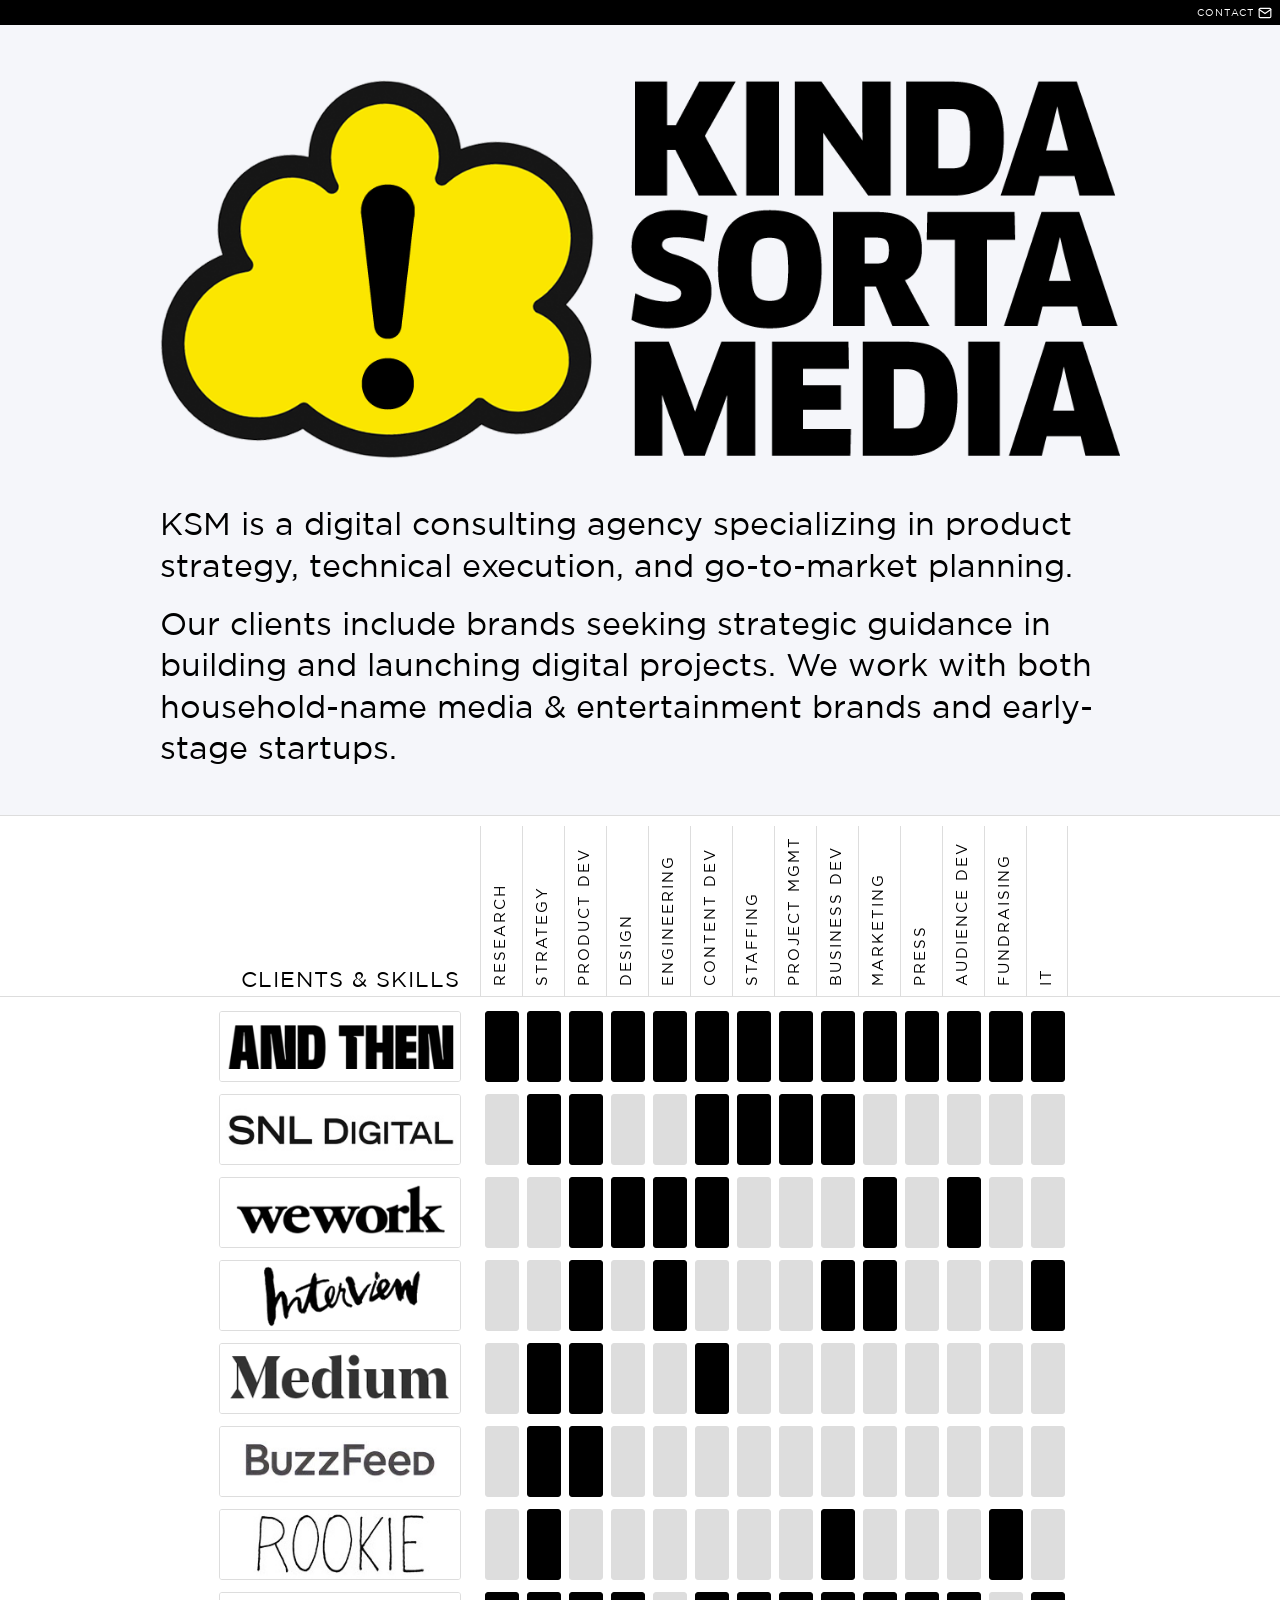
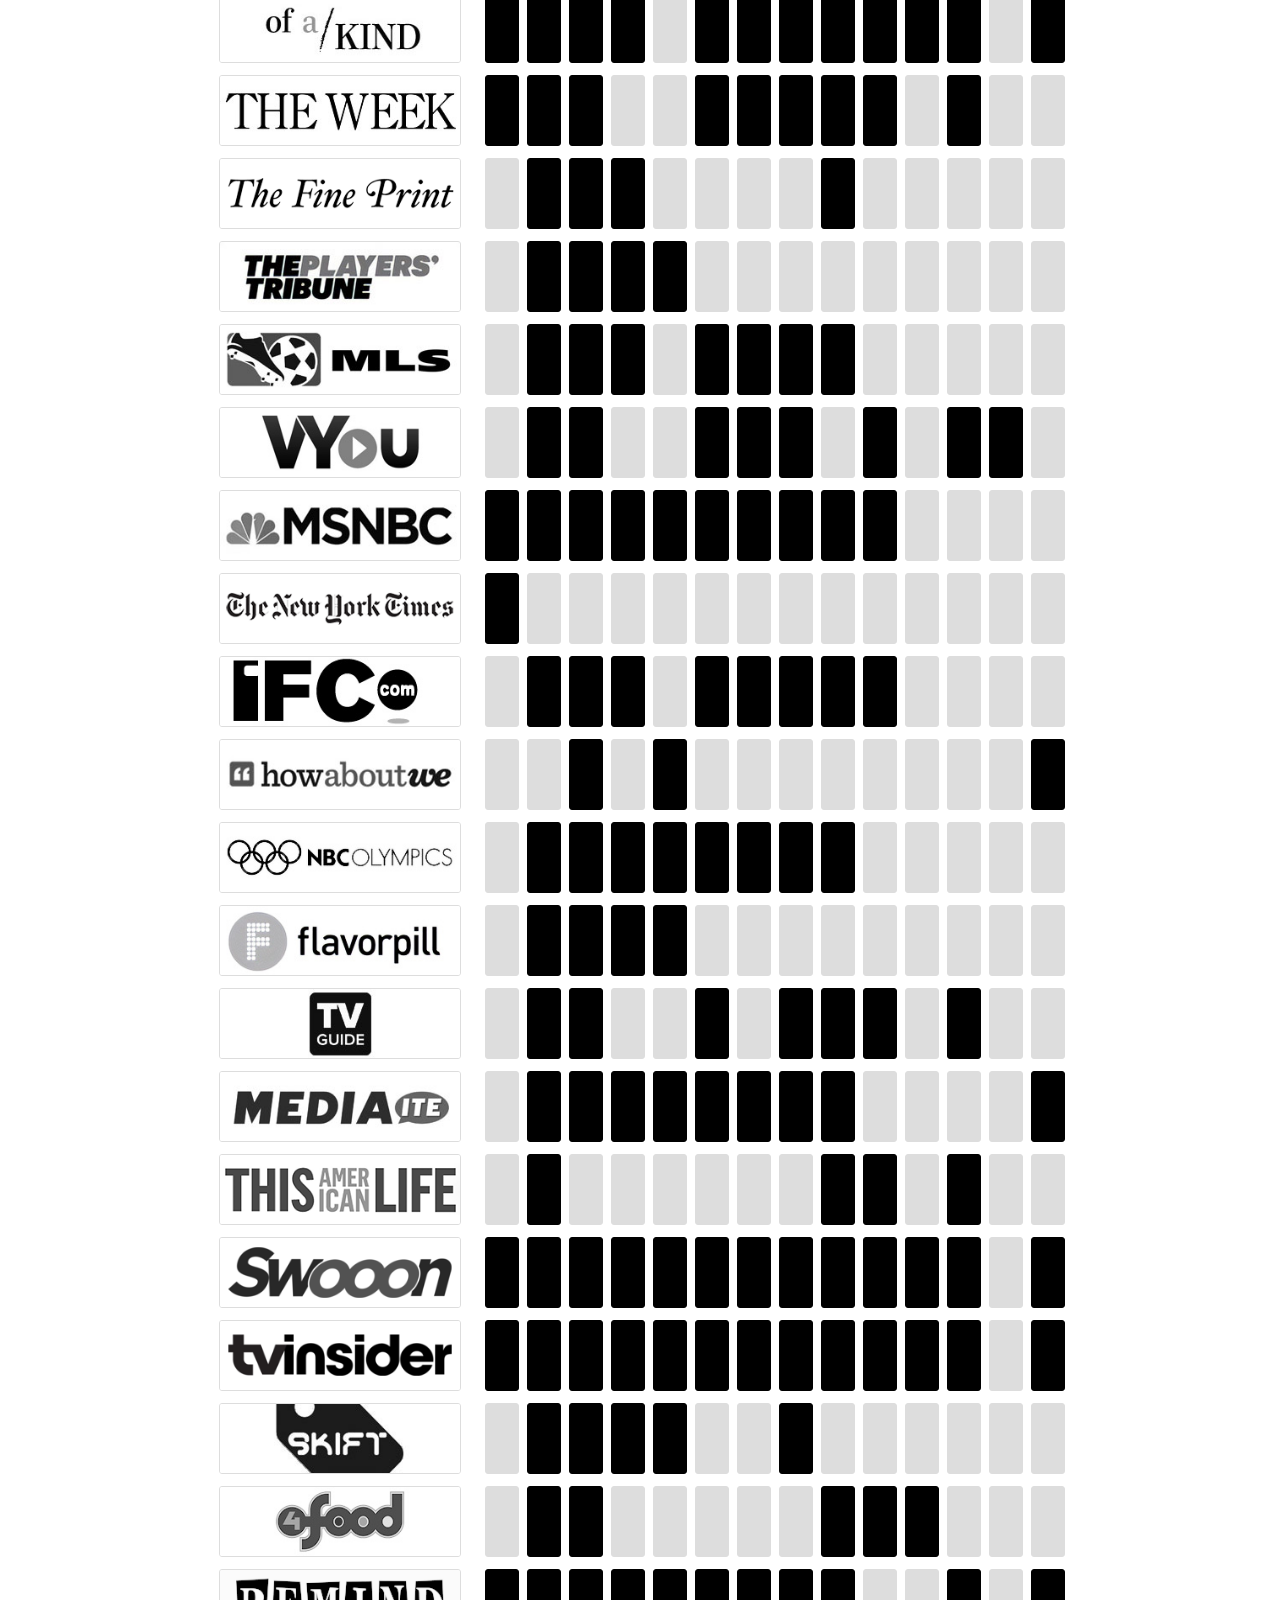
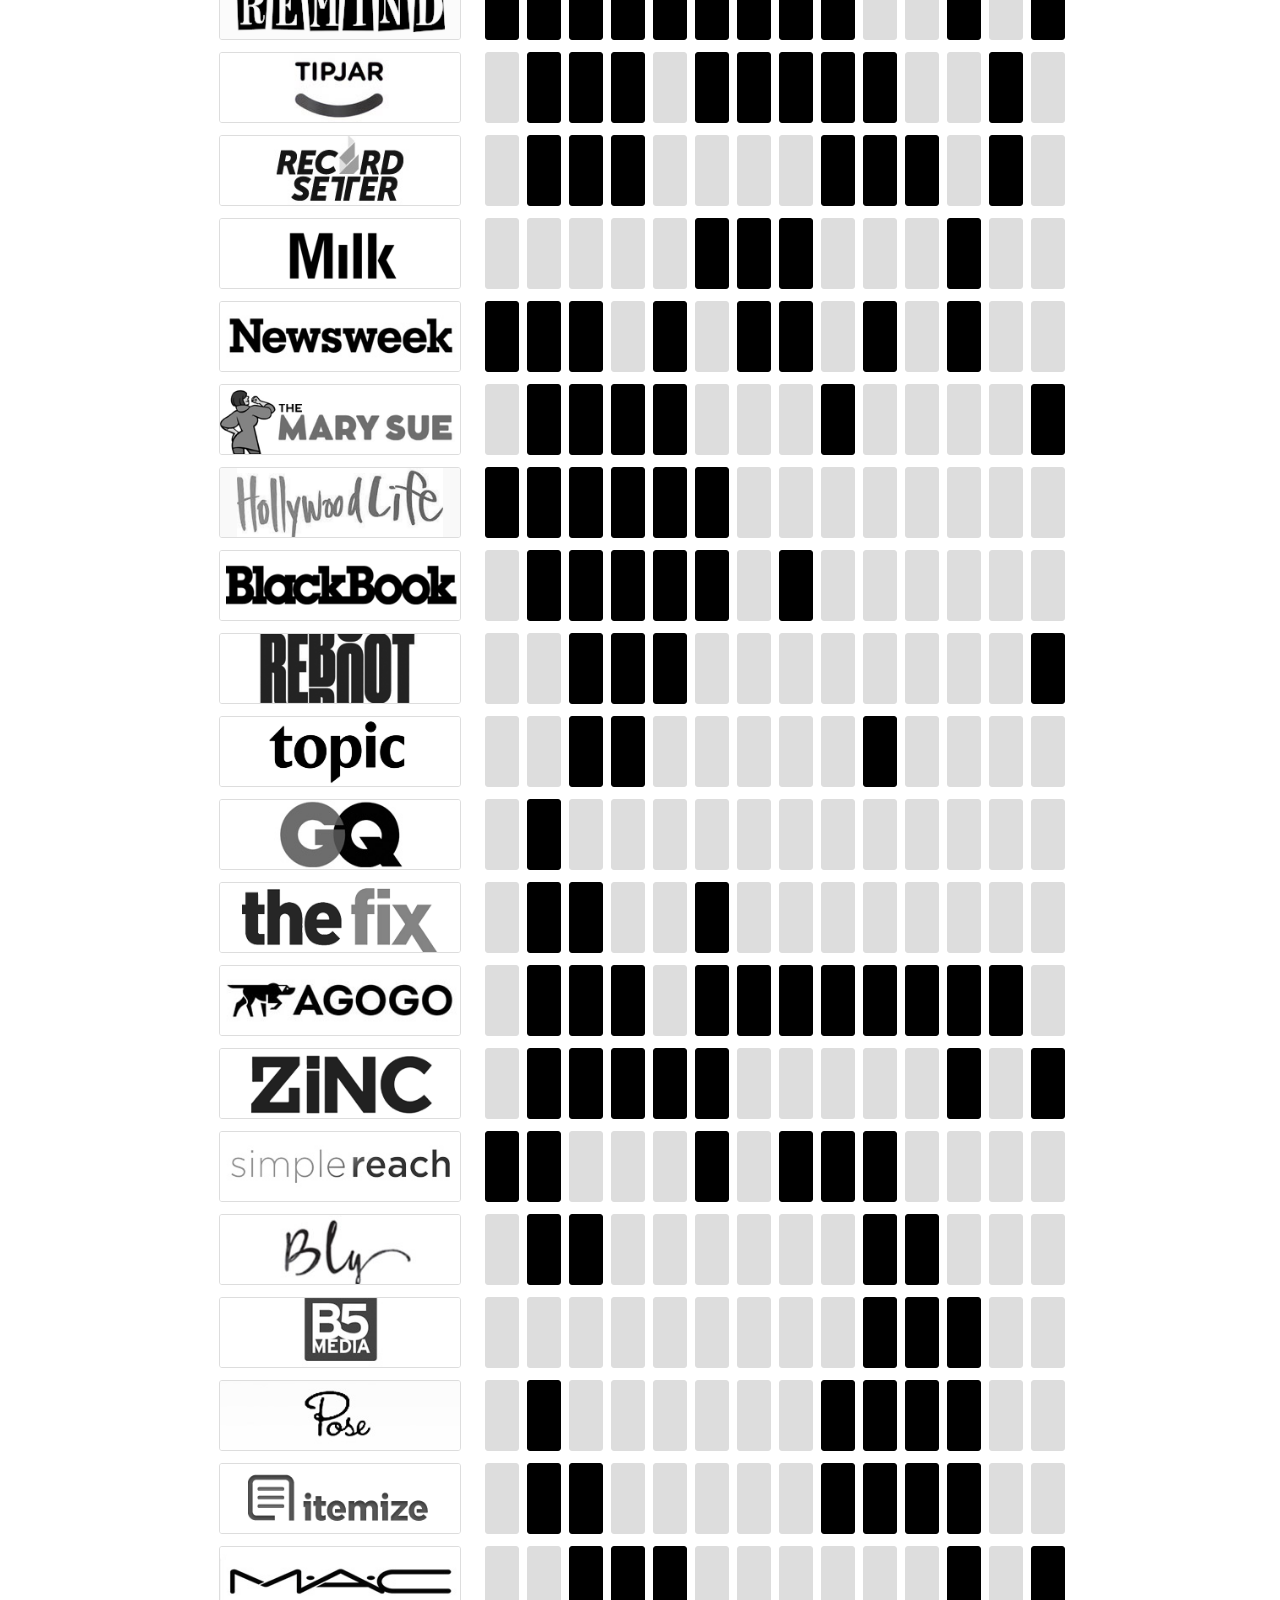
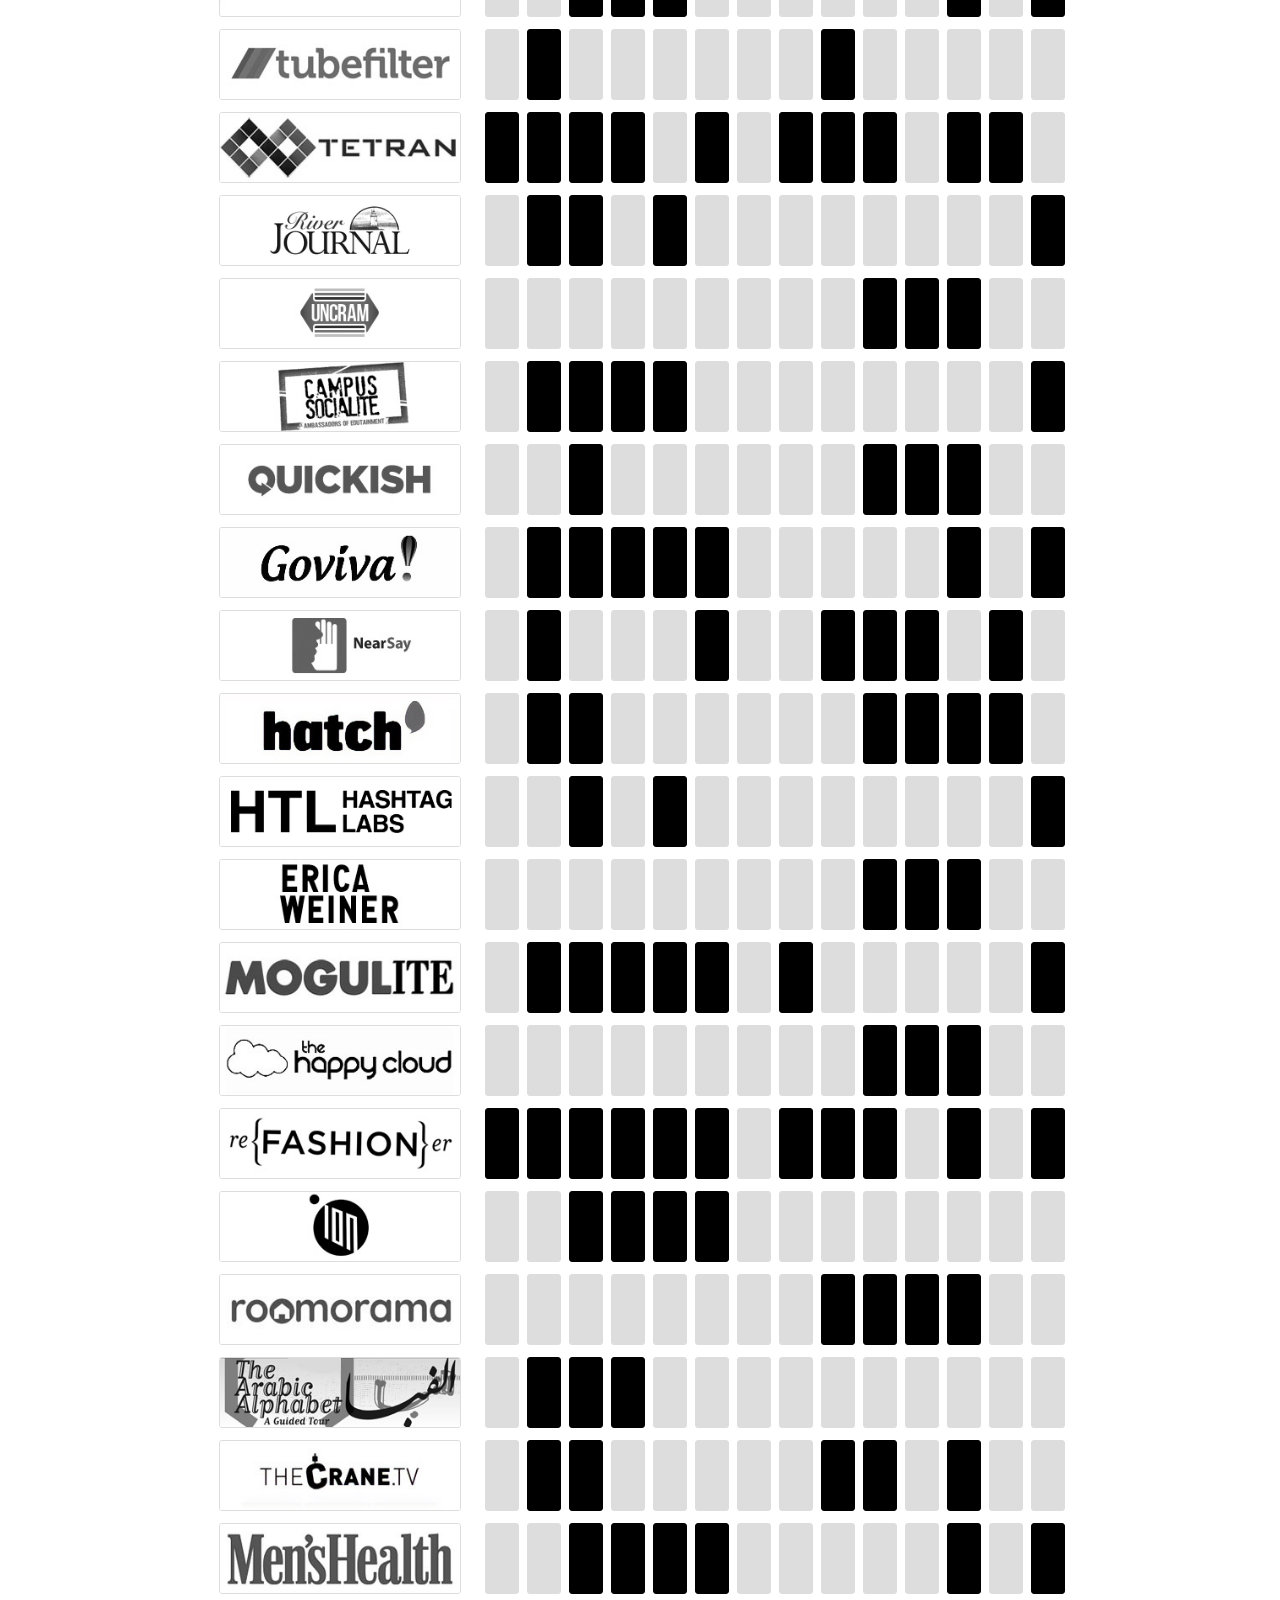
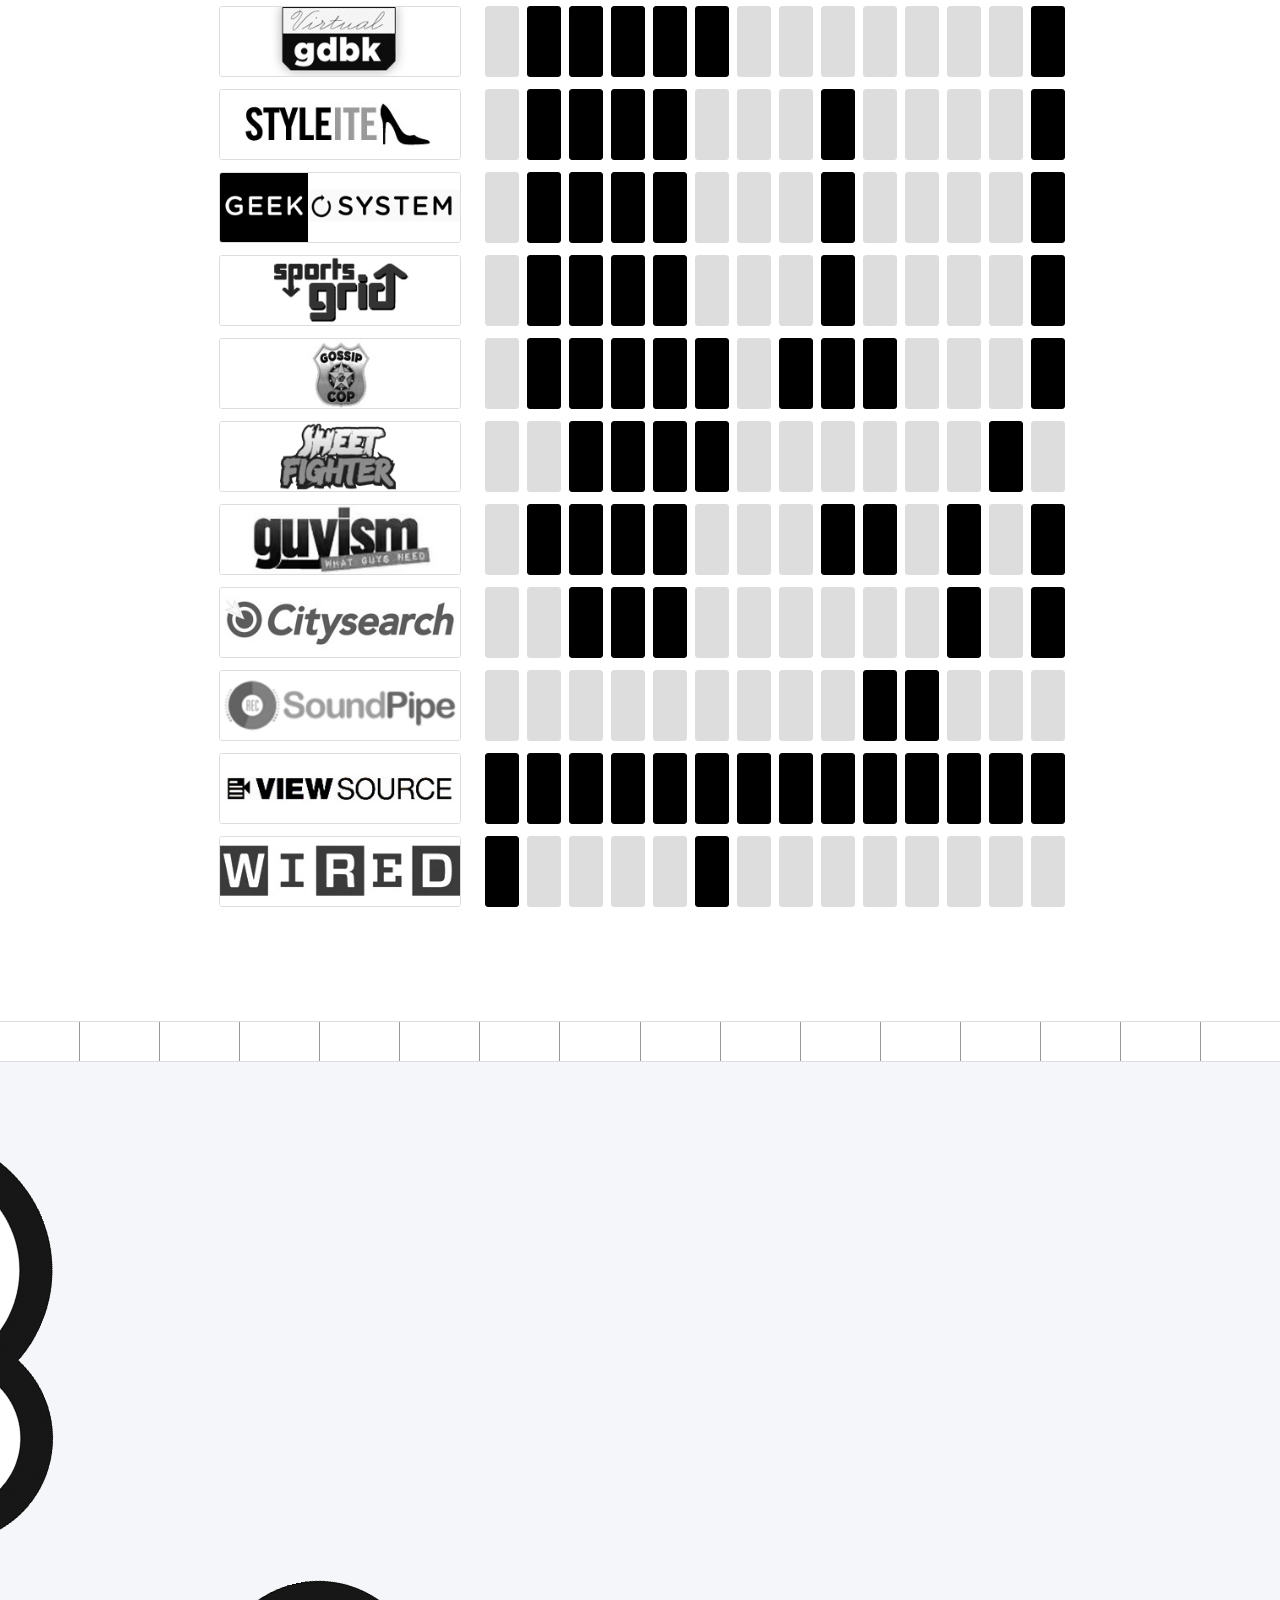
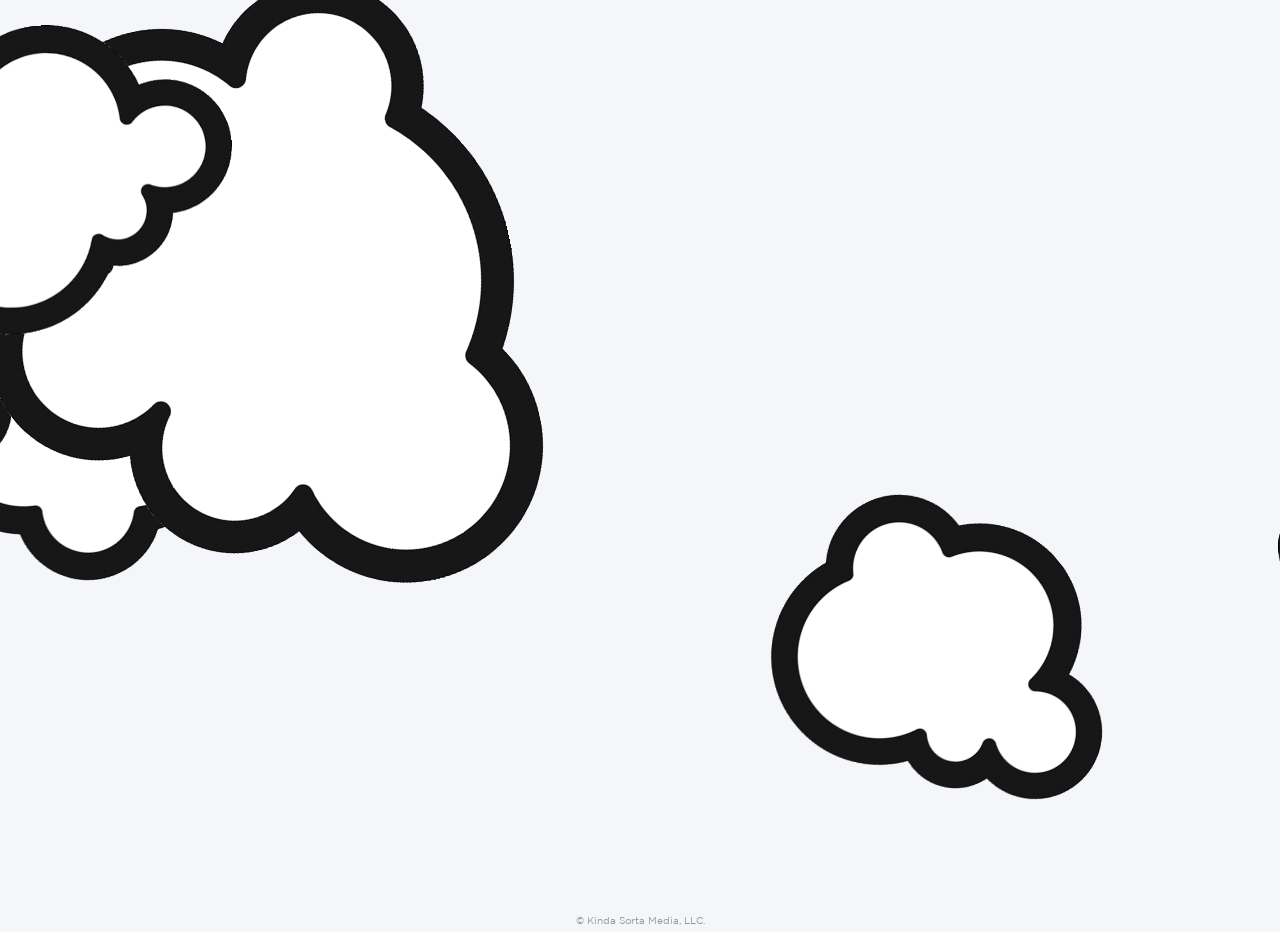
==== index.html @ 5c56b192 "Update cloud dimensions to 75% scale 🤖 Generated with [Claude Code](https://claude.com/claude-code) " ====
<!DOCTYPE html>
<html lang="en">
<head>
	<meta charset="UTF-8">
	<meta name="viewport" content="width=960">
	<title>Kinda Sorta Media | Digital Consulting Agency - Strategy, Development & Marketing</title>
	<meta name="description" content="KSM is a digital consulting agency specializing in product strategy, technical execution, and go-to-market planning for media, entertainment brands, and startups.">
	<meta name="keywords" content="Rex Sorgatz, agency, digital consulting, product strategy, digital marketing, media consulting, startup consulting, product development">
	<meta name="author" content="Rex Sorgatz">
	<meta name="robots" content="index, follow">
	<link rel="canonical" href="https://kindasortamedia.com/">

	<!-- Open Graph / Social -->
	<meta property="og:type" content="website">
	<meta property="og:url" content="https://kindasortamedia.com/">
	<meta property="og:title" content="Kinda Sorta Media | Digital Consulting Agency">
	<meta property="og:description" content="KSM is a digital consulting agency specializing in product strategy, technical execution, and go-to-market planning for media, entertainment brands, and startups.">
	<meta property="og:image" content="https://kindasortamedia.com/img/kinda-sorta-media-logo-social.png">
	<meta property="og:site_name" content="Kinda Sorta Media">

	<meta name="twitter:card" content="summary_large_image">
	<meta name="twitter:title" content="Kinda Sorta Media | Digital Consulting Agency">
	<meta name="twitter:description" content="KSM is a digital consulting agency specializing in product strategy, technical execution, and go-to-market planning for media, entertainment brands, and startups.">
	<meta name="twitter:image" content="https://kindasortamedia.com/img/kinda-sorta-media-logo-social.png">

	<meta name="theme-color" content="#000000">
	<!-- Favicon -->
	<link rel="icon" href="favicon.ico" sizes="48x48">
	<link rel="icon" type="image/png" sizes="16x16" href="img/favicon-16x16.png">
	<link rel="icon" type="image/png" sizes="32x32" href="img/favicon-32x32.png">
	<link rel="apple-touch-icon" sizes="180x180" href="img/apple-touch-icon.png">
	<link rel="icon" type="image/png" sizes="192x192" href="img/android-chrome-192x192.png">
	<link rel="icon" type="image/png" sizes="512x512" href="img/android-chrome-512x512.png">

	<style>
:root {
	--max-width: 960px;
	--color-black: #000000;
	--color-white: #ffffff;
	--color-gray-light: #dddddd;
	--color-gray-text: #999999;
	--color-bg: #f5f6fa;
}

/* Gotham Font Faces */
@font-face {
	font-family: "Gotham";
	src: url("fonts/GothamBook.woff2") format("woff2");
	font-weight: 400;
	font-style: normal;
	font-display: swap;
}

body {
	margin: 0 auto;
	text-align: center;
	font-family: "Gotham", "Arial Black", Gadget, Arial, Helvetica, sans-serif;
	font-weight: 400;
	min-height: 100%;
	color: var(--color-black);
	background-color: var(--color-bg);
}

h2 {
	margin: 0;
	padding: 0;
	font-size: 14px;
	line-height: 30px;
	text-transform: uppercase;
	font-weight: 400;
}

p {
	margin: 0 0 16px;
	padding: 0;
	font-size: 32px;
	line-height: 1.3;
}

a {
	text-decoration: none;
	color: inherit;
}

.visually-hidden {
	position: absolute;
	width: 1px;
	height: 1px;
	padding: 0;
	margin: -1px;
	overflow: hidden;
	clip: rect(0, 0, 0, 0);
	white-space: nowrap;
	border: 0;
}

.site-image {
	width: 240px;
	height: 69px;
	border: 1px solid var(--color-gray-light);
	border-radius: 3px;
	transition: border-color 0.3s ease, filter 0.3s ease;
}

.site-image:hover {
	border-color: var(--color-black);
	filter: invert(1);
}

#header {
	position: fixed;
	top: 0;
	left: 0;
	width: 100%;
	height: 25px;
	background-color: var(--color-black);
	z-index: 1000;
	display: flex;
	justify-content: flex-end;
	align-items: center;
}

#header a {
	color: var(--color-white);
	font-size: 10px;
	font-weight: 400;
	display: flex;
	align-items: center;
	padding-right: 8px;
	letter-spacing: 1px;
}

#alpha {
	width: 100%;
	padding: 80px 0 30px 0;
	background-color: var(--color-bg);
	border-bottom: 1px solid var(--color-gray-light);
}

#logo {
	width: 100%;
	max-width: var(--max-width);
	margin: 0 auto 40px;
	box-sizing: border-box;
}

@media (max-width: 960px) {
	#logo {
		padding: 0 20px;
	}
}

#logo img {
	width: 100%;
	height: auto;
}

#logo h1 {
	margin: 0;
	padding: 0;
	font-size: inherit;
	font-weight: inherit;
}

.teaser {
	text-align: left;
	padding: 0 20px;
	max-width: var(--max-width);
	margin: 0 auto;
}
.teaser p {
	text-wrap: pretty;
}
#beta {
	padding-bottom: 30px;
	background-color: var(--color-white);
}

.content {
	max-width: var(--max-width);
	width: 100%;
	margin: 4px auto 0 auto;
	display: flex;
	flex-direction: column;
	gap: 8px;
}

.clients {
	padding: 0 0 80px 0;
	display: flex;
	flex-direction: column;
	gap: 10px;
}

.client {
	display: flex;
	justify-content: center;
	align-items: flex-start;
	gap: 20px;
}

.client-image {
	flex-shrink: 0;
	text-align: right;
}

.client-image a {
	display: block;
}

.client-skills {
	flex-shrink: 0;
	display: grid;
	grid-template-columns: repeat(14, 34px);
	gap: 8px;
}

.tall-box,
.empty-tall-box {
	height: 71px;
	width: 34px;
	box-sizing: border-box;
	margin-left: 4px;
	border-radius: 3px;
	background-color: var(--color-black);
	border: 1px solid var(--color-black);
}

.empty-tall-box {
	border: 1px solid var(--color-gray-light);
	background-color: var(--color-gray-light);
}

/* Piano animation */
.client-image,
.tall-box,
.empty-tall-box {
	opacity: 0;
	transition: opacity 150ms ease-out;
}

.client.in-view .client-image { opacity: 1; transition-delay: 0ms; }
.client.in-view .client-skills > * {
	opacity: 1;
	transition-delay: calc(var(--i, 0) * 50ms);
}

#gamma {
	margin: 0 auto;
	overflow: hidden;
	padding: 80px 0;
	border-top: 1px solid var(--color-gray-light);
	position: relative;
	height: 150vh;
	background-color: var(--color-bg);
}

.decorative-boxes {
	position: absolute;
	top: 0;
	left: 0;
	width: 100%;
	display: flex;
	background-color: var(--color-white);
	border-bottom: 1px solid var(--color-gray-light);
	z-index: 3;
}

.decorative-boxes .box {
	flex: 1;
	aspect-ratio: 2;
	border-right: 1px solid var(--color-gray-text);
}

.decorative-boxes .box:last-child {
	border-right: none;
}

.floating-cloud {
	position: absolute;
	top: 50%;
	transform: translateY(-50%);
	will-change: left;
	z-index: 2;
	cursor: default;
}

.floating-cloud.spinning {
	animation: spin3x 1.5s ease-out forwards;
}

@keyframes spin3x {
	from { transform: rotate(0deg); }
	to { transform: rotate(1080deg); }
}

#cloud-yellow {
	cursor: pointer;
}

.gamma-footer {
	position: absolute;
	bottom: 0;
	left: 0;
	right: 0;
	text-align: center;
	font-size: 10px;
	color: var(--color-gray-text);
	z-index: 1;
	margin: 0;
	padding-bottom: 5px;
}

/* Skills Header */
.skills-header {
	position: sticky;
	top: 25px;
	z-index: 100;
	background: var(--color-white);
	border-bottom: 1px solid var(--color-gray-light);
}

/* Mobile browser chrome compensation */
@supports (-webkit-touch-callout: none) {
	/* iOS Safari and Chrome on iOS */
	.skills-header.is-stuck {
		padding-top: 50px;
		transition: padding-top 0.15s ease-out;
	}
}

@media (hover: none) and (pointer: coarse) {
	/* Touch devices (Android Chrome, etc.) */
	.skills-header.is-stuck {
		padding-top: 50px;
		transition: padding-top 0.15s ease-out;
	}
}

.skills-header-inner {
	max-width: var(--max-width);
	margin: 0 auto;
	display: flex;
	justify-content: center;
	gap: 20px;
}

.skills-header-spacer {
	width: 240px;
	flex-shrink: 0;
	margin: 0 0 2px 0;
	font-size: 22px;
	text-transform: uppercase;
	text-align: right;
	align-self: flex-end;
	letter-spacing: 1px;
}

.skills-header-labels {
	flex-shrink: 0;
	display: grid;
	grid-template-columns: repeat(14, 34px);
	gap: 8px;
	align-items: end;
}

.skill-label {
	width: 34px;
	height: 170px;
	margin: 0;
	font-size: 15px;
	text-transform: uppercase;
	white-space: nowrap;
	position: relative;
	border-left: 1px solid var(--color-gray-light);
	border-right: 1px solid var(--color-white);
}
.skill-label:last-of-type {
	border-right: 1px solid var(--color-gray-light);
	width: 40px;
}
.skill-label span {
	position: absolute;
	bottom: 0;
	left: 28px;
	transform: rotate(-90deg);
	transform-origin: bottom left;
	font-weight: 400;
	letter-spacing: 2px;
	margin-bottom: 10px;
}
	</style>

	<!-- Structured Data -->
	<script type="application/ld+json">
	{
		"@context": "https://schema.org",
		"@type": "Organization",
		"name": "Kinda Sorta Media",
		"alternateName": "KSM",
		"url": "https://kindasortamedia.com",
		"logo": "https://kindasortamedia.com/img/kinda-sorta-media-logo.png",
		"description": "Digital consulting agency specializing in product strategy, development, and marketing.",
		"email": "rexsorgatz@gmail.com",
		"founder": {
			"@type": "Person",
			"name": "Rex Sorgatz",
			"url": "https://rexsorgatz.com/"
		},
		"sameAs": [
			"https://www.linkedin.com/company/5076661/",
			"https://rexsorgatz.com/"
		],
		"serviceType": ["Digital Consulting", "Product Strategy", "Product Development", "Marketing", "Research", "Engineering", "Business Development", "Content Development", "Design", "Staffing", "Project Management", "Fundraising", "IT"]
	}
	</script>
</head>

<body>
<header id="header">
	<a href="mailto:info@kindasortamedia.com?subject=KSM%20Info">
		<span>CONTACT</span> <svg aria-hidden="true" width="14" height="14" viewBox="0 0 24 24" fill="none" stroke="currentColor" stroke-width="2" stroke-linecap="round" stroke-linejoin="round" style="margin-left: 4px; display: block;"><path d="M4 4h16c1.1 0 2 .9 2 2v12c0 1.1-.9 2-2 2H4c-1.1 0-2-.9-2-2V6c0-1.1.9-2 2-2z"></path><polyline points="22,6 12,13 2,6"></polyline></svg>
	</a>
</header>

<main>
	<section id="alpha">
		<div id="logo">
			<h1><img src="img/kinda-sorta-media-logo.png" width="1154" height="456" alt="Kinda Sorta Media" fetchpriority="high"></h1>
		</div>
		<div class="teaser">
			<p>KSM is a digital consulting agency specializing in product strategy, technical execution, and go-to-market planning.</p>
			<p>Our clients include brands seeking strategic guidance in building and launching digital projects. We work with both household-name media & entertainment brands and early-stage startups.</p>
		</div>
	</section>

	<section id="beta">
		<div class="clients">
			<div class="skills-header-sentinel" aria-hidden="true"></div>
			<div class="skills-header">
				<div class="skills-header-inner">
					<h2 class="skills-header-spacer">Clients &amp; Skills</h2>
					<div class="skills-header-labels">
						<h3 class="skill-label"><span>Research</span></h3>
						<h3 class="skill-label"><span>Strategy</span></h3>
						<h3 class="skill-label"><span>Product Dev</span></h3>
						<h3 class="skill-label"><span>Design</span></h3>
						<h3 class="skill-label"><span>Engineering</span></h3>
						<h3 class="skill-label"><span>Content Dev</span></h3>
						<h3 class="skill-label"><span>Staffing</span></h3>
						<h3 class="skill-label"><span>Project Mgmt</span></h3>
						<h3 class="skill-label"><span>Business Dev</span></h3>
						<h3 class="skill-label"><span>Marketing</span></h3>
						<h3 class="skill-label"><span>Press</span></h3>
						<h3 class="skill-label"><span>Audience Dev</span></h3>
						<h3 class="skill-label"><span>Fundraising</span></h3>
						<h3 class="skill-label"><span>IT</span></h3>
					</div>
				</div>
			</div>
			<div class="content">
				<article class="client">
					<h3 class="visually-hidden">AndThen</h3>
					<div class="client-image"><a target="_blank" rel="noopener" href="https://andthen.chat/"><img class="site-image" width="240" height="69" loading="lazy" decoding="async" src="img/logo-andthen.png" alt="AndThen"></a></div>
					<div class="client-skills" aria-label="Services provided: Research, Strategy, Product Dev, Design, Engineering, Content Dev, Staffing, Project Mgmt, Business Dev, Marketing, Press, Audience Dev, Fundraising, IT">
						<span class="tall-box" aria-hidden="true"></span>
						<span class="tall-box" aria-hidden="true"></span>
						<span class="tall-box" aria-hidden="true"></span>
						<span class="tall-box" aria-hidden="true"></span>
						<span class="tall-box" aria-hidden="true"></span>
						<span class="tall-box" aria-hidden="true"></span>
						<span class="tall-box" aria-hidden="true"></span>
						<span class="tall-box" aria-hidden="true"></span>
						<span class="tall-box" aria-hidden="true"></span>
						<span class="tall-box" aria-hidden="true"></span>
						<span class="tall-box" aria-hidden="true"></span>
						<span class="tall-box" aria-hidden="true"></span>
						<span class="tall-box" aria-hidden="true"></span>
						<span class="tall-box" aria-hidden="true"></span>
					</div>
				</article>
				<article class="client">
					<h3 class="visually-hidden">SNL Digital</h3>
					<div class="client-image"><img class="site-image" width="240" height="69" loading="lazy" decoding="async" src="img/logo-snl.jpg" alt="SNL Digital"></div>
					<div class="client-skills" aria-label="Services provided: Strategy, Product Dev, Content Dev, Staffing, Project Mgmt, Business Dev">
						<span class="empty-tall-box" aria-hidden="true"></span>
						<span class="tall-box" aria-hidden="true"></span>
						<span class="tall-box" aria-hidden="true"></span>
						<span class="empty-tall-box" aria-hidden="true"></span>
						<span class="empty-tall-box" aria-hidden="true"></span>
						<span class="tall-box" aria-hidden="true"></span>
						<span class="tall-box" aria-hidden="true"></span>
						<span class="tall-box" aria-hidden="true"></span>
						<span class="tall-box" aria-hidden="true"></span>
						<span class="empty-tall-box" aria-hidden="true"></span>
						<span class="empty-tall-box" aria-hidden="true"></span>
						<span class="empty-tall-box" aria-hidden="true"></span>
						<span class="empty-tall-box" aria-hidden="true"></span>
						<span class="empty-tall-box" aria-hidden="true"></span>
					</div>
				</article>
				<article class="client">
					<h3 class="visually-hidden">WeWork</h3>
					<div class="client-image"><a target="_blank" rel="noopener" href="https://www.wework.com/"><img class="site-image" width="240" height="69" loading="lazy" decoding="async" src="img/logo-wework.png" alt="WeWork"></a></div>
					<div class="client-skills" aria-label="Services provided: Product Dev, Design, Engineering, Content Dev, Marketing, Audience Dev">
						<span class="empty-tall-box" aria-hidden="true"></span>
						<span class="empty-tall-box" aria-hidden="true"></span>
						<span class="tall-box" aria-hidden="true"></span>
						<span class="tall-box" aria-hidden="true"></span>
						<span class="tall-box" aria-hidden="true"></span>
						<span class="tall-box" aria-hidden="true"></span>
						<span class="empty-tall-box" aria-hidden="true"></span>
						<span class="empty-tall-box" aria-hidden="true"></span>
						<span class="empty-tall-box" aria-hidden="true"></span>
						<span class="tall-box" aria-hidden="true"></span>
						<span class="empty-tall-box" aria-hidden="true"></span>
						<span class="tall-box" aria-hidden="true"></span>
						<span class="empty-tall-box" aria-hidden="true"></span>
						<span class="empty-tall-box" aria-hidden="true"></span>
					</div>
				</article>
				<article class="client">
					<h3 class="visually-hidden">Interview Magazine</h3>
					<div class="client-image"><a target="_blank" rel="noopener" href="https://www.interviewmagazine.com/"><img class="site-image" width="240" height="69" loading="lazy" decoding="async" src="img/logo-interview.png" alt="Interview Magazine"></a></div>
					<div class="client-skills" aria-label="Services provided: Product Dev, Engineering, Business Dev, Marketing, IT">
						<span class="empty-tall-box" aria-hidden="true"></span>
						<span class="empty-tall-box" aria-hidden="true"></span>
						<span class="tall-box" aria-hidden="true"></span>
						<span class="empty-tall-box" aria-hidden="true"></span>
						<span class="tall-box" aria-hidden="true"></span>
						<span class="empty-tall-box" aria-hidden="true"></span>
						<span class="empty-tall-box" aria-hidden="true"></span>
						<span class="empty-tall-box" aria-hidden="true"></span>
						<span class="tall-box" aria-hidden="true"></span>
						<span class="tall-box" aria-hidden="true"></span>
						<span class="empty-tall-box" aria-hidden="true"></span>
						<span class="empty-tall-box" aria-hidden="true"></span>
						<span class="empty-tall-box" aria-hidden="true"></span>
						<span class="tall-box" aria-hidden="true"></span>
					</div>
				</article>
				<article class="client">
					<h3 class="visually-hidden">Medium</h3>
					<div class="client-image"><a target="_blank" rel="noopener" href="https://www.medium.com/"><img class="site-image" width="240" height="69" loading="lazy" decoding="async" src="img/logo-medium.png" alt="Medium"></a></div>
					<div class="client-skills" aria-label="Services provided: Strategy, Product Dev, Content Dev">
						<span class="empty-tall-box" aria-hidden="true"></span>
						<span class="tall-box" aria-hidden="true"></span>
						<span class="tall-box" aria-hidden="true"></span>
						<span class="empty-tall-box" aria-hidden="true"></span>
						<span class="empty-tall-box" aria-hidden="true"></span>
						<span class="tall-box" aria-hidden="true"></span>
						<span class="empty-tall-box" aria-hidden="true"></span>
						<span class="empty-tall-box" aria-hidden="true"></span>
						<span class="empty-tall-box" aria-hidden="true"></span>
						<span class="empty-tall-box" aria-hidden="true"></span>
						<span class="empty-tall-box" aria-hidden="true"></span>
						<span class="empty-tall-box" aria-hidden="true"></span>
						<span class="empty-tall-box" aria-hidden="true"></span>
						<span class="empty-tall-box" aria-hidden="true"></span>
					</div>
				</article>
				<article class="client">
					<h3 class="visually-hidden">BuzzFeed</h3>
					<div class="client-image"><a target="_blank" rel="noopener" href="https://www.buzzfeed.com/"><img class="site-image" width="240" height="69" loading="lazy" decoding="async" src="img/logo-buzzfeed.jpg" alt="BuzzFeed"></a></div>
					<div class="client-skills" aria-label="Services provided: Strategy, Product Dev">
						<span class="empty-tall-box" aria-hidden="true"></span>
						<span class="tall-box" aria-hidden="true"></span>
						<span class="tall-box" aria-hidden="true"></span>
						<span class="empty-tall-box" aria-hidden="true"></span>
						<span class="empty-tall-box" aria-hidden="true"></span>
						<span class="empty-tall-box" aria-hidden="true"></span>
						<span class="empty-tall-box" aria-hidden="true"></span>
						<span class="empty-tall-box" aria-hidden="true"></span>
						<span class="empty-tall-box" aria-hidden="true"></span>
						<span class="empty-tall-box" aria-hidden="true"></span>
						<span class="empty-tall-box" aria-hidden="true"></span>
						<span class="empty-tall-box" aria-hidden="true"></span>
						<span class="empty-tall-box" aria-hidden="true"></span>
						<span class="empty-tall-box" aria-hidden="true"></span>
					</div>
				</article>
				<article class="client">
					<h3 class="visually-hidden">Rookie Magazine</h3>
					<div class="client-image"><a target="_blank" rel="noopener" href="https://rookiemag.com/"><img class="site-image" width="240" height="69" loading="lazy" decoding="async" src="img/logo-rookie.jpg" alt="Rookie Magazine"></a></div>
					<div class="client-skills" aria-label="Services provided: Strategy, Business Dev, Fundraising">
						<span class="empty-tall-box" aria-hidden="true"></span>
						<span class="tall-box" aria-hidden="true"></span>
						<span class="empty-tall-box" aria-hidden="true"></span>
						<span class="empty-tall-box" aria-hidden="true"></span>
						<span class="empty-tall-box" aria-hidden="true"></span>
						<span class="empty-tall-box" aria-hidden="true"></span>
						<span class="empty-tall-box" aria-hidden="true"></span>
						<span class="empty-tall-box" aria-hidden="true"></span>
						<span class="tall-box" aria-hidden="true"></span>
						<span class="empty-tall-box" aria-hidden="true"></span>
						<span class="empty-tall-box" aria-hidden="true"></span>
						<span class="empty-tall-box" aria-hidden="true"></span>
						<span class="tall-box" aria-hidden="true"></span>
						<span class="empty-tall-box" aria-hidden="true"></span>
					</div>
				</article>
				<article class="client">
					<h3 class="visually-hidden">Of a Kind</h3>
					<div class="client-image"><a target="_blank" rel="noopener" href="https://www.ofakind.com/"><img class="site-image" width="240" height="69" loading="lazy" decoding="async" src="img/logo-ofakind.jpg" alt="Of a Kind"></a></div>
					<div class="client-skills" aria-label="Services provided: Research, Strategy, Product Dev, Design, Content Dev, Staffing, Project Mgmt, Business Dev, Marketing, Press, Audience Dev, IT">
						<span class="tall-box" aria-hidden="true"></span>
						<span class="tall-box" aria-hidden="true"></span>
						<span class="tall-box" aria-hidden="true"></span>
						<span class="tall-box" aria-hidden="true"></span>
						<span class="empty-tall-box" aria-hidden="true"></span>
						<span class="tall-box" aria-hidden="true"></span>
						<span class="tall-box" aria-hidden="true"></span>
						<span class="tall-box" aria-hidden="true"></span>
						<span class="tall-box" aria-hidden="true"></span>
						<span class="tall-box" aria-hidden="true"></span>
						<span class="tall-box" aria-hidden="true"></span>
						<span class="tall-box" aria-hidden="true"></span>
						<span class="empty-tall-box" aria-hidden="true"></span>
						<span class="tall-box" aria-hidden="true"></span>
					</div>
				</article>
				<article class="client">
					<h3 class="visually-hidden">The Week</h3>
					<div class="client-image"><a target="_blank" rel="noopener" href="https://theweek.com/"><img class="site-image" width="240" height="69" loading="lazy" decoding="async" src="img/logo-theweek.jpg" alt="The Week"></a></div>
					<div class="client-skills" aria-label="Services provided: Research, Strategy, Product Dev, Content Dev, Staffing, Project Mgmt, Business Dev, Marketing, Audience Dev">
						<span class="tall-box" aria-hidden="true"></span>
						<span class="tall-box" aria-hidden="true"></span>
						<span class="tall-box" aria-hidden="true"></span>
						<span class="empty-tall-box" aria-hidden="true"></span>
						<span class="empty-tall-box" aria-hidden="true"></span>
						<span class="tall-box" aria-hidden="true"></span>
						<span class="tall-box" aria-hidden="true"></span>
						<span class="tall-box" aria-hidden="true"></span>
						<span class="tall-box" aria-hidden="true"></span>
						<span class="tall-box" aria-hidden="true"></span>
						<span class="empty-tall-box" aria-hidden="true"></span>
						<span class="tall-box" aria-hidden="true"></span>
						<span class="empty-tall-box" aria-hidden="true"></span>
						<span class="empty-tall-box" aria-hidden="true"></span>
					</div>
				</article>
				<article class="client">
					<h3 class="visually-hidden">The Fine Print</h3>
					<div class="client-image"><a target="_blank" rel="noopener" href="https://thefineprintnyc.com/"><img class="site-image" width="240" height="69" loading="lazy" decoding="async" src="img/logo-the-fine-print.png" alt="The Fine Print"></a></div>
					<div class="client-skills" aria-label="Services provided: Strategy, Product Dev, Design, Business Dev">
						<span class="empty-tall-box" aria-hidden="true"></span>
						<span class="tall-box" aria-hidden="true"></span>
						<span class="tall-box" aria-hidden="true"></span>
						<span class="tall-box" aria-hidden="true"></span>
						<span class="empty-tall-box" aria-hidden="true"></span>
						<span class="empty-tall-box" aria-hidden="true"></span>
						<span class="empty-tall-box" aria-hidden="true"></span>
						<span class="empty-tall-box" aria-hidden="true"></span>
						<span class="tall-box" aria-hidden="true"></span>
						<span class="empty-tall-box" aria-hidden="true"></span>
						<span class="empty-tall-box" aria-hidden="true"></span>
						<span class="empty-tall-box" aria-hidden="true"></span>
						<span class="empty-tall-box" aria-hidden="true"></span>
						<span class="empty-tall-box" aria-hidden="true"></span>
					</div>
				</article>
				<article class="client">
					<h3 class="visually-hidden">The Players Tribune</h3>
					<div class="client-image"><a target="_blank" rel="noopener" href="https://www.theplayerstribune.com/"><img class="site-image" width="240" height="69" loading="lazy" decoding="async" src="img/logo-the-players-tribune.jpg" alt="The Players Tribune"></a></div>
					<div class="client-skills" aria-label="Services provided: Strategy, Product Dev, Design, Engineering">
						<span class="empty-tall-box" aria-hidden="true"></span>
						<span class="tall-box" aria-hidden="true"></span>
						<span class="tall-box" aria-hidden="true"></span>
						<span class="tall-box" aria-hidden="true"></span>
						<span class="tall-box" aria-hidden="true"></span>
						<span class="empty-tall-box" aria-hidden="true"></span>
						<span class="empty-tall-box" aria-hidden="true"></span>
						<span class="empty-tall-box" aria-hidden="true"></span>
						<span class="empty-tall-box" aria-hidden="true"></span>
						<span class="empty-tall-box" aria-hidden="true"></span>
						<span class="empty-tall-box" aria-hidden="true"></span>
						<span class="empty-tall-box" aria-hidden="true"></span>
						<span class="empty-tall-box" aria-hidden="true"></span>
						<span class="empty-tall-box" aria-hidden="true"></span>
					</div>
				</article>
				<article class="client">
					<h3 class="visually-hidden">MLS Soccer</h3>
					<div class="client-image"><a target="_blank" rel="noopener" href="https://www.mlssoccer.com/"><img class="site-image" width="240" height="69" loading="lazy" decoding="async" src="img/logo-mls.jpg" alt="MLS Soccer"></a></div>
					<div class="client-skills" aria-label="Services provided: Strategy, Product Dev, Design, Content Dev, Staffing, Project Mgmt, Business Dev">
						<span class="empty-tall-box" aria-hidden="true"></span>
						<span class="tall-box" aria-hidden="true"></span>
						<span class="tall-box" aria-hidden="true"></span>
						<span class="tall-box" aria-hidden="true"></span>
						<span class="empty-tall-box" aria-hidden="true"></span>
						<span class="tall-box" aria-hidden="true"></span>
						<span class="tall-box" aria-hidden="true"></span>
						<span class="tall-box" aria-hidden="true"></span>
						<span class="tall-box" aria-hidden="true"></span>
						<span class="empty-tall-box" aria-hidden="true"></span>
						<span class="empty-tall-box" aria-hidden="true"></span>
						<span class="empty-tall-box" aria-hidden="true"></span>
						<span class="empty-tall-box" aria-hidden="true"></span>
						<span class="empty-tall-box" aria-hidden="true"></span>
					</div>
				</article>
				<article class="client">
					<h3 class="visually-hidden">VYou</h3>
					<div class="client-image"><a target="_blank" rel="noopener" href="https://vyou.com/"><img class="site-image" width="240" height="69" loading="lazy" decoding="async" src="img/logo-vyou.jpg" alt="VYou"></a></div>
					<div class="client-skills" aria-label="Services provided: Strategy, Product Dev, Content Dev, Staffing, Project Mgmt, Marketing, Audience Dev, Fundraising">
						<span class="empty-tall-box" aria-hidden="true"></span>
						<span class="tall-box" aria-hidden="true"></span>
						<span class="tall-box" aria-hidden="true"></span>
						<span class="empty-tall-box" aria-hidden="true"></span>
						<span class="empty-tall-box" aria-hidden="true"></span>
						<span class="tall-box" aria-hidden="true"></span>
						<span class="tall-box" aria-hidden="true"></span>
						<span class="tall-box" aria-hidden="true"></span>
						<span class="empty-tall-box" aria-hidden="true"></span>
						<span class="tall-box" aria-hidden="true"></span>
						<span class="empty-tall-box" aria-hidden="true"></span>
						<span class="tall-box" aria-hidden="true"></span>
						<span class="tall-box" aria-hidden="true"></span>
						<span class="empty-tall-box" aria-hidden="true"></span>
					</div>
				</article>
				<article class="client">
					<h3 class="visually-hidden">MSNBC</h3>
					<div class="client-image"><a target="_blank" rel="noopener" href="https://www.msnbc.com/"><img class="site-image" width="240" height="69" loading="lazy" decoding="async" src="img/logo-msnbc.jpg" alt="MSNBC"></a></div>
					<div class="client-skills" aria-label="Services provided: Research, Strategy, Product Dev, Design, Engineering, Content Dev, Staffing, Project Mgmt, Business Dev, Marketing">
						<span class="tall-box" aria-hidden="true"></span>
						<span class="tall-box" aria-hidden="true"></span>
						<span class="tall-box" aria-hidden="true"></span>
						<span class="tall-box" aria-hidden="true"></span>
						<span class="tall-box" aria-hidden="true"></span>
						<span class="tall-box" aria-hidden="true"></span>
						<span class="tall-box" aria-hidden="true"></span>
						<span class="tall-box" aria-hidden="true"></span>
						<span class="tall-box" aria-hidden="true"></span>
						<span class="tall-box" aria-hidden="true"></span>
						<span class="empty-tall-box" aria-hidden="true"></span>
						<span class="empty-tall-box" aria-hidden="true"></span>
						<span class="empty-tall-box" aria-hidden="true"></span>
						<span class="empty-tall-box" aria-hidden="true"></span>
					</div>
				</article>
				<article class="client">
					<h3 class="visually-hidden">The New York Times</h3>
					<div class="client-image"><a target="_blank" rel="noopener" href="https://www.nytimes.com/"><img class="site-image" width="240" height="69" loading="lazy" decoding="async" src="img/logo-nyt.gif" alt="The New York Times"></a></div>
					<div class="client-skills" aria-label="Services provided: Research">
						<span class="tall-box" aria-hidden="true"></span>
						<span class="empty-tall-box" aria-hidden="true"></span>
						<span class="empty-tall-box" aria-hidden="true"></span>
						<span class="empty-tall-box" aria-hidden="true"></span>
						<span class="empty-tall-box" aria-hidden="true"></span>
						<span class="empty-tall-box" aria-hidden="true"></span>
						<span class="empty-tall-box" aria-hidden="true"></span>
						<span class="empty-tall-box" aria-hidden="true"></span>
						<span class="empty-tall-box" aria-hidden="true"></span>
						<span class="empty-tall-box" aria-hidden="true"></span>
						<span class="empty-tall-box" aria-hidden="true"></span>
						<span class="empty-tall-box" aria-hidden="true"></span>
						<span class="empty-tall-box" aria-hidden="true"></span>
						<span class="empty-tall-box" aria-hidden="true"></span>
					</div>
				</article>
				<article class="client">
					<h3 class="visually-hidden">IFC</h3>
					<div class="client-image"><a target="_blank" rel="noopener" href="https://www.ifc.com/"><img class="site-image" width="240" height="69" loading="lazy" decoding="async" src="img/logo-ifc.jpg" alt="IFC"></a></div>
					<div class="client-skills" aria-label="Services provided: Strategy, Product Dev, Design, Content Dev, Staffing, Project Mgmt, Business Dev, Marketing">
						<span class="empty-tall-box" aria-hidden="true"></span>
						<span class="tall-box" aria-hidden="true"></span>
						<span class="tall-box" aria-hidden="true"></span>
						<span class="tall-box" aria-hidden="true"></span>
						<span class="empty-tall-box" aria-hidden="true"></span>
						<span class="tall-box" aria-hidden="true"></span>
						<span class="tall-box" aria-hidden="true"></span>
						<span class="tall-box" aria-hidden="true"></span>
						<span class="tall-box" aria-hidden="true"></span>
						<span class="tall-box" aria-hidden="true"></span>
						<span class="empty-tall-box" aria-hidden="true"></span>
						<span class="empty-tall-box" aria-hidden="true"></span>
						<span class="empty-tall-box" aria-hidden="true"></span>
						<span class="empty-tall-box" aria-hidden="true"></span>
					</div>
				</article>
				<article class="client">
					<h3 class="visually-hidden">HowAboutWe</h3>
					<div class="client-image"><a target="_blank" rel="noopener" href="https://www.howaboutwe.com/"><img class="site-image" width="240" height="69" loading="lazy" decoding="async" src="img/logo-howaboutwe.jpg" alt="HowAboutWe"></a></div>
					<div class="client-skills" aria-label="Services provided: Product Dev, Engineering, IT">
						<span class="empty-tall-box" aria-hidden="true"></span>
						<span class="empty-tall-box" aria-hidden="true"></span>
						<span class="tall-box" aria-hidden="true"></span>
						<span class="empty-tall-box" aria-hidden="true"></span>
						<span class="tall-box" aria-hidden="true"></span>
						<span class="empty-tall-box" aria-hidden="true"></span>
						<span class="empty-tall-box" aria-hidden="true"></span>
						<span class="empty-tall-box" aria-hidden="true"></span>
						<span class="empty-tall-box" aria-hidden="true"></span>
						<span class="empty-tall-box" aria-hidden="true"></span>
						<span class="empty-tall-box" aria-hidden="true"></span>
						<span class="empty-tall-box" aria-hidden="true"></span>
						<span class="empty-tall-box" aria-hidden="true"></span>
						<span class="tall-box" aria-hidden="true"></span>
					</div>
				</article>
				<article class="client">
					<h3 class="visually-hidden">NBC Olympics</h3>
					<div class="client-image"><a target="_blank" rel="noopener" href="https://www.nbcolympics.com/"><img class="site-image" width="240" height="69" loading="lazy" decoding="async" src="img/logo-olympics.jpg" alt="NBC Olympics"></a></div>
					<div class="client-skills" aria-label="Services provided: Strategy, Product Dev, Design, Engineering, Content Dev, Staffing, Project Mgmt, Business Dev">
						<span class="empty-tall-box" aria-hidden="true"></span>
						<span class="tall-box" aria-hidden="true"></span>
						<span class="tall-box" aria-hidden="true"></span>
						<span class="tall-box" aria-hidden="true"></span>
						<span class="tall-box" aria-hidden="true"></span>
						<span class="tall-box" aria-hidden="true"></span>
						<span class="tall-box" aria-hidden="true"></span>
						<span class="tall-box" aria-hidden="true"></span>
						<span class="tall-box" aria-hidden="true"></span>
						<span class="empty-tall-box" aria-hidden="true"></span>
						<span class="empty-tall-box" aria-hidden="true"></span>
						<span class="empty-tall-box" aria-hidden="true"></span>
						<span class="empty-tall-box" aria-hidden="true"></span>
						<span class="empty-tall-box" aria-hidden="true"></span>
					</div>
				</article>
				<article class="client">
					<h3 class="visually-hidden">Flavorpill</h3>
					<div class="client-image"><a target="_blank" rel="noopener" href="https://www.flavorwire.com/"><img class="site-image" width="240" height="69" loading="lazy" decoding="async" src="img/logo-flavorpill.jpg" alt="Flavorpill"></a></div>
					<div class="client-skills" aria-label="Services provided: Strategy, Product Dev, Design, Engineering">
						<span class="empty-tall-box" aria-hidden="true"></span>
						<span class="tall-box" aria-hidden="true"></span>
						<span class="tall-box" aria-hidden="true"></span>
						<span class="tall-box" aria-hidden="true"></span>
						<span class="tall-box" aria-hidden="true"></span>
						<span class="empty-tall-box" aria-hidden="true"></span>
						<span class="empty-tall-box" aria-hidden="true"></span>
						<span class="empty-tall-box" aria-hidden="true"></span>
						<span class="empty-tall-box" aria-hidden="true"></span>
						<span class="empty-tall-box" aria-hidden="true"></span>
						<span class="empty-tall-box" aria-hidden="true"></span>
						<span class="empty-tall-box" aria-hidden="true"></span>
						<span class="empty-tall-box" aria-hidden="true"></span>
						<span class="empty-tall-box" aria-hidden="true"></span>
					</div>
				</article>
				<article class="client">
					<h3 class="visually-hidden">TV Guide</h3>
					<div class="client-image"><a target="_blank" rel="noopener" href="https://www.tvguidemagazine.com/"><img class="site-image" width="240" height="69" loading="lazy" decoding="async" src="img/logo-tvguide.jpg" alt="TV Guide"></a></div>
					<div class="client-skills" aria-label="Services provided: Strategy, Product Dev, Content Dev, Project Mgmt, Business Dev, Marketing, Audience Dev">
						<span class="empty-tall-box" aria-hidden="true"></span>
						<span class="tall-box" aria-hidden="true"></span>
						<span class="tall-box" aria-hidden="true"></span>
						<span class="empty-tall-box" aria-hidden="true"></span>
						<span class="empty-tall-box" aria-hidden="true"></span>
						<span class="tall-box" aria-hidden="true"></span>
						<span class="empty-tall-box" aria-hidden="true"></span>
						<span class="tall-box" aria-hidden="true"></span>
						<span class="tall-box" aria-hidden="true"></span>
						<span class="tall-box" aria-hidden="true"></span>
						<span class="empty-tall-box" aria-hidden="true"></span>
						<span class="tall-box" aria-hidden="true"></span>
						<span class="empty-tall-box" aria-hidden="true"></span>
						<span class="empty-tall-box" aria-hidden="true"></span>
					</div>
				</article>
				<article class="client">
					<h3 class="visually-hidden">Mediaite</h3>
					<div class="client-image"><a target="_blank" rel="noopener" href="https://www.mediaite.com/"><img class="site-image" width="240" height="69" loading="lazy" decoding="async" src="img/logo-mediaite.jpg" alt="Mediaite"></a></div>
					<div class="client-skills" aria-label="Services provided: Strategy, Product Dev, Design, Engineering, Content Dev, Staffing, Project Mgmt, Business Dev, IT">
						<span class="empty-tall-box" aria-hidden="true"></span>
						<span class="tall-box" aria-hidden="true"></span>
						<span class="tall-box" aria-hidden="true"></span>
						<span class="tall-box" aria-hidden="true"></span>
						<span class="tall-box" aria-hidden="true"></span>
						<span class="tall-box" aria-hidden="true"></span>
						<span class="tall-box" aria-hidden="true"></span>
						<span class="tall-box" aria-hidden="true"></span>
						<span class="tall-box" aria-hidden="true"></span>
						<span class="empty-tall-box" aria-hidden="true"></span>
						<span class="empty-tall-box" aria-hidden="true"></span>
						<span class="empty-tall-box" aria-hidden="true"></span>
						<span class="empty-tall-box" aria-hidden="true"></span>
						<span class="tall-box" aria-hidden="true"></span>
					</div>
				</article>
				<article class="client">
					<h3 class="visually-hidden">This American Life</h3>
					<div class="client-image"><a target="_blank" rel="noopener" href="https://www.thisamericanlife.org/"><img class="site-image" width="240" height="69" loading="lazy" decoding="async" src="img/logo-tal.gif" alt="This American Life"></a></div>
					<div class="client-skills" aria-label="Services provided: Strategy, Business Dev, Marketing, Audience Dev">
						<span class="empty-tall-box" aria-hidden="true"></span>
						<span class="tall-box" aria-hidden="true"></span>
						<span class="empty-tall-box" aria-hidden="true"></span>
						<span class="empty-tall-box" aria-hidden="true"></span>
						<span class="empty-tall-box" aria-hidden="true"></span>
						<span class="empty-tall-box" aria-hidden="true"></span>
						<span class="empty-tall-box" aria-hidden="true"></span>
						<span class="empty-tall-box" aria-hidden="true"></span>
						<span class="tall-box" aria-hidden="true"></span>
						<span class="tall-box" aria-hidden="true"></span>
						<span class="empty-tall-box" aria-hidden="true"></span>
						<span class="tall-box" aria-hidden="true"></span>
						<span class="empty-tall-box" aria-hidden="true"></span>
						<span class="empty-tall-box" aria-hidden="true"></span>
					</div>
				</article>
				<article class="client">
					<h3 class="visually-hidden">Swooon</h3>
					<div class="client-image"><a target="_blank" rel="noopener" href="https://www.swooon.com/"><img class="site-image" width="240" height="69" loading="lazy" decoding="async" src="img/logo-swooon.png" alt="Swooon"></a></div>
					<div class="client-skills" aria-label="Services provided: Research, Strategy, Product Dev, Design, Engineering, Content Dev, Staffing, Project Mgmt, Business Dev, Marketing, Press, Audience Dev, IT">
						<span class="tall-box" aria-hidden="true"></span>
						<span class="tall-box" aria-hidden="true"></span>
						<span class="tall-box" aria-hidden="true"></span>
						<span class="tall-box" aria-hidden="true"></span>
						<span class="tall-box" aria-hidden="true"></span>
						<span class="tall-box" aria-hidden="true"></span>
						<span class="tall-box" aria-hidden="true"></span>
						<span class="tall-box" aria-hidden="true"></span>
						<span class="tall-box" aria-hidden="true"></span>
						<span class="tall-box" aria-hidden="true"></span>
						<span class="tall-box" aria-hidden="true"></span>
						<span class="tall-box" aria-hidden="true"></span>
						<span class="empty-tall-box" aria-hidden="true"></span>
						<span class="tall-box" aria-hidden="true"></span>
					</div>
				</article>
				<article class="client">
					<h3 class="visually-hidden">TV Insider</h3>
					<div class="client-image"><a target="_blank" rel="noopener" href="https://www.tvinsider.com/"><img class="site-image" width="240" height="69" loading="lazy" decoding="async" src="img/logo-tvinsider.png" alt="TV Insider"></a></div>
					<div class="client-skills" aria-label="Services provided: Research, Strategy, Product Dev, Design, Engineering, Content Dev, Staffing, Project Mgmt, Business Dev, Marketing, Press, Audience Dev, IT">
						<span class="tall-box" aria-hidden="true"></span>
						<span class="tall-box" aria-hidden="true"></span>
						<span class="tall-box" aria-hidden="true"></span>
						<span class="tall-box" aria-hidden="true"></span>
						<span class="tall-box" aria-hidden="true"></span>
						<span class="tall-box" aria-hidden="true"></span>
						<span class="tall-box" aria-hidden="true"></span>
						<span class="tall-box" aria-hidden="true"></span>
						<span class="tall-box" aria-hidden="true"></span>
						<span class="tall-box" aria-hidden="true"></span>
						<span class="tall-box" aria-hidden="true"></span>
						<span class="tall-box" aria-hidden="true"></span>
						<span class="empty-tall-box" aria-hidden="true"></span>
						<span class="tall-box" aria-hidden="true"></span>
					</div>
				</article>
				<article class="client">
					<h3 class="visually-hidden">Skift</h3>
					<div class="client-image"><a target="_blank" rel="noopener" href="https://skift.com/"><img class="site-image" width="240" height="69" loading="lazy" decoding="async" src="img/logo-skift.jpg" alt="Skift"></a></div>
					<div class="client-skills" aria-label="Services provided: Strategy, Product Dev, Design, Engineering, Project Mgmt">
						<span class="empty-tall-box" aria-hidden="true"></span>
						<span class="tall-box" aria-hidden="true"></span>
						<span class="tall-box" aria-hidden="true"></span>
						<span class="tall-box" aria-hidden="true"></span>
						<span class="tall-box" aria-hidden="true"></span>
						<span class="empty-tall-box" aria-hidden="true"></span>
						<span class="empty-tall-box" aria-hidden="true"></span>
						<span class="tall-box" aria-hidden="true"></span>
						<span class="empty-tall-box" aria-hidden="true"></span>
						<span class="empty-tall-box" aria-hidden="true"></span>
						<span class="empty-tall-box" aria-hidden="true"></span>
						<span class="empty-tall-box" aria-hidden="true"></span>
						<span class="empty-tall-box" aria-hidden="true"></span>
						<span class="empty-tall-box" aria-hidden="true"></span>
					</div>
				</article>
				<article class="client">
					<h3 class="visually-hidden">4food</h3>
					<div class="client-image"><a target="_blank" rel="noopener" href="http://www.4food.com/"><img class="site-image" width="240" height="69" loading="lazy" decoding="async" src="img/logo-4food.jpg" alt="4food"></a></div>
					<div class="client-skills" aria-label="Services provided: Strategy, Product Dev, Business Dev, Marketing, Press">
						<span class="empty-tall-box" aria-hidden="true"></span>
						<span class="tall-box" aria-hidden="true"></span>
						<span class="tall-box" aria-hidden="true"></span>
						<span class="empty-tall-box" aria-hidden="true"></span>
						<span class="empty-tall-box" aria-hidden="true"></span>
						<span class="empty-tall-box" aria-hidden="true"></span>
						<span class="empty-tall-box" aria-hidden="true"></span>
						<span class="empty-tall-box" aria-hidden="true"></span>
						<span class="tall-box" aria-hidden="true"></span>
						<span class="tall-box" aria-hidden="true"></span>
						<span class="tall-box" aria-hidden="true"></span>
						<span class="empty-tall-box" aria-hidden="true"></span>
						<span class="empty-tall-box" aria-hidden="true"></span>
						<span class="empty-tall-box" aria-hidden="true"></span>
					</div>
				</article>
				<article class="client">
					<h3 class="visually-hidden">Remind</h3>
					<div class="client-image"><a target="_blank" rel="noopener" href="https://www.remindmagazine.com/"><img class="site-image" width="240" height="69" loading="lazy" decoding="async" src="img/logo-remind.png" alt="Remind"></a></div>
					<div class="client-skills" aria-label="Services provided: Research, Strategy, Product Dev, Design, Engineering, Content Dev, Staffing, Project Mgmt, Business Dev, Audience Dev, IT">
						<span class="tall-box" aria-hidden="true"></span>
						<span class="tall-box" aria-hidden="true"></span>
						<span class="tall-box" aria-hidden="true"></span>
						<span class="tall-box" aria-hidden="true"></span>
						<span class="tall-box" aria-hidden="true"></span>
						<span class="tall-box" aria-hidden="true"></span>
						<span class="tall-box" aria-hidden="true"></span>
						<span class="tall-box" aria-hidden="true"></span>
						<span class="tall-box" aria-hidden="true"></span>
						<span class="empty-tall-box" aria-hidden="true"></span>
						<span class="empty-tall-box" aria-hidden="true"></span>
						<span class="tall-box" aria-hidden="true"></span>
						<span class="empty-tall-box" aria-hidden="true"></span>
						<span class="tall-box" aria-hidden="true"></span>
					</div>
				</article>
				<article class="client">
					<h3 class="visually-hidden">TipJar</h3>
					<div class="client-image"><a target="_blank" rel="noopener" href="https://www.tipjar.it/"><img class="site-image" width="240" height="69" loading="lazy" decoding="async" src="img/logo-tipjar.jpg" alt="TipJar"></a></div>
					<div class="client-skills" aria-label="Services provided: Strategy, Product Dev, Design, Content Dev, Staffing, Project Mgmt, Business Dev, Marketing, Fundraising">
						<span class="empty-tall-box" aria-hidden="true"></span>
						<span class="tall-box" aria-hidden="true"></span>
						<span class="tall-box" aria-hidden="true"></span>
						<span class="tall-box" aria-hidden="true"></span>
						<span class="empty-tall-box" aria-hidden="true"></span>
						<span class="tall-box" aria-hidden="true"></span>
						<span class="tall-box" aria-hidden="true"></span>
						<span class="tall-box" aria-hidden="true"></span>
						<span class="tall-box" aria-hidden="true"></span>
						<span class="tall-box" aria-hidden="true"></span>
						<span class="empty-tall-box" aria-hidden="true"></span>
						<span class="empty-tall-box" aria-hidden="true"></span>
						<span class="tall-box" aria-hidden="true"></span>
						<span class="empty-tall-box" aria-hidden="true"></span>
					</div>
				</article>
				<article class="client">
					<h3 class="visually-hidden">RecordSetter</h3>
					<div class="client-image"><a target="_blank" rel="noopener" href="https://recordsetter.com/"><img class="site-image" width="240" height="69" loading="lazy" decoding="async" src="img/logo-record-setter.jpg" alt="RecordSetter"></a></div>
					<div class="client-skills" aria-label="Services provided: Strategy, Product Dev, Design, Business Dev, Marketing, Press, Fundraising">
						<span class="empty-tall-box" aria-hidden="true"></span>
						<span class="tall-box" aria-hidden="true"></span>
						<span class="tall-box" aria-hidden="true"></span>
						<span class="tall-box" aria-hidden="true"></span>
						<span class="empty-tall-box" aria-hidden="true"></span>
						<span class="empty-tall-box" aria-hidden="true"></span>
						<span class="empty-tall-box" aria-hidden="true"></span>
						<span class="empty-tall-box" aria-hidden="true"></span>
						<span class="tall-box" aria-hidden="true"></span>
						<span class="tall-box" aria-hidden="true"></span>
						<span class="tall-box" aria-hidden="true"></span>
						<span class="empty-tall-box" aria-hidden="true"></span>
						<span class="tall-box" aria-hidden="true"></span>
						<span class="empty-tall-box" aria-hidden="true"></span>
					</div>
				</article>
				<article class="client">
					<h3 class="visually-hidden">Milk Made</h3>
					<div class="client-image"><a target="_blank" rel="noopener" href="https://milkstudios.com/"><img class="site-image" width="240" height="69" loading="lazy" decoding="async" src="img/logo-milkmade.png" alt="Milk Made"></a></div>
					<div class="client-skills" aria-label="Services provided: Content Dev, Staffing, Project Mgmt, Audience Dev">
						<span class="empty-tall-box" aria-hidden="true"></span>
						<span class="empty-tall-box" aria-hidden="true"></span>
						<span class="empty-tall-box" aria-hidden="true"></span>
						<span class="empty-tall-box" aria-hidden="true"></span>
						<span class="empty-tall-box" aria-hidden="true"></span>
						<span class="tall-box" aria-hidden="true"></span>
						<span class="tall-box" aria-hidden="true"></span>
						<span class="tall-box" aria-hidden="true"></span>
						<span class="empty-tall-box" aria-hidden="true"></span>
						<span class="empty-tall-box" aria-hidden="true"></span>
						<span class="empty-tall-box" aria-hidden="true"></span>
						<span class="tall-box" aria-hidden="true"></span>
						<span class="empty-tall-box" aria-hidden="true"></span>
						<span class="empty-tall-box" aria-hidden="true"></span>
					</div>
				</article>
				<article class="client">
					<h3 class="visually-hidden">Newsweek</h3>
					<div class="client-image"><a target="_blank" rel="noopener" href="https://www.newsweek.com/"><img class="site-image" width="240" height="69" loading="lazy" decoding="async" src="img/logo-newsweek.jpg" alt="Newsweek"></a></div>
					<div class="client-skills" aria-label="Services provided: Research, Strategy, Product Dev, Engineering, Staffing, Project Mgmt, Marketing, Audience Dev">
						<span class="tall-box" aria-hidden="true"></span>
						<span class="tall-box" aria-hidden="true"></span>
						<span class="tall-box" aria-hidden="true"></span>
						<span class="empty-tall-box" aria-hidden="true"></span>
						<span class="tall-box" aria-hidden="true"></span>
						<span class="empty-tall-box" aria-hidden="true"></span>
						<span class="tall-box" aria-hidden="true"></span>
						<span class="tall-box" aria-hidden="true"></span>
						<span class="empty-tall-box" aria-hidden="true"></span>
						<span class="tall-box" aria-hidden="true"></span>
						<span class="empty-tall-box" aria-hidden="true"></span>
						<span class="tall-box" aria-hidden="true"></span>
						<span class="empty-tall-box" aria-hidden="true"></span>
						<span class="empty-tall-box" aria-hidden="true"></span>
					</div>
				</article>
				<article class="client">
					<h3 class="visually-hidden">The Mary Sue</h3>
					<div class="client-image"><a target="_blank" rel="noopener" href="https://www.themarysue.com/"><img class="site-image" width="240" height="69" loading="lazy" decoding="async" src="img/logo-the-mary-sue.png" alt="The Mary Sue"></a></div>
					<div class="client-skills" aria-label="Services provided: Strategy, Product Dev, Design, Engineering, Business Dev, IT">
						<span class="empty-tall-box" aria-hidden="true"></span>
						<span class="tall-box" aria-hidden="true"></span>
						<span class="tall-box" aria-hidden="true"></span>
						<span class="tall-box" aria-hidden="true"></span>
						<span class="tall-box" aria-hidden="true"></span>
						<span class="empty-tall-box" aria-hidden="true"></span>
						<span class="empty-tall-box" aria-hidden="true"></span>
						<span class="empty-tall-box" aria-hidden="true"></span>
						<span class="tall-box" aria-hidden="true"></span>
						<span class="empty-tall-box" aria-hidden="true"></span>
						<span class="empty-tall-box" aria-hidden="true"></span>
						<span class="empty-tall-box" aria-hidden="true"></span>
						<span class="empty-tall-box" aria-hidden="true"></span>
						<span class="tall-box" aria-hidden="true"></span>
					</div>
				</article>
				<article class="client">
					<h3 class="visually-hidden">Hollywood Life</h3>
					<div class="client-image"><a target="_blank" rel="noopener" href="https://hollywoodlife.com/"><img class="site-image" width="240" height="69" loading="lazy" decoding="async" src="img/logo-hollywoodlife.png" alt="Hollywood Life"></a></div>
					<div class="client-skills" aria-label="Services provided: Research, Strategy, Product Dev, Design, Engineering, Content Dev">
						<span class="tall-box" aria-hidden="true"></span>
						<span class="tall-box" aria-hidden="true"></span>
						<span class="tall-box" aria-hidden="true"></span>
						<span class="tall-box" aria-hidden="true"></span>
						<span class="tall-box" aria-hidden="true"></span>
						<span class="tall-box" aria-hidden="true"></span>
						<span class="empty-tall-box" aria-hidden="true"></span>
						<span class="empty-tall-box" aria-hidden="true"></span>
						<span class="empty-tall-box" aria-hidden="true"></span>
						<span class="empty-tall-box" aria-hidden="true"></span>
						<span class="empty-tall-box" aria-hidden="true"></span>
						<span class="empty-tall-box" aria-hidden="true"></span>
						<span class="empty-tall-box" aria-hidden="true"></span>
						<span class="empty-tall-box" aria-hidden="true"></span>
					</div>
				</article>
				<article class="client">
					<h3 class="visually-hidden">Blackbook</h3>
					<div class="client-image"><a target="_blank" rel="noopener" href="https://blackbookmag.com/"><img class="site-image" width="240" height="69" loading="lazy" decoding="async" src="img/logo-blackbook.png" alt="Blackbook"></a></div>
					<div class="client-skills" aria-label="Services provided: Strategy, Product Dev, Design, Engineering, Content Dev, Project Mgmt">
						<span class="empty-tall-box" aria-hidden="true"></span>
						<span class="tall-box" aria-hidden="true"></span>
						<span class="tall-box" aria-hidden="true"></span>
						<span class="tall-box" aria-hidden="true"></span>
						<span class="tall-box" aria-hidden="true"></span>
						<span class="tall-box" aria-hidden="true"></span>
						<span class="empty-tall-box" aria-hidden="true"></span>
						<span class="tall-box" aria-hidden="true"></span>
						<span class="empty-tall-box" aria-hidden="true"></span>
						<span class="empty-tall-box" aria-hidden="true"></span>
						<span class="empty-tall-box" aria-hidden="true"></span>
						<span class="empty-tall-box" aria-hidden="true"></span>
						<span class="empty-tall-box" aria-hidden="true"></span>
						<span class="empty-tall-box" aria-hidden="true"></span>
					</div>
				</article>
				<article class="client">
					<h3 class="visually-hidden">Reboot</h3>
					<div class="client-image"><a target="_blank" rel="noopener" href="https://rebooting.com/"><img class="site-image" width="240" height="69" loading="lazy" decoding="async" src="img/logo-reboot.png" alt="Reboot"></a></div>
					<div class="client-skills" aria-label="Services provided: Product Dev, Design, Engineering, IT">
						<span class="empty-tall-box" aria-hidden="true"></span>
						<span class="empty-tall-box" aria-hidden="true"></span>
						<span class="tall-box" aria-hidden="true"></span>
						<span class="tall-box" aria-hidden="true"></span>
						<span class="tall-box" aria-hidden="true"></span>
						<span class="empty-tall-box" aria-hidden="true"></span>
						<span class="empty-tall-box" aria-hidden="true"></span>
						<span class="empty-tall-box" aria-hidden="true"></span>
						<span class="empty-tall-box" aria-hidden="true"></span>
						<span class="empty-tall-box" aria-hidden="true"></span>
						<span class="empty-tall-box" aria-hidden="true"></span>
						<span class="empty-tall-box" aria-hidden="true"></span>
						<span class="empty-tall-box" aria-hidden="true"></span>
						<span class="tall-box" aria-hidden="true"></span>
					</div>
				</article>
				<article class="client">
					<h3 class="visually-hidden">Topic</h3>
					<div class="client-image"><a target="_blank" rel="noopener" href="https://topicstudios.com/"><img class="site-image" width="240" height="69" loading="lazy" decoding="async" src="img/logo-topic.png" alt="Topic"></a></div>
					<div class="client-skills" aria-label="Services provided: Product Dev, Design, Marketing">
						<span class="empty-tall-box" aria-hidden="true"></span>
						<span class="empty-tall-box" aria-hidden="true"></span>
						<span class="tall-box" aria-hidden="true"></span>
						<span class="tall-box" aria-hidden="true"></span>
						<span class="empty-tall-box" aria-hidden="true"></span>
						<span class="empty-tall-box" aria-hidden="true"></span>
						<span class="empty-tall-box" aria-hidden="true"></span>
						<span class="empty-tall-box" aria-hidden="true"></span>
						<span class="empty-tall-box" aria-hidden="true"></span>
						<span class="tall-box" aria-hidden="true"></span>
						<span class="empty-tall-box" aria-hidden="true"></span>
						<span class="empty-tall-box" aria-hidden="true"></span>
						<span class="empty-tall-box" aria-hidden="true"></span>
						<span class="empty-tall-box" aria-hidden="true"></span>
					</div>
				</article>
				<article class="client">
					<h3 class="visually-hidden">GQ Magazine</h3>
					<div class="client-image"><a target="_blank" rel="noopener" href="https://www.gq.com/"><img class="site-image" width="240" height="69" loading="lazy" decoding="async" src="img/logo-gq.jpg" alt="GQ Magazine"></a></div>
					<div class="client-skills" aria-label="Services provided: Strategy">
						<span class="empty-tall-box" aria-hidden="true"></span>
						<span class="tall-box" aria-hidden="true"></span>
						<span class="empty-tall-box" aria-hidden="true"></span>
						<span class="empty-tall-box" aria-hidden="true"></span>
						<span class="empty-tall-box" aria-hidden="true"></span>
						<span class="empty-tall-box" aria-hidden="true"></span>
						<span class="empty-tall-box" aria-hidden="true"></span>
						<span class="empty-tall-box" aria-hidden="true"></span>
						<span class="empty-tall-box" aria-hidden="true"></span>
						<span class="empty-tall-box" aria-hidden="true"></span>
						<span class="empty-tall-box" aria-hidden="true"></span>
						<span class="empty-tall-box" aria-hidden="true"></span>
						<span class="empty-tall-box" aria-hidden="true"></span>
						<span class="empty-tall-box" aria-hidden="true"></span>
					</div>
				</article>
				<article class="client">
					<h3 class="visually-hidden">TheFix</h3>
					<div class="client-image"><a target="_blank" rel="noopener" href="https://www.thefix.com/"><img class="site-image" width="240" height="69" loading="lazy" decoding="async" src="img/logo-the-fix.png" alt="TheFix"></a></div>
					<div class="client-skills" aria-label="Services provided: Strategy, Product Dev, Content Dev">
						<span class="empty-tall-box" aria-hidden="true"></span>
						<span class="tall-box" aria-hidden="true"></span>
						<span class="tall-box" aria-hidden="true"></span>
						<span class="empty-tall-box" aria-hidden="true"></span>
						<span class="empty-tall-box" aria-hidden="true"></span>
						<span class="tall-box" aria-hidden="true"></span>
						<span class="empty-tall-box" aria-hidden="true"></span>
						<span class="empty-tall-box" aria-hidden="true"></span>
						<span class="empty-tall-box" aria-hidden="true"></span>
						<span class="empty-tall-box" aria-hidden="true"></span>
						<span class="empty-tall-box" aria-hidden="true"></span>
						<span class="empty-tall-box" aria-hidden="true"></span>
						<span class="empty-tall-box" aria-hidden="true"></span>
						<span class="empty-tall-box" aria-hidden="true"></span>
					</div>
				</article>
				<article class="client">
					<h3 class="visually-hidden">Agogo</h3>
					<div class="client-image"><a target="_blank" rel="noopener" href="https://agogo.com/"><img class="site-image" width="240" height="69" loading="lazy" decoding="async" src="img/logo-agogo.jpg" alt="Agogo"></a></div>
					<div class="client-skills" aria-label="Services provided: Strategy, Product Dev, Design, Content Dev, Staffing, Project Mgmt, Business Dev, Marketing, Press, Audience Dev, Fundraising">
						<span class="empty-tall-box" aria-hidden="true"></span>
						<span class="tall-box" aria-hidden="true"></span>
						<span class="tall-box" aria-hidden="true"></span>
						<span class="tall-box" aria-hidden="true"></span>
						<span class="empty-tall-box" aria-hidden="true"></span>
						<span class="tall-box" aria-hidden="true"></span>
						<span class="tall-box" aria-hidden="true"></span>
						<span class="tall-box" aria-hidden="true"></span>
						<span class="tall-box" aria-hidden="true"></span>
						<span class="tall-box" aria-hidden="true"></span>
						<span class="tall-box" aria-hidden="true"></span>
						<span class="tall-box" aria-hidden="true"></span>
						<span class="tall-box" aria-hidden="true"></span>
						<span class="empty-tall-box" aria-hidden="true"></span>
					</div>
				</article>
				<article class="client">
					<h3 class="visually-hidden">Zinc Agency</h3>
					<div class="client-image"><a target="_blank" rel="noopener" href="https://www.zincagency.com/"><img class="site-image" width="240" height="69" loading="lazy" decoding="async" src="img/logo-zinc-agency.png" alt="Zinc Agency"></a></div>
					<div class="client-skills" aria-label="Services provided: Strategy, Product Dev, Design, Engineering, Content Dev, Audience Dev, IT">
						<span class="empty-tall-box" aria-hidden="true"></span>
						<span class="tall-box" aria-hidden="true"></span>
						<span class="tall-box" aria-hidden="true"></span>
						<span class="tall-box" aria-hidden="true"></span>
						<span class="tall-box" aria-hidden="true"></span>
						<span class="tall-box" aria-hidden="true"></span>
						<span class="empty-tall-box" aria-hidden="true"></span>
						<span class="empty-tall-box" aria-hidden="true"></span>
						<span class="empty-tall-box" aria-hidden="true"></span>
						<span class="empty-tall-box" aria-hidden="true"></span>
						<span class="empty-tall-box" aria-hidden="true"></span>
						<span class="tall-box" aria-hidden="true"></span>
						<span class="empty-tall-box" aria-hidden="true"></span>
						<span class="tall-box" aria-hidden="true"></span>
					</div>
				</article>
				<article class="client">
					<h3 class="visually-hidden">SimpleReach</h3>
					<div class="client-image"><a target="_blank" rel="noopener" href="https://simplereach.com/"><img class="site-image" width="240" height="69" loading="lazy" decoding="async" src="img/logo-simplereach.jpg" alt="SimpleReach"></a></div>
					<div class="client-skills" aria-label="Services provided: Research, Strategy, Content Dev, Project Mgmt, Business Dev, Marketing">
						<span class="tall-box" aria-hidden="true"></span>
						<span class="tall-box" aria-hidden="true"></span>
						<span class="empty-tall-box" aria-hidden="true"></span>
						<span class="empty-tall-box" aria-hidden="true"></span>
						<span class="empty-tall-box" aria-hidden="true"></span>
						<span class="tall-box" aria-hidden="true"></span>
						<span class="empty-tall-box" aria-hidden="true"></span>
						<span class="tall-box" aria-hidden="true"></span>
						<span class="tall-box" aria-hidden="true"></span>
						<span class="tall-box" aria-hidden="true"></span>
						<span class="empty-tall-box" aria-hidden="true"></span>
						<span class="empty-tall-box" aria-hidden="true"></span>
						<span class="empty-tall-box" aria-hidden="true"></span>
						<span class="empty-tall-box" aria-hidden="true"></span>
					</div>
				</article>
				<article class="client">
					<h3 class="visually-hidden">Project Bly</h3>
					<div class="client-image"><a target="_blank" rel="noopener" href="https://projectbly.com/"><img class="site-image" width="240" height="69" loading="lazy" decoding="async" src="img/logo-bly.jpg" alt="Project Bly"></a></div>
					<div class="client-skills" aria-label="Services provided: Strategy, Product Dev, Marketing, Press">
						<span class="empty-tall-box" aria-hidden="true"></span>
						<span class="tall-box" aria-hidden="true"></span>
						<span class="tall-box" aria-hidden="true"></span>
						<span class="empty-tall-box" aria-hidden="true"></span>
						<span class="empty-tall-box" aria-hidden="true"></span>
						<span class="empty-tall-box" aria-hidden="true"></span>
						<span class="empty-tall-box" aria-hidden="true"></span>
						<span class="empty-tall-box" aria-hidden="true"></span>
						<span class="empty-tall-box" aria-hidden="true"></span>
						<span class="tall-box" aria-hidden="true"></span>
						<span class="tall-box" aria-hidden="true"></span>
						<span class="empty-tall-box" aria-hidden="true"></span>
						<span class="empty-tall-box" aria-hidden="true"></span>
						<span class="empty-tall-box" aria-hidden="true"></span>
					</div>
				</article>
				<article class="client">
					<h3 class="visually-hidden">B5 Media</h3>
					<div class="client-image"><a target="_blank" rel="noopener" href="https://b5media.com/"><img class="site-image" width="240" height="69" loading="lazy" decoding="async" src="img/logo-b5.jpg" alt="B5 Media"></a></div>
					<div class="client-skills" aria-label="Services provided: Marketing, Press, Audience Dev">
						<span class="empty-tall-box" aria-hidden="true"></span>
						<span class="empty-tall-box" aria-hidden="true"></span>
						<span class="empty-tall-box" aria-hidden="true"></span>
						<span class="empty-tall-box" aria-hidden="true"></span>
						<span class="empty-tall-box" aria-hidden="true"></span>
						<span class="empty-tall-box" aria-hidden="true"></span>
						<span class="empty-tall-box" aria-hidden="true"></span>
						<span class="empty-tall-box" aria-hidden="true"></span>
						<span class="empty-tall-box" aria-hidden="true"></span>
						<span class="tall-box" aria-hidden="true"></span>
						<span class="tall-box" aria-hidden="true"></span>
						<span class="tall-box" aria-hidden="true"></span>
						<span class="empty-tall-box" aria-hidden="true"></span>
						<span class="empty-tall-box" aria-hidden="true"></span>
					</div>
				</article>
				<article class="client">
					<h3 class="visually-hidden">Pose</h3>
					<div class="client-image"><a target="_blank" rel="noopener" href="https://pose.com/"><img class="site-image" width="240" height="69" loading="lazy" decoding="async" src="img/logo-pose.jpg" alt="Pose"></a></div>
					<div class="client-skills" aria-label="Services provided: Strategy, Business Dev, Marketing, Press, Audience Dev">
						<span class="empty-tall-box" aria-hidden="true"></span>
						<span class="tall-box" aria-hidden="true"></span>
						<span class="empty-tall-box" aria-hidden="true"></span>
						<span class="empty-tall-box" aria-hidden="true"></span>
						<span class="empty-tall-box" aria-hidden="true"></span>
						<span class="empty-tall-box" aria-hidden="true"></span>
						<span class="empty-tall-box" aria-hidden="true"></span>
						<span class="empty-tall-box" aria-hidden="true"></span>
						<span class="tall-box" aria-hidden="true"></span>
						<span class="tall-box" aria-hidden="true"></span>
						<span class="tall-box" aria-hidden="true"></span>
						<span class="tall-box" aria-hidden="true"></span>
						<span class="empty-tall-box" aria-hidden="true"></span>
						<span class="empty-tall-box" aria-hidden="true"></span>
					</div>
				</article>
				<article class="client">
					<h3 class="visually-hidden">Itemize</h3>
					<div class="client-image"><a target="_blank" rel="noopener" href="https://www.itemize.com/"><img class="site-image" width="240" height="69" loading="lazy" decoding="async" src="img/logo-itemize.png" alt="Itemize"></a></div>
					<div class="client-skills" aria-label="Services provided: Strategy, Product Dev, Business Dev, Marketing, Press, Audience Dev">
						<span class="empty-tall-box" aria-hidden="true"></span>
						<span class="tall-box" aria-hidden="true"></span>
						<span class="tall-box" aria-hidden="true"></span>
						<span class="empty-tall-box" aria-hidden="true"></span>
						<span class="empty-tall-box" aria-hidden="true"></span>
						<span class="empty-tall-box" aria-hidden="true"></span>
						<span class="empty-tall-box" aria-hidden="true"></span>
						<span class="empty-tall-box" aria-hidden="true"></span>
						<span class="tall-box" aria-hidden="true"></span>
						<span class="tall-box" aria-hidden="true"></span>
						<span class="tall-box" aria-hidden="true"></span>
						<span class="tall-box" aria-hidden="true"></span>
						<span class="empty-tall-box" aria-hidden="true"></span>
						<span class="empty-tall-box" aria-hidden="true"></span>
					</div>
				</article>
				<article class="client">
					<h3 class="visually-hidden">MAC Artists</h3>
					<div class="client-image"><a target="_blank" rel="noopener" href="https://www.macartiststweets.com/"><img class="site-image" width="240" height="69" loading="lazy" decoding="async" src="img/logo-mac.jpg" alt="MAC Artists"></a></div>
					<div class="client-skills" aria-label="Services provided: Product Dev, Design, Engineering, Audience Dev, IT">
						<span class="empty-tall-box" aria-hidden="true"></span>
						<span class="empty-tall-box" aria-hidden="true"></span>
						<span class="tall-box" aria-hidden="true"></span>
						<span class="tall-box" aria-hidden="true"></span>
						<span class="tall-box" aria-hidden="true"></span>
						<span class="empty-tall-box" aria-hidden="true"></span>
						<span class="empty-tall-box" aria-hidden="true"></span>
						<span class="empty-tall-box" aria-hidden="true"></span>
						<span class="empty-tall-box" aria-hidden="true"></span>
						<span class="empty-tall-box" aria-hidden="true"></span>
						<span class="empty-tall-box" aria-hidden="true"></span>
						<span class="tall-box" aria-hidden="true"></span>
						<span class="empty-tall-box" aria-hidden="true"></span>
						<span class="tall-box" aria-hidden="true"></span>
					</div>
				</article>
				<article class="client">
					<h3 class="visually-hidden">Tubefilter</h3>
					<div class="client-image"><a target="_blank" rel="noopener" href="https://www.tubefilter.com/"><img class="site-image" width="240" height="69" loading="lazy" decoding="async" src="img/logo-tubefilter.jpg" alt="Tubefilter"></a></div>
					<div class="client-skills" aria-label="Services provided: Strategy, Business Dev">
						<span class="empty-tall-box" aria-hidden="true"></span>
						<span class="tall-box" aria-hidden="true"></span>
						<span class="empty-tall-box" aria-hidden="true"></span>
						<span class="empty-tall-box" aria-hidden="true"></span>
						<span class="empty-tall-box" aria-hidden="true"></span>
						<span class="empty-tall-box" aria-hidden="true"></span>
						<span class="empty-tall-box" aria-hidden="true"></span>
						<span class="empty-tall-box" aria-hidden="true"></span>
						<span class="tall-box" aria-hidden="true"></span>
						<span class="empty-tall-box" aria-hidden="true"></span>
						<span class="empty-tall-box" aria-hidden="true"></span>
						<span class="empty-tall-box" aria-hidden="true"></span>
						<span class="empty-tall-box" aria-hidden="true"></span>
						<span class="empty-tall-box" aria-hidden="true"></span>
					</div>
				</article>
				<article class="client">
					<h3 class="visually-hidden">Tetran Living</h3>
					<div class="client-image"><a target="_blank" rel="noopener" href="https://tetranliving.com/"><img class="site-image" width="240" height="69" loading="lazy" decoding="async" src="img/logo-tetran.jpg" alt="Tetran Living"></a></div>
					<div class="client-skills" aria-label="Services provided: Research, Strategy, Product Dev, Design, Content Dev, Project Mgmt, Business Dev, Marketing, Audience Dev, Fundraising">
						<span class="tall-box" aria-hidden="true"></span>
						<span class="tall-box" aria-hidden="true"></span>
						<span class="tall-box" aria-hidden="true"></span>
						<span class="tall-box" aria-hidden="true"></span>
						<span class="empty-tall-box" aria-hidden="true"></span>
						<span class="tall-box" aria-hidden="true"></span>
						<span class="empty-tall-box" aria-hidden="true"></span>
						<span class="tall-box" aria-hidden="true"></span>
						<span class="tall-box" aria-hidden="true"></span>
						<span class="tall-box" aria-hidden="true"></span>
						<span class="empty-tall-box" aria-hidden="true"></span>
						<span class="tall-box" aria-hidden="true"></span>
						<span class="tall-box" aria-hidden="true"></span>
						<span class="empty-tall-box" aria-hidden="true"></span>
					</div>
				</article>
				<article class="client">
					<h3 class="visually-hidden">RiverJournal</h3>
					<div class="client-image"><a target="_blank" rel="noopener" href="https://riverjournalonline.com/"><img class="site-image" width="240" height="69" loading="lazy" decoding="async" src="img/logo-riverjournal.png" alt="RiverJournal"></a></div>
					<div class="client-skills" aria-label="Services provided: Strategy, Product Dev, Engineering, IT">
						<span class="empty-tall-box" aria-hidden="true"></span>
						<span class="tall-box" aria-hidden="true"></span>
						<span class="tall-box" aria-hidden="true"></span>
						<span class="empty-tall-box" aria-hidden="true"></span>
						<span class="tall-box" aria-hidden="true"></span>
						<span class="empty-tall-box" aria-hidden="true"></span>
						<span class="empty-tall-box" aria-hidden="true"></span>
						<span class="empty-tall-box" aria-hidden="true"></span>
						<span class="empty-tall-box" aria-hidden="true"></span>
						<span class="empty-tall-box" aria-hidden="true"></span>
						<span class="empty-tall-box" aria-hidden="true"></span>
						<span class="empty-tall-box" aria-hidden="true"></span>
						<span class="empty-tall-box" aria-hidden="true"></span>
						<span class="tall-box" aria-hidden="true"></span>
					</div>
				</article>
				<article class="client">
					<h3 class="visually-hidden">Uncram</h3>
					<div class="client-image"><a target="_blank" rel="noopener" href="https://www.uncram.com/"><img class="site-image" width="240" height="69" loading="lazy" decoding="async" src="img/logo-uncram.jpg" alt="Uncram"></a></div>
					<div class="client-skills" aria-label="Services provided: Marketing, Press, Audience Dev">
						<span class="empty-tall-box" aria-hidden="true"></span>
						<span class="empty-tall-box" aria-hidden="true"></span>
						<span class="empty-tall-box" aria-hidden="true"></span>
						<span class="empty-tall-box" aria-hidden="true"></span>
						<span class="empty-tall-box" aria-hidden="true"></span>
						<span class="empty-tall-box" aria-hidden="true"></span>
						<span class="empty-tall-box" aria-hidden="true"></span>
						<span class="empty-tall-box" aria-hidden="true"></span>
						<span class="empty-tall-box" aria-hidden="true"></span>
						<span class="tall-box" aria-hidden="true"></span>
						<span class="tall-box" aria-hidden="true"></span>
						<span class="tall-box" aria-hidden="true"></span>
						<span class="empty-tall-box" aria-hidden="true"></span>
						<span class="empty-tall-box" aria-hidden="true"></span>
					</div>
				</article>
				<article class="client">
					<h3 class="visually-hidden">The Campus Socialite</h3>
					<div class="client-image"><a target="_blank" rel="noopener" href="https://thecampussocialite.com/"><img class="site-image" width="240" height="69" loading="lazy" decoding="async" src="img/logo-campussocialite.jpg" alt="The Campus Socialite"></a></div>
					<div class="client-skills" aria-label="Services provided: Strategy, Product Dev, Design, Engineering, IT">
						<span class="empty-tall-box" aria-hidden="true"></span>
						<span class="tall-box" aria-hidden="true"></span>
						<span class="tall-box" aria-hidden="true"></span>
						<span class="tall-box" aria-hidden="true"></span>
						<span class="tall-box" aria-hidden="true"></span>
						<span class="empty-tall-box" aria-hidden="true"></span>
						<span class="empty-tall-box" aria-hidden="true"></span>
						<span class="empty-tall-box" aria-hidden="true"></span>
						<span class="empty-tall-box" aria-hidden="true"></span>
						<span class="empty-tall-box" aria-hidden="true"></span>
						<span class="empty-tall-box" aria-hidden="true"></span>
						<span class="empty-tall-box" aria-hidden="true"></span>
						<span class="empty-tall-box" aria-hidden="true"></span>
						<span class="tall-box" aria-hidden="true"></span>
					</div>
				</article>
				<article class="client">
					<h3 class="visually-hidden">Quickish</h3>
					<div class="client-image"><a target="_blank" rel="noopener" href="https://www.quickish.com/"><img class="site-image" width="240" height="69" loading="lazy" decoding="async" src="img/logo-quickish.jpg" alt="Quickish"></a></div>
					<div class="client-skills" aria-label="Services provided: Product Dev, Marketing, Press, Audience Dev">
						<span class="empty-tall-box" aria-hidden="true"></span>
						<span class="empty-tall-box" aria-hidden="true"></span>
						<span class="tall-box" aria-hidden="true"></span>
						<span class="empty-tall-box" aria-hidden="true"></span>
						<span class="empty-tall-box" aria-hidden="true"></span>
						<span class="empty-tall-box" aria-hidden="true"></span>
						<span class="empty-tall-box" aria-hidden="true"></span>
						<span class="empty-tall-box" aria-hidden="true"></span>
						<span class="empty-tall-box" aria-hidden="true"></span>
						<span class="tall-box" aria-hidden="true"></span>
						<span class="tall-box" aria-hidden="true"></span>
						<span class="tall-box" aria-hidden="true"></span>
						<span class="empty-tall-box" aria-hidden="true"></span>
						<span class="empty-tall-box" aria-hidden="true"></span>
					</div>
				</article>
				<article class="client">
					<h3 class="visually-hidden">GoViva</h3>
					<div class="client-image"><a target="_blank" rel="noopener" href="https://www.goviva.com/"><img class="site-image" width="240" height="69" loading="lazy" decoding="async" src="img/logo-goviva.jpg" alt="GoViva"></a></div>
					<div class="client-skills" aria-label="Services provided: Strategy, Product Dev, Design, Engineering, Content Dev, Audience Dev, IT">
						<span class="empty-tall-box" aria-hidden="true"></span>
						<span class="tall-box" aria-hidden="true"></span>
						<span class="tall-box" aria-hidden="true"></span>
						<span class="tall-box" aria-hidden="true"></span>
						<span class="tall-box" aria-hidden="true"></span>
						<span class="tall-box" aria-hidden="true"></span>
						<span class="empty-tall-box" aria-hidden="true"></span>
						<span class="empty-tall-box" aria-hidden="true"></span>
						<span class="empty-tall-box" aria-hidden="true"></span>
						<span class="empty-tall-box" aria-hidden="true"></span>
						<span class="empty-tall-box" aria-hidden="true"></span>
						<span class="tall-box" aria-hidden="true"></span>
						<span class="empty-tall-box" aria-hidden="true"></span>
						<span class="tall-box" aria-hidden="true"></span>
					</div>
				</article>
				<article class="client">
					<h3 class="visually-hidden">NearSay</h3>
					<div class="client-image"><a target="_blank" rel="noopener" href="https://www.nearsay.com/"><img class="site-image" width="240" height="69" loading="lazy" decoding="async" src="img/logo-nearsay.jpg" alt="NearSay"></a></div>
					<div class="client-skills" aria-label="Services provided: Strategy, Content Dev, Business Dev, Marketing, Press, Fundraising">
						<span class="empty-tall-box" aria-hidden="true"></span>
						<span class="tall-box" aria-hidden="true"></span>
						<span class="empty-tall-box" aria-hidden="true"></span>
						<span class="empty-tall-box" aria-hidden="true"></span>
						<span class="empty-tall-box" aria-hidden="true"></span>
						<span class="tall-box" aria-hidden="true"></span>
						<span class="empty-tall-box" aria-hidden="true"></span>
						<span class="empty-tall-box" aria-hidden="true"></span>
						<span class="tall-box" aria-hidden="true"></span>
						<span class="tall-box" aria-hidden="true"></span>
						<span class="tall-box" aria-hidden="true"></span>
						<span class="empty-tall-box" aria-hidden="true"></span>
						<span class="tall-box" aria-hidden="true"></span>
						<span class="empty-tall-box" aria-hidden="true"></span>
					</div>
				</article>
				<article class="client">
					<h3 class="visually-hidden">Hatch Plans</h3>
					<div class="client-image"><a target="_blank" rel="noopener" href="https://hatchplans.com/"><img class="site-image" width="240" height="69" loading="lazy" decoding="async" src="img/logo-hatch.jpg" alt="Hatch Plans"></a></div>
					<div class="client-skills" aria-label="Services provided: Strategy, Product Dev, Marketing, Press, Audience Dev, Fundraising">
						<span class="empty-tall-box" aria-hidden="true"></span>
						<span class="tall-box" aria-hidden="true"></span>
						<span class="tall-box" aria-hidden="true"></span>
						<span class="empty-tall-box" aria-hidden="true"></span>
						<span class="empty-tall-box" aria-hidden="true"></span>
						<span class="empty-tall-box" aria-hidden="true"></span>
						<span class="empty-tall-box" aria-hidden="true"></span>
						<span class="empty-tall-box" aria-hidden="true"></span>
						<span class="empty-tall-box" aria-hidden="true"></span>
						<span class="tall-box" aria-hidden="true"></span>
						<span class="tall-box" aria-hidden="true"></span>
						<span class="tall-box" aria-hidden="true"></span>
						<span class="tall-box" aria-hidden="true"></span>
						<span class="empty-tall-box" aria-hidden="true"></span>
					</div>
				</article>
				<article class="client">
					<h3 class="visually-hidden">Hashtag Labs</h3>
					<div class="client-image"><a target="_blank" rel="noopener" href="https://hashtag-labs.com/"><img class="site-image" width="240" height="69" loading="lazy" decoding="async" src="img/logo-hashtag-labs.png" alt="Hashtag Labs"></a></div>
					<div class="client-skills" aria-label="Services provided: Product Dev, Engineering, IT">
						<span class="empty-tall-box" aria-hidden="true"></span>
						<span class="empty-tall-box" aria-hidden="true"></span>
						<span class="tall-box" aria-hidden="true"></span>
						<span class="empty-tall-box" aria-hidden="true"></span>
						<span class="tall-box" aria-hidden="true"></span>
						<span class="empty-tall-box" aria-hidden="true"></span>
						<span class="empty-tall-box" aria-hidden="true"></span>
						<span class="empty-tall-box" aria-hidden="true"></span>
						<span class="empty-tall-box" aria-hidden="true"></span>
						<span class="empty-tall-box" aria-hidden="true"></span>
						<span class="empty-tall-box" aria-hidden="true"></span>
						<span class="empty-tall-box" aria-hidden="true"></span>
						<span class="empty-tall-box" aria-hidden="true"></span>
						<span class="tall-box" aria-hidden="true"></span>
					</div>
				</article>
				<article class="client">
					<h3 class="visually-hidden">Erica Weiner Jewelry</h3>
					<div class="client-image"><a target="_blank" rel="noopener" href="https://www.ericaweiner.com/"><img class="site-image" width="240" height="69" loading="lazy" decoding="async" src="img/logo-erica-weiner.jpg" alt="Erica Weiner Jewelry"></a></div>
					<div class="client-skills" aria-label="Services provided: Marketing, Press, Audience Dev">
						<span class="empty-tall-box" aria-hidden="true"></span>
						<span class="empty-tall-box" aria-hidden="true"></span>
						<span class="empty-tall-box" aria-hidden="true"></span>
						<span class="empty-tall-box" aria-hidden="true"></span>
						<span class="empty-tall-box" aria-hidden="true"></span>
						<span class="empty-tall-box" aria-hidden="true"></span>
						<span class="empty-tall-box" aria-hidden="true"></span>
						<span class="empty-tall-box" aria-hidden="true"></span>
						<span class="empty-tall-box" aria-hidden="true"></span>
						<span class="tall-box" aria-hidden="true"></span>
						<span class="tall-box" aria-hidden="true"></span>
						<span class="tall-box" aria-hidden="true"></span>
						<span class="empty-tall-box" aria-hidden="true"></span>
						<span class="empty-tall-box" aria-hidden="true"></span>
					</div>
				</article>
				<article class="client">
					<h3 class="visually-hidden">Mogulite</h3>
					<div class="client-image"><a target="_blank" rel="noopener" href="https://www.mogulite.com/"><img class="site-image" width="240" height="69" loading="lazy" decoding="async" src="img/logo-mogulite.jpg" alt="Mogulite"></a></div>
					<div class="client-skills" aria-label="Services provided: Strategy, Product Dev, Design, Engineering, Content Dev, Project Mgmt, IT">
						<span class="empty-tall-box" aria-hidden="true"></span>
						<span class="tall-box" aria-hidden="true"></span>
						<span class="tall-box" aria-hidden="true"></span>
						<span class="tall-box" aria-hidden="true"></span>
						<span class="tall-box" aria-hidden="true"></span>
						<span class="tall-box" aria-hidden="true"></span>
						<span class="empty-tall-box" aria-hidden="true"></span>
						<span class="tall-box" aria-hidden="true"></span>
						<span class="empty-tall-box" aria-hidden="true"></span>
						<span class="empty-tall-box" aria-hidden="true"></span>
						<span class="empty-tall-box" aria-hidden="true"></span>
						<span class="empty-tall-box" aria-hidden="true"></span>
						<span class="empty-tall-box" aria-hidden="true"></span>
						<span class="tall-box" aria-hidden="true"></span>
					</div>
				</article>
				<article class="client">
					<h3 class="visually-hidden">The Happy Cloud</h3>
					<div class="client-image"><a target="_blank" rel="noopener" href="https://www.thehappycloud.com/"><img class="site-image" width="240" height="69" loading="lazy" decoding="async" src="img/logo-happycloud.jpg" alt="The Happy Cloud"></a></div>
					<div class="client-skills" aria-label="Services provided: Marketing, Press, Audience Dev">
						<span class="empty-tall-box" aria-hidden="true"></span>
						<span class="empty-tall-box" aria-hidden="true"></span>
						<span class="empty-tall-box" aria-hidden="true"></span>
						<span class="empty-tall-box" aria-hidden="true"></span>
						<span class="empty-tall-box" aria-hidden="true"></span>
						<span class="empty-tall-box" aria-hidden="true"></span>
						<span class="empty-tall-box" aria-hidden="true"></span>
						<span class="empty-tall-box" aria-hidden="true"></span>
						<span class="empty-tall-box" aria-hidden="true"></span>
						<span class="tall-box" aria-hidden="true"></span>
						<span class="tall-box" aria-hidden="true"></span>
						<span class="tall-box" aria-hidden="true"></span>
						<span class="empty-tall-box" aria-hidden="true"></span>
						<span class="empty-tall-box" aria-hidden="true"></span>
					</div>
				</article>
				<article class="client">
					<h3 class="visually-hidden">Refashioner</h3>
					<div class="client-image"><a target="_blank" rel="noopener" href="https://refashioner.com/"><img class="site-image" width="240" height="69" loading="lazy" decoding="async" src="img/logo-refashioner.jpg" alt="Refashioner"></a></div>
					<div class="client-skills" aria-label="Services provided: Research, Strategy, Product Dev, Design, Engineering, Content Dev, Project Mgmt, Business Dev, Marketing, Audience Dev, IT">
						<span class="tall-box" aria-hidden="true"></span>
						<span class="tall-box" aria-hidden="true"></span>
						<span class="tall-box" aria-hidden="true"></span>
						<span class="tall-box" aria-hidden="true"></span>
						<span class="tall-box" aria-hidden="true"></span>
						<span class="tall-box" aria-hidden="true"></span>
						<span class="empty-tall-box" aria-hidden="true"></span>
						<span class="tall-box" aria-hidden="true"></span>
						<span class="tall-box" aria-hidden="true"></span>
						<span class="tall-box" aria-hidden="true"></span>
						<span class="empty-tall-box" aria-hidden="true"></span>
						<span class="tall-box" aria-hidden="true"></span>
						<span class="empty-tall-box" aria-hidden="true"></span>
						<span class="tall-box" aria-hidden="true"></span>
					</div>
				</article>
				<article class="client">
					<h3 class="visually-hidden">Ion Studio NYC</h3>
					<div class="client-image"><a target="_blank" rel="noopener" href="https://www.ionstudionyc.com/"><img class="site-image" width="240" height="69" loading="lazy" decoding="async" src="img/logo-ion.jpg" alt="Ion Studio NYC"></a></div>
					<div class="client-skills" aria-label="Services provided: Product Dev, Design, Engineering, Content Dev">
						<span class="empty-tall-box" aria-hidden="true"></span>
						<span class="empty-tall-box" aria-hidden="true"></span>
						<span class="tall-box" aria-hidden="true"></span>
						<span class="tall-box" aria-hidden="true"></span>
						<span class="tall-box" aria-hidden="true"></span>
						<span class="tall-box" aria-hidden="true"></span>
						<span class="empty-tall-box" aria-hidden="true"></span>
						<span class="empty-tall-box" aria-hidden="true"></span>
						<span class="empty-tall-box" aria-hidden="true"></span>
						<span class="empty-tall-box" aria-hidden="true"></span>
						<span class="empty-tall-box" aria-hidden="true"></span>
						<span class="empty-tall-box" aria-hidden="true"></span>
						<span class="empty-tall-box" aria-hidden="true"></span>
						<span class="empty-tall-box" aria-hidden="true"></span>
					</div>
				</article>
				<article class="client">
					<h3 class="visually-hidden">Roomorama</h3>
					<div class="client-image"><a target="_blank" rel="noopener" href="https://roomorama.com/"><img class="site-image" width="240" height="69" loading="lazy" decoding="async" src="img/logo-roomorama.png" alt="Roomorama"></a></div>
					<div class="client-skills" aria-label="Services provided: Business Dev, Marketing, Press, Audience Dev">
						<span class="empty-tall-box" aria-hidden="true"></span>
						<span class="empty-tall-box" aria-hidden="true"></span>
						<span class="empty-tall-box" aria-hidden="true"></span>
						<span class="empty-tall-box" aria-hidden="true"></span>
						<span class="empty-tall-box" aria-hidden="true"></span>
						<span class="empty-tall-box" aria-hidden="true"></span>
						<span class="empty-tall-box" aria-hidden="true"></span>
						<span class="empty-tall-box" aria-hidden="true"></span>
						<span class="tall-box" aria-hidden="true"></span>
						<span class="tall-box" aria-hidden="true"></span>
						<span class="tall-box" aria-hidden="true"></span>
						<span class="tall-box" aria-hidden="true"></span>
						<span class="empty-tall-box" aria-hidden="true"></span>
						<span class="empty-tall-box" aria-hidden="true"></span>
					</div>
				</article>
				<article class="client">
					<h3 class="visually-hidden">The Arabic Alphabet: A Guided Tour</h3>
					<div class="client-image"><a target="_blank" rel="noopener" href="https://alifbatourguide.com/"><img class="site-image" width="240" height="69" loading="lazy" decoding="async" src="img/logo-arabic-alphabet.png" alt="The Arabic Alphabet"></a></div>
					<div class="client-skills" aria-label="Services provided: Strategy, Product Dev, Design">
						<span class="empty-tall-box" aria-hidden="true"></span>
						<span class="tall-box" aria-hidden="true"></span>
						<span class="tall-box" aria-hidden="true"></span>
						<span class="tall-box" aria-hidden="true"></span>
						<span class="empty-tall-box" aria-hidden="true"></span>
						<span class="empty-tall-box" aria-hidden="true"></span>
						<span class="empty-tall-box" aria-hidden="true"></span>
						<span class="empty-tall-box" aria-hidden="true"></span>
						<span class="empty-tall-box" aria-hidden="true"></span>
						<span class="empty-tall-box" aria-hidden="true"></span>
						<span class="empty-tall-box" aria-hidden="true"></span>
						<span class="empty-tall-box" aria-hidden="true"></span>
						<span class="empty-tall-box" aria-hidden="true"></span>
						<span class="empty-tall-box" aria-hidden="true"></span>
					</div>
				</article>
				<article class="client">
					<h3 class="visually-hidden">The Crane</h3>
					<div class="client-image"><a target="_blank" rel="noopener" href="https://www.crane.tv/"><img class="site-image" width="240" height="69" loading="lazy" decoding="async" src="img/logo-crane.jpg" alt="The Crane"></a></div>
					<div class="client-skills" aria-label="Services provided: Strategy, Product Dev, Business Dev, Marketing, Audience Dev">
						<span class="empty-tall-box" aria-hidden="true"></span>
						<span class="tall-box" aria-hidden="true"></span>
						<span class="tall-box" aria-hidden="true"></span>
						<span class="empty-tall-box" aria-hidden="true"></span>
						<span class="empty-tall-box" aria-hidden="true"></span>
						<span class="empty-tall-box" aria-hidden="true"></span>
						<span class="empty-tall-box" aria-hidden="true"></span>
						<span class="empty-tall-box" aria-hidden="true"></span>
						<span class="tall-box" aria-hidden="true"></span>
						<span class="tall-box" aria-hidden="true"></span>
						<span class="empty-tall-box" aria-hidden="true"></span>
						<span class="tall-box" aria-hidden="true"></span>
						<span class="empty-tall-box" aria-hidden="true"></span>
						<span class="empty-tall-box" aria-hidden="true"></span>
					</div>
				</article>
				<article class="client">
					<h3 class="visually-hidden">Men's Health</h3>
					<div class="client-image"><a target="_blank" rel="noopener" href="https://www.menshealth.com/"><img class="site-image" width="240" height="69" loading="lazy" decoding="async" src="img/logo-menshealth.jpg" alt="Men's Health"></a></div>
					<div class="client-skills" aria-label="Services provided: Product Dev, Design, Engineering, Content Dev, Audience Dev, IT">
						<span class="empty-tall-box" aria-hidden="true"></span>
						<span class="empty-tall-box" aria-hidden="true"></span>
						<span class="tall-box" aria-hidden="true"></span>
						<span class="tall-box" aria-hidden="true"></span>
						<span class="tall-box" aria-hidden="true"></span>
						<span class="tall-box" aria-hidden="true"></span>
						<span class="empty-tall-box" aria-hidden="true"></span>
						<span class="empty-tall-box" aria-hidden="true"></span>
						<span class="empty-tall-box" aria-hidden="true"></span>
						<span class="empty-tall-box" aria-hidden="true"></span>
						<span class="empty-tall-box" aria-hidden="true"></span>
						<span class="tall-box" aria-hidden="true"></span>
						<span class="empty-tall-box" aria-hidden="true"></span>
						<span class="tall-box" aria-hidden="true"></span>
					</div>
				</article>
				<article class="client">
					<h3 class="visually-hidden">Virtual Guidebook</h3>
					<div class="client-image"><a target="_blank" rel="noopener" href="https://www.virtualgdbk.com/"><img class="site-image" width="240" height="69" loading="lazy" decoding="async" src="img/logo-vrtlguidebook.jpg" alt="Virtual Guidebook"></a></div>
					<div class="client-skills" aria-label="Services provided: Strategy, Product Dev, Design, Engineering, Content Dev, IT">
						<span class="empty-tall-box" aria-hidden="true"></span>
						<span class="tall-box" aria-hidden="true"></span>
						<span class="tall-box" aria-hidden="true"></span>
						<span class="tall-box" aria-hidden="true"></span>
						<span class="tall-box" aria-hidden="true"></span>
						<span class="tall-box" aria-hidden="true"></span>
						<span class="empty-tall-box" aria-hidden="true"></span>
						<span class="empty-tall-box" aria-hidden="true"></span>
						<span class="empty-tall-box" aria-hidden="true"></span>
						<span class="empty-tall-box" aria-hidden="true"></span>
						<span class="empty-tall-box" aria-hidden="true"></span>
						<span class="empty-tall-box" aria-hidden="true"></span>
						<span class="empty-tall-box" aria-hidden="true"></span>
						<span class="tall-box" aria-hidden="true"></span>
					</div>
				</article>
				<article class="client">
					<h3 class="visually-hidden">Styleite</h3>
					<div class="client-image"><a target="_blank" rel="noopener" href="https://www.styleite.com/"><img class="site-image" width="240" height="69" loading="lazy" decoding="async" src="img/logo-styleite.gif" alt="Styleite"></a></div>
					<div class="client-skills" aria-label="Services provided: Strategy, Product Dev, Design, Engineering, Business Dev, IT">
						<span class="empty-tall-box" aria-hidden="true"></span>
						<span class="tall-box" aria-hidden="true"></span>
						<span class="tall-box" aria-hidden="true"></span>
						<span class="tall-box" aria-hidden="true"></span>
						<span class="tall-box" aria-hidden="true"></span>
						<span class="empty-tall-box" aria-hidden="true"></span>
						<span class="empty-tall-box" aria-hidden="true"></span>
						<span class="empty-tall-box" aria-hidden="true"></span>
						<span class="tall-box" aria-hidden="true"></span>
						<span class="empty-tall-box" aria-hidden="true"></span>
						<span class="empty-tall-box" aria-hidden="true"></span>
						<span class="empty-tall-box" aria-hidden="true"></span>
						<span class="empty-tall-box" aria-hidden="true"></span>
						<span class="tall-box" aria-hidden="true"></span>
					</div>
				</article>
				<article class="client">
					<h3 class="visually-hidden">Geekosystem</h3>
					<div class="client-image"><a target="_blank" rel="noopener" href="https://www.geekosystem.com/"><img class="site-image" width="240" height="69" loading="lazy" decoding="async" src="img/logo-geekosystem.gif" alt="Geekosystem"></a></div>
					<div class="client-skills" aria-label="Services provided: Strategy, Product Dev, Design, Engineering, Business Dev, IT">
						<span class="empty-tall-box" aria-hidden="true"></span>
						<span class="tall-box" aria-hidden="true"></span>
						<span class="tall-box" aria-hidden="true"></span>
						<span class="tall-box" aria-hidden="true"></span>
						<span class="tall-box" aria-hidden="true"></span>
						<span class="empty-tall-box" aria-hidden="true"></span>
						<span class="empty-tall-box" aria-hidden="true"></span>
						<span class="empty-tall-box" aria-hidden="true"></span>
						<span class="tall-box" aria-hidden="true"></span>
						<span class="empty-tall-box" aria-hidden="true"></span>
						<span class="empty-tall-box" aria-hidden="true"></span>
						<span class="empty-tall-box" aria-hidden="true"></span>
						<span class="empty-tall-box" aria-hidden="true"></span>
						<span class="tall-box" aria-hidden="true"></span>
					</div>
				</article>
				<article class="client">
					<h3 class="visually-hidden">SportsGrid</h3>
					<div class="client-image"><a target="_blank" rel="noopener" href="https://www.sportsgrid.com/"><img class="site-image" width="240" height="69" loading="lazy" decoding="async" src="img/logo-sportsgrid.gif" alt="SportsGrid"></a></div>
					<div class="client-skills" aria-label="Services provided: Strategy, Product Dev, Design, Engineering, Business Dev, IT">
						<span class="empty-tall-box" aria-hidden="true"></span>
						<span class="tall-box" aria-hidden="true"></span>
						<span class="tall-box" aria-hidden="true"></span>
						<span class="tall-box" aria-hidden="true"></span>
						<span class="tall-box" aria-hidden="true"></span>
						<span class="empty-tall-box" aria-hidden="true"></span>
						<span class="empty-tall-box" aria-hidden="true"></span>
						<span class="empty-tall-box" aria-hidden="true"></span>
						<span class="tall-box" aria-hidden="true"></span>
						<span class="empty-tall-box" aria-hidden="true"></span>
						<span class="empty-tall-box" aria-hidden="true"></span>
						<span class="empty-tall-box" aria-hidden="true"></span>
						<span class="empty-tall-box" aria-hidden="true"></span>
						<span class="tall-box" aria-hidden="true"></span>
					</div>
				</article>
				<article class="client">
					<h3 class="visually-hidden">Gossip Cop</h3>
					<div class="client-image"><a target="_blank" rel="noopener" href="https://www.gossipcop.com/"><img class="site-image" width="240" height="69" loading="lazy" decoding="async" src="img/logo-gossipcop.jpg" alt="Gossip Cop"></a></div>
					<div class="client-skills" aria-label="Services provided: Strategy, Product Dev, Design, Engineering, Content Dev, Project Mgmt, Business Dev, Marketing, IT">
						<span class="empty-tall-box" aria-hidden="true"></span>
						<span class="tall-box" aria-hidden="true"></span>
						<span class="tall-box" aria-hidden="true"></span>
						<span class="tall-box" aria-hidden="true"></span>
						<span class="tall-box" aria-hidden="true"></span>
						<span class="tall-box" aria-hidden="true"></span>
						<span class="empty-tall-box" aria-hidden="true"></span>
						<span class="tall-box" aria-hidden="true"></span>
						<span class="tall-box" aria-hidden="true"></span>
						<span class="tall-box" aria-hidden="true"></span>
						<span class="empty-tall-box" aria-hidden="true"></span>
						<span class="empty-tall-box" aria-hidden="true"></span>
						<span class="empty-tall-box" aria-hidden="true"></span>
						<span class="tall-box" aria-hidden="true"></span>
					</div>
				</article>
				<article class="client">
					<h3 class="visually-hidden">SheetFighter</h3>
					<div class="client-image"><a target="_blank" rel="noopener" href="https://sheetfighter.io/"><img class="site-image" width="240" height="69" loading="lazy" decoding="async" src="img/logo-sheetfighter.png" alt="SheetFighter"></a></div>
					<div class="client-skills" aria-label="Services provided: Product Dev, Design, Engineering, Content Dev, Fundraising">
						<span class="empty-tall-box" aria-hidden="true"></span>
						<span class="empty-tall-box" aria-hidden="true"></span>
						<span class="tall-box" aria-hidden="true"></span>
						<span class="tall-box" aria-hidden="true"></span>
						<span class="tall-box" aria-hidden="true"></span>
						<span class="tall-box" aria-hidden="true"></span>
						<span class="empty-tall-box" aria-hidden="true"></span>
						<span class="empty-tall-box" aria-hidden="true"></span>
						<span class="empty-tall-box" aria-hidden="true"></span>
						<span class="empty-tall-box" aria-hidden="true"></span>
						<span class="empty-tall-box" aria-hidden="true"></span>
						<span class="empty-tall-box" aria-hidden="true"></span>
						<span class="tall-box" aria-hidden="true"></span>
						<span class="empty-tall-box" aria-hidden="true"></span>
					</div>
				</article>
				<article class="client">
					<h3 class="visually-hidden">Guyism</h3>
					<div class="client-image"><a target="_blank" rel="noopener" href="https://www.guyism.com/"><img class="site-image" width="240" height="69" loading="lazy" decoding="async" src="img/logo-guyism.jpg" alt="Guyism"></a></div>
					<div class="client-skills" aria-label="Services provided: Strategy, Product Dev, Design, Engineering, Business Dev, Marketing, Audience Dev, IT">
						<span class="empty-tall-box" aria-hidden="true"></span>
						<span class="tall-box" aria-hidden="true"></span>
						<span class="tall-box" aria-hidden="true"></span>
						<span class="tall-box" aria-hidden="true"></span>
						<span class="tall-box" aria-hidden="true"></span>
						<span class="empty-tall-box" aria-hidden="true"></span>
						<span class="empty-tall-box" aria-hidden="true"></span>
						<span class="empty-tall-box" aria-hidden="true"></span>
						<span class="tall-box" aria-hidden="true"></span>
						<span class="tall-box" aria-hidden="true"></span>
						<span class="empty-tall-box" aria-hidden="true"></span>
						<span class="tall-box" aria-hidden="true"></span>
						<span class="empty-tall-box" aria-hidden="true"></span>
						<span class="tall-box" aria-hidden="true"></span>
					</div>
				</article>
				<article class="client">
					<h3 class="visually-hidden">Citysearch</h3>
					<div class="client-image"><a target="_blank" rel="noopener" href="https://www.citysearch.com/"><img class="site-image" width="240" height="69" loading="lazy" decoding="async" src="img/logo-citysearch.jpg" alt="Citysearch"></a></div>
					<div class="client-skills" aria-label="Services provided: Product Dev, Design, Engineering, Audience Dev, IT">
						<span class="empty-tall-box" aria-hidden="true"></span>
						<span class="empty-tall-box" aria-hidden="true"></span>
						<span class="tall-box" aria-hidden="true"></span>
						<span class="tall-box" aria-hidden="true"></span>
						<span class="tall-box" aria-hidden="true"></span>
						<span class="empty-tall-box" aria-hidden="true"></span>
						<span class="empty-tall-box" aria-hidden="true"></span>
						<span class="empty-tall-box" aria-hidden="true"></span>
						<span class="empty-tall-box" aria-hidden="true"></span>
						<span class="empty-tall-box" aria-hidden="true"></span>
						<span class="empty-tall-box" aria-hidden="true"></span>
						<span class="tall-box" aria-hidden="true"></span>
						<span class="empty-tall-box" aria-hidden="true"></span>
						<span class="tall-box" aria-hidden="true"></span>
					</div>
				</article>
				<article class="client">
					<h3 class="visually-hidden">Soundpipe</h3>
					<div class="client-image"><a target="_blank" rel="noopener" href="https://soundpipe.com/"><img class="site-image" width="240" height="69" loading="lazy" decoding="async" src="img/logo-soundpipe.png" alt="Soundpipe"></a></div>
					<div class="client-skills" aria-label="Services provided: Marketing, Press">
						<span class="empty-tall-box" aria-hidden="true"></span>
						<span class="empty-tall-box" aria-hidden="true"></span>
						<span class="empty-tall-box" aria-hidden="true"></span>
						<span class="empty-tall-box" aria-hidden="true"></span>
						<span class="empty-tall-box" aria-hidden="true"></span>
						<span class="empty-tall-box" aria-hidden="true"></span>
						<span class="empty-tall-box" aria-hidden="true"></span>
						<span class="empty-tall-box" aria-hidden="true"></span>
						<span class="empty-tall-box" aria-hidden="true"></span>
						<span class="tall-box" aria-hidden="true"></span>
						<span class="tall-box" aria-hidden="true"></span>
						<span class="empty-tall-box" aria-hidden="true"></span>
						<span class="empty-tall-box" aria-hidden="true"></span>
						<span class="empty-tall-box" aria-hidden="true"></span>
					</div>
				</article>
				<article class="client">
					<h3 class="visually-hidden">View Source</h3>
					<div class="client-image"><a target="_blank" rel="noopener" href="https://viewsource.tv/"><img class="site-image" width="240" height="69" loading="lazy" decoding="async" src="img/logo-viewsource.jpg" alt="View Source"></a></div>
					<div class="client-skills" aria-label="Services provided: Research, Strategy, Product Dev, Design, Engineering, Content Dev, Staffing, Project Mgmt, Business Dev, Marketing, Press, Audience Dev, Fundraising, IT">
						<span class="tall-box" aria-hidden="true"></span>
						<span class="tall-box" aria-hidden="true"></span>
						<span class="tall-box" aria-hidden="true"></span>
						<span class="tall-box" aria-hidden="true"></span>
						<span class="tall-box" aria-hidden="true"></span>
						<span class="tall-box" aria-hidden="true"></span>
						<span class="tall-box" aria-hidden="true"></span>
						<span class="tall-box" aria-hidden="true"></span>
						<span class="tall-box" aria-hidden="true"></span>
						<span class="tall-box" aria-hidden="true"></span>
						<span class="tall-box" aria-hidden="true"></span>
						<span class="tall-box" aria-hidden="true"></span>
						<span class="tall-box" aria-hidden="true"></span>
						<span class="tall-box" aria-hidden="true"></span>
					</div>
				</article>
				<article class="client">
					<h3 class="visually-hidden">Wired</h3>
					<div class="client-image"><a target="_blank" rel="noopener" href="https://www.wired.com/"><img class="site-image" width="240" height="69" loading="lazy" decoding="async" src="img/logo-wired.jpg" alt="Wired"></a></div>
					<div class="client-skills" aria-label="Services provided: Research, Content Dev">
						<span class="tall-box" aria-hidden="true"></span>
						<span class="empty-tall-box" aria-hidden="true"></span>
						<span class="empty-tall-box" aria-hidden="true"></span>
						<span class="empty-tall-box" aria-hidden="true"></span>
						<span class="empty-tall-box" aria-hidden="true"></span>
						<span class="tall-box" aria-hidden="true"></span>
						<span class="empty-tall-box" aria-hidden="true"></span>
						<span class="empty-tall-box" aria-hidden="true"></span>
						<span class="empty-tall-box" aria-hidden="true"></span>
						<span class="empty-tall-box" aria-hidden="true"></span>
						<span class="empty-tall-box" aria-hidden="true"></span>
						<span class="empty-tall-box" aria-hidden="true"></span>
						<span class="empty-tall-box" aria-hidden="true"></span>
						<span class="empty-tall-box" aria-hidden="true"></span>
					</div>
				</article>
			</div>
		</div>
	</section>

	<section id="gamma">
		<div class="decorative-boxes" role="presentation">
			<div class="box"></div>
			<div class="box"></div>
			<div class="box"></div>
			<div class="box"></div>
			<div class="box"></div>
			<div class="box"></div>
			<div class="box"></div>
			<div class="box"></div>
			<div class="box"></div>
			<div class="box"></div>
			<div class="box"></div>
			<div class="box"></div>
			<div class="box"></div>
			<div class="box"></div>
			<div class="box"></div>
			<div class="box"></div>
		</div>
		<img src="img/cloud1.gif" class="floating-cloud" width="612" height="534" alt="" role="presentation">
		<img src="img/cloud2.gif" class="floating-cloud" width="353" height="307" alt="" role="presentation">
		<img src="img/cloud3.gif" class="floating-cloud" width="307" height="353" alt="" role="presentation">
		<img src="img/cloud4.gif" id="cloud-yellow" class="floating-cloud" width="209" height="180" alt="" role="presentation">
		<img src="img/cloud5.gif" class="floating-cloud" width="612" height="534" alt="" role="presentation">
		<img src="img/cloud6.gif" class="floating-cloud" width="307" height="353" alt="" role="presentation">
		<img src="img/cloud7.gif" class="floating-cloud" width="307" height="353" alt="" role="presentation">
		<p class="gamma-footer">&copy; Kinda Sorta Media, LLC.</p>
	</section>
</main>

<script>
const observer = new IntersectionObserver((entries) => {
	entries.forEach(entry => {
		if (entry.isIntersecting) {
			entry.target.classList.add('in-view');
		} else {
			entry.target.classList.remove('in-view');
		}
	});
}, { threshold: 0.1 });

document.querySelectorAll('.client').forEach(client => {
	// Assign indices to skill bars for staggered animation
	client.querySelectorAll('.client-skills > *').forEach((el, i) => {
		el.style.setProperty('--i', i + 1);
	});
	observer.observe(client);
});

// Sticky header detection for mobile browser chrome compensation
const sentinel = document.querySelector('.skills-header-sentinel');
const skillsHeader = document.querySelector('.skills-header');
if (sentinel && skillsHeader) {
	const stickyObserver = new IntersectionObserver(
		([entry]) => {
			skillsHeader.classList.toggle('is-stuck', !entry.isIntersecting);
		},
		{ threshold: 0, rootMargin: '-26px 0px 0px 0px' }
	);
	stickyObserver.observe(sentinel);
}

// Floating clouds animation
const clouds = document.querySelectorAll('.floating-cloud');

clouds.forEach(cloud => {
	const width = cloud.width;
	let lastTime;
	let speed;

	function initCloud(startOnScreen = false) {
		const container = cloud.parentElement;
		const containerWidth = container.offsetWidth;
		const containerHeight = container.offsetHeight;
		const margin = 40;

		// Random settings for each spawn
		cloud.style.top = (margin + Math.random() * (containerHeight - cloud.height - margin * 2)) + 'px';
		cloud.style.transform = 'rotate(' + (Math.random() * 360) + 'deg)';
		cloud.dataset.direction = Math.random() < 0.5 ? 'right' : 'left';
		speed = 60 + Math.random() * 120;

		// Position: on screen initially, off screen for respawns
		if (startOnScreen) {
			cloud.style.left = (Math.random() * containerWidth) + 'px';
		} else if (cloud.dataset.direction === 'right') {
			cloud.style.left = -width + 'px';
		} else {
			cloud.style.left = (containerWidth + width) + 'px';
		}

		cloud.style.opacity = '1';
		lastTime = performance.now();
		animate();
	}

	function animate() {
		const now = performance.now();
		let delta = (now - lastTime) / 1000;
		lastTime = now;

		// Cap delta to prevent jumps when tab is backgrounded
		if (delta > 0.1) delta = 0.016;

		const container = cloud.parentElement;
		const containerWidth = container.offsetWidth;
		const currentLeft = parseFloat(cloud.style.left);

		let newLeft;
		if (cloud.dataset.direction === 'right') {
			newLeft = currentLeft + speed * delta;
			if (newLeft > containerWidth) {
				cloud.style.opacity = '0';
				setTimeout(() => initCloud(false), 1000);
				return;
			}
		} else {
			newLeft = currentLeft - speed * delta;
			if (newLeft < -width) {
				cloud.style.opacity = '0';
				setTimeout(() => initCloud(false), 1000);
				return;
			}
		}

		cloud.style.left = newLeft + 'px';
		requestAnimationFrame(animate);
	}

	initCloud(true);
});

// Cloud4 spin on click
document.getElementById('cloud-yellow').addEventListener('click', function() {
	this.classList.add('spinning');
	this.addEventListener('animationend', () => {
		this.classList.remove('spinning');
	}, { once: true });
});
</script>
</body>
</html>
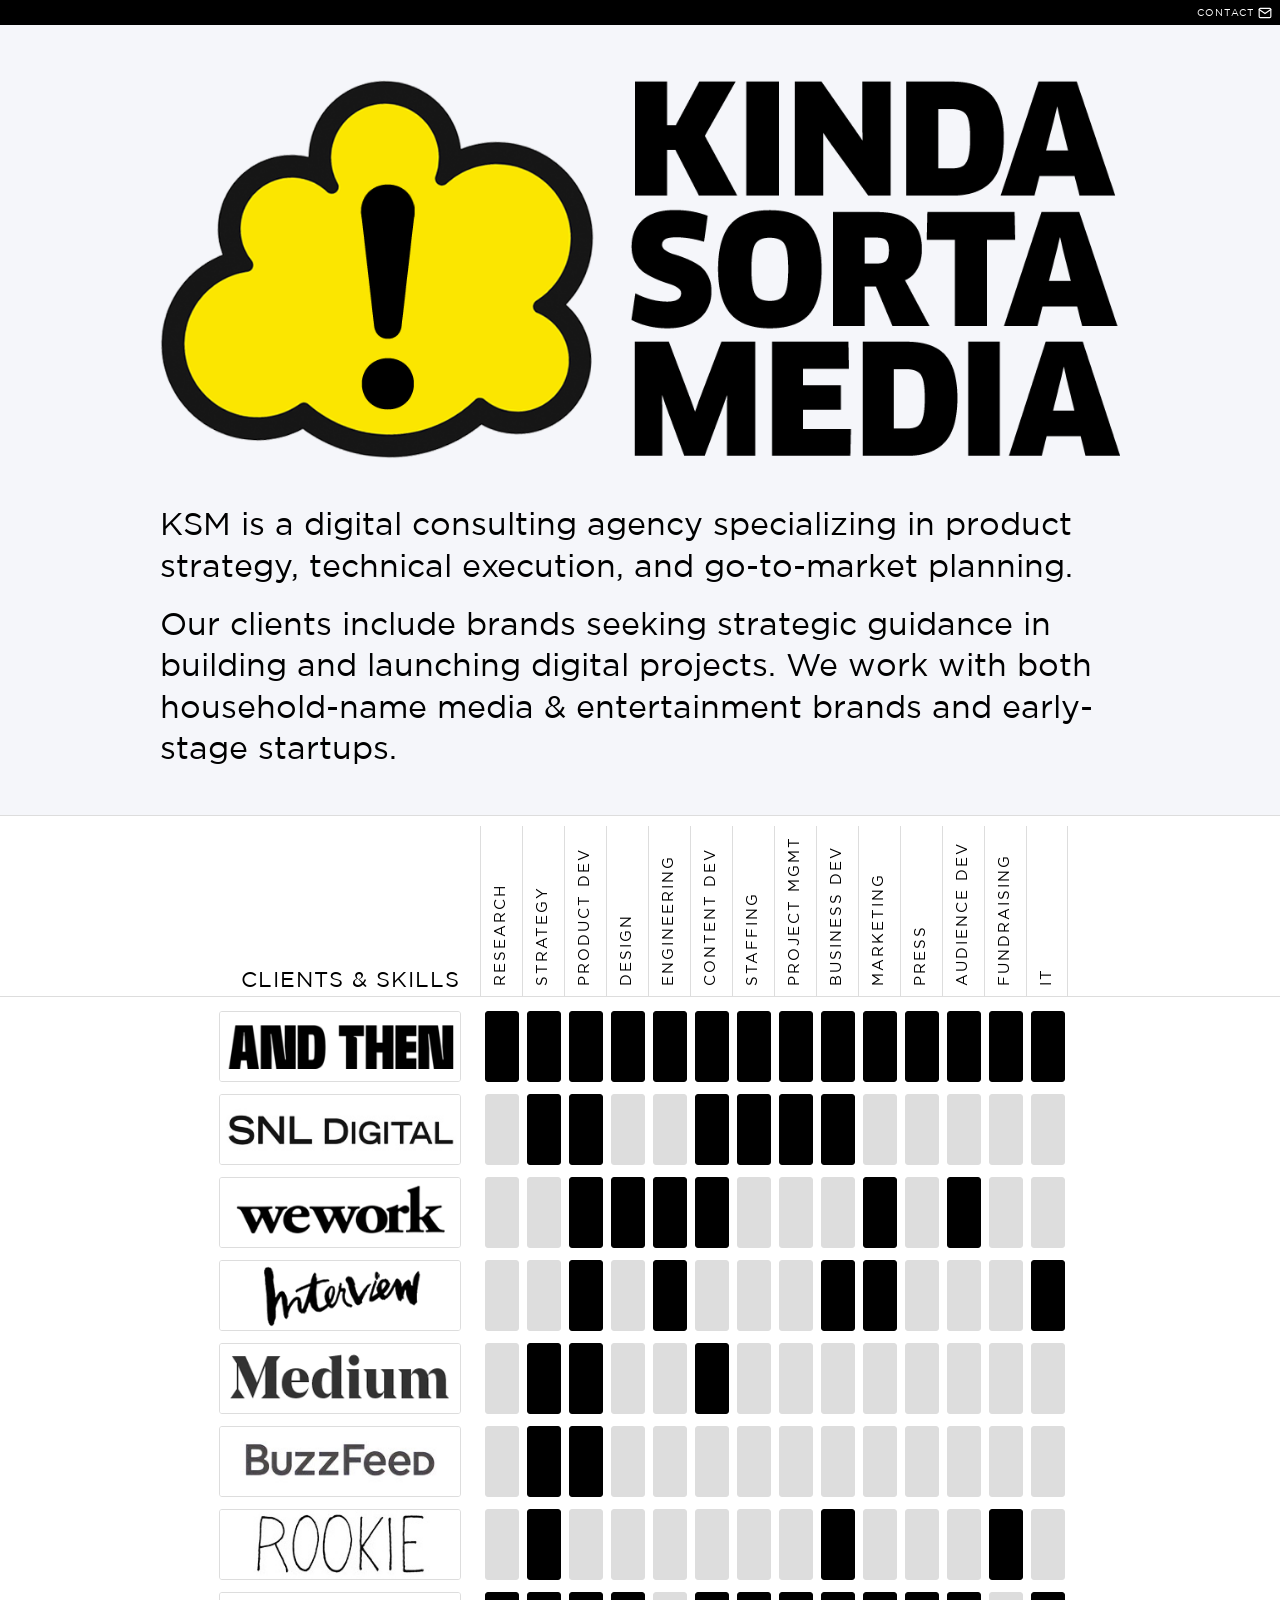
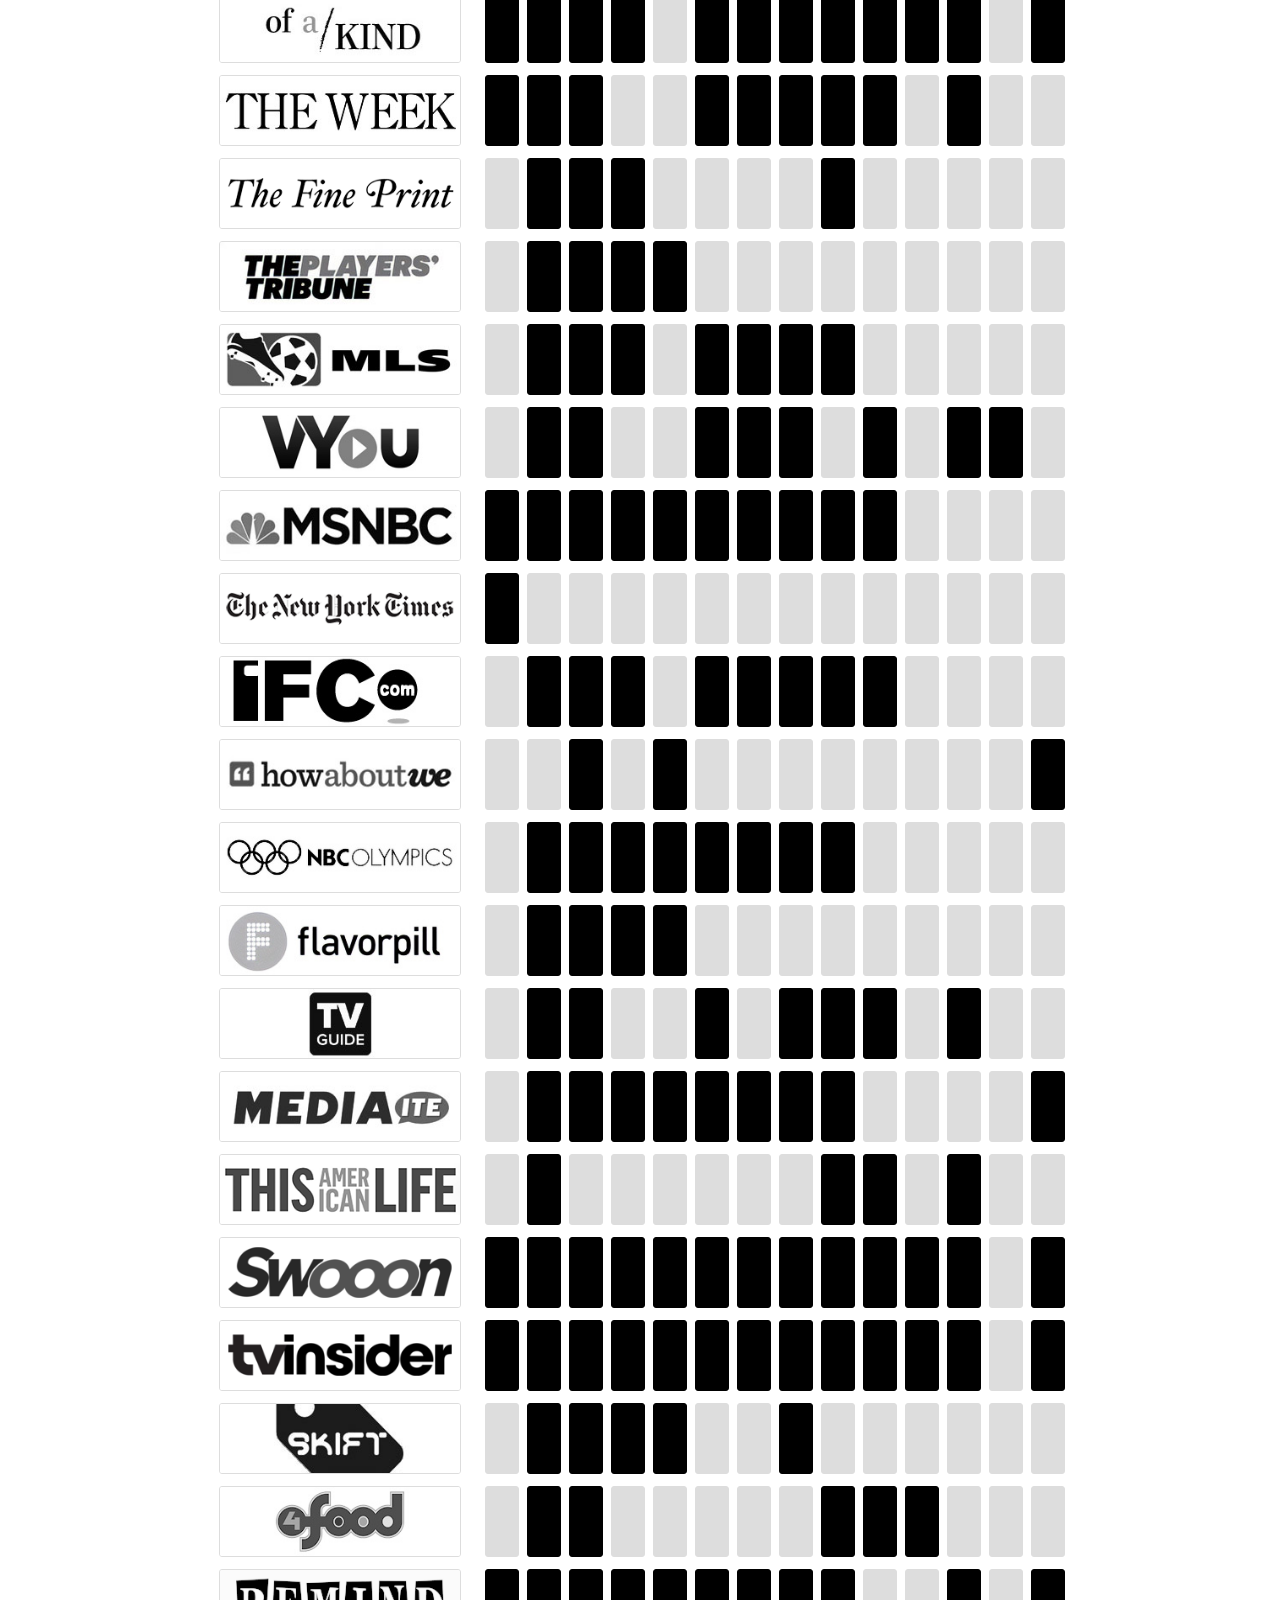
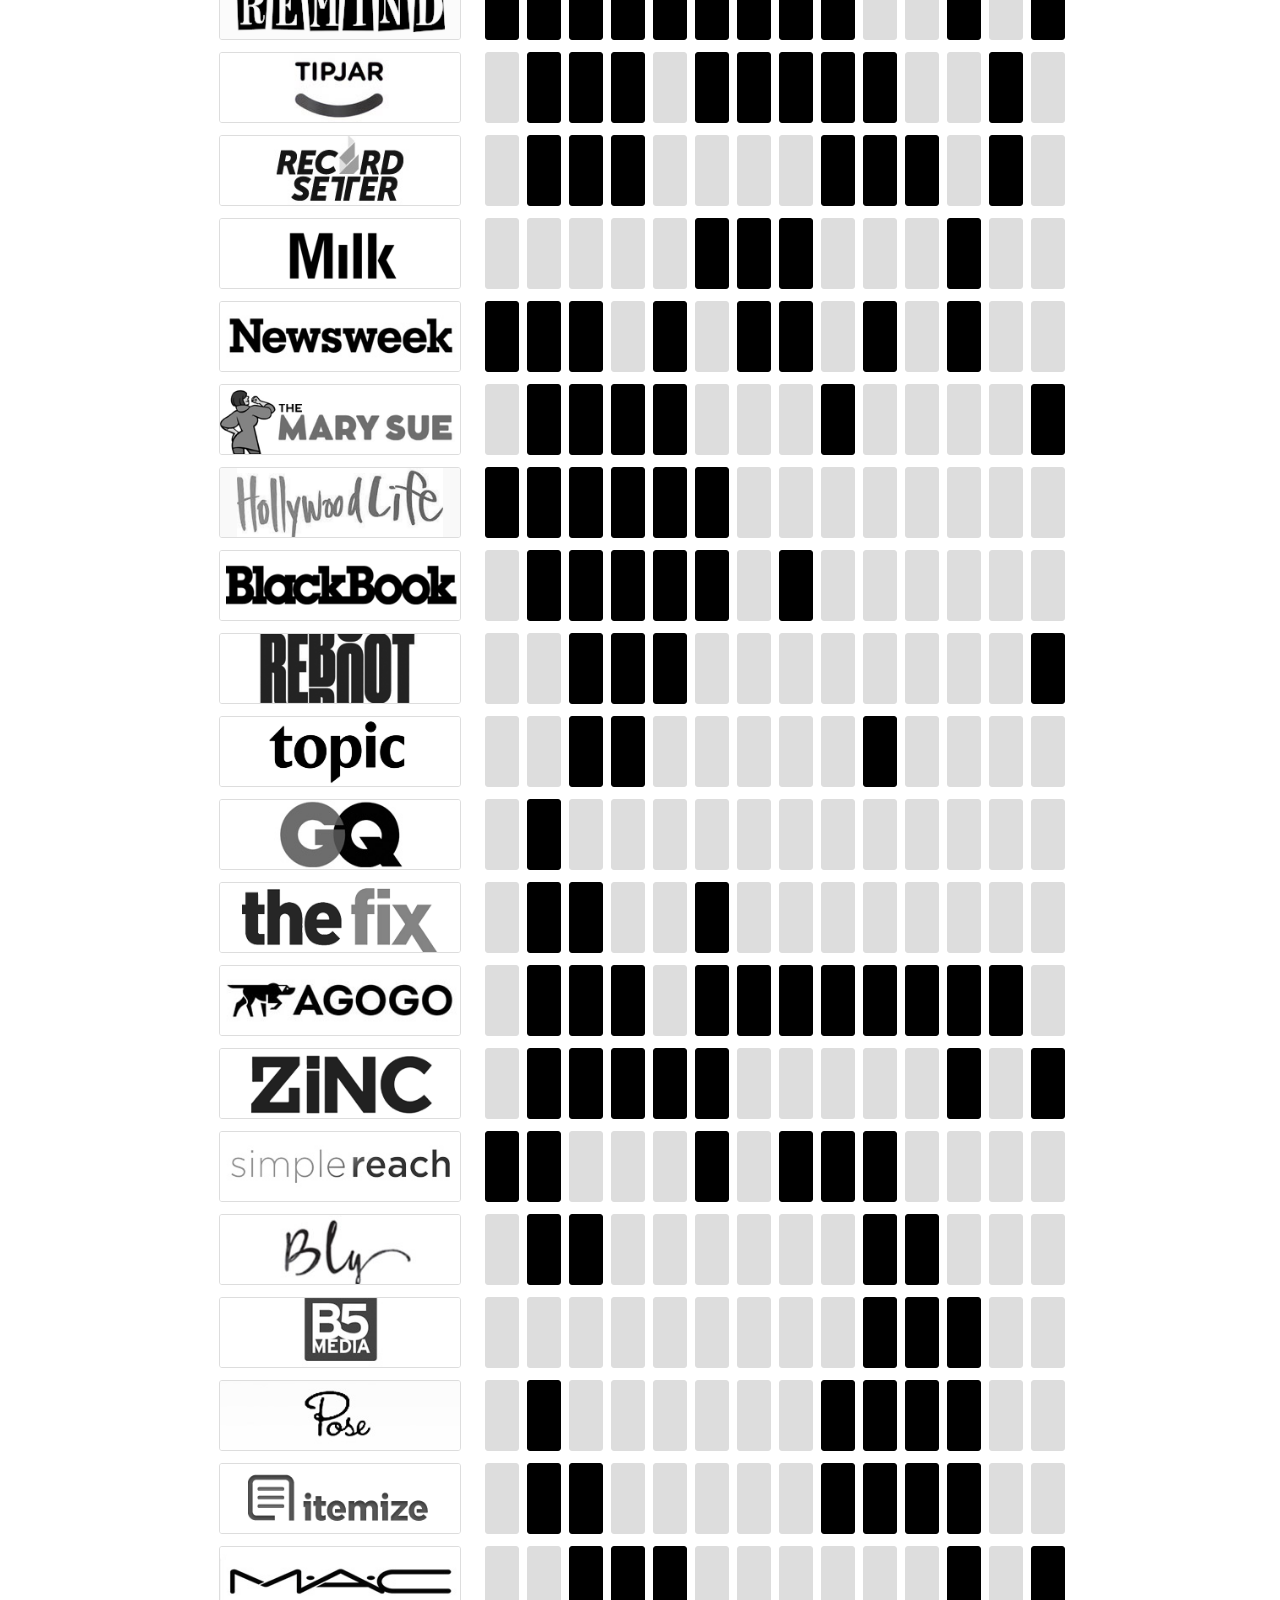
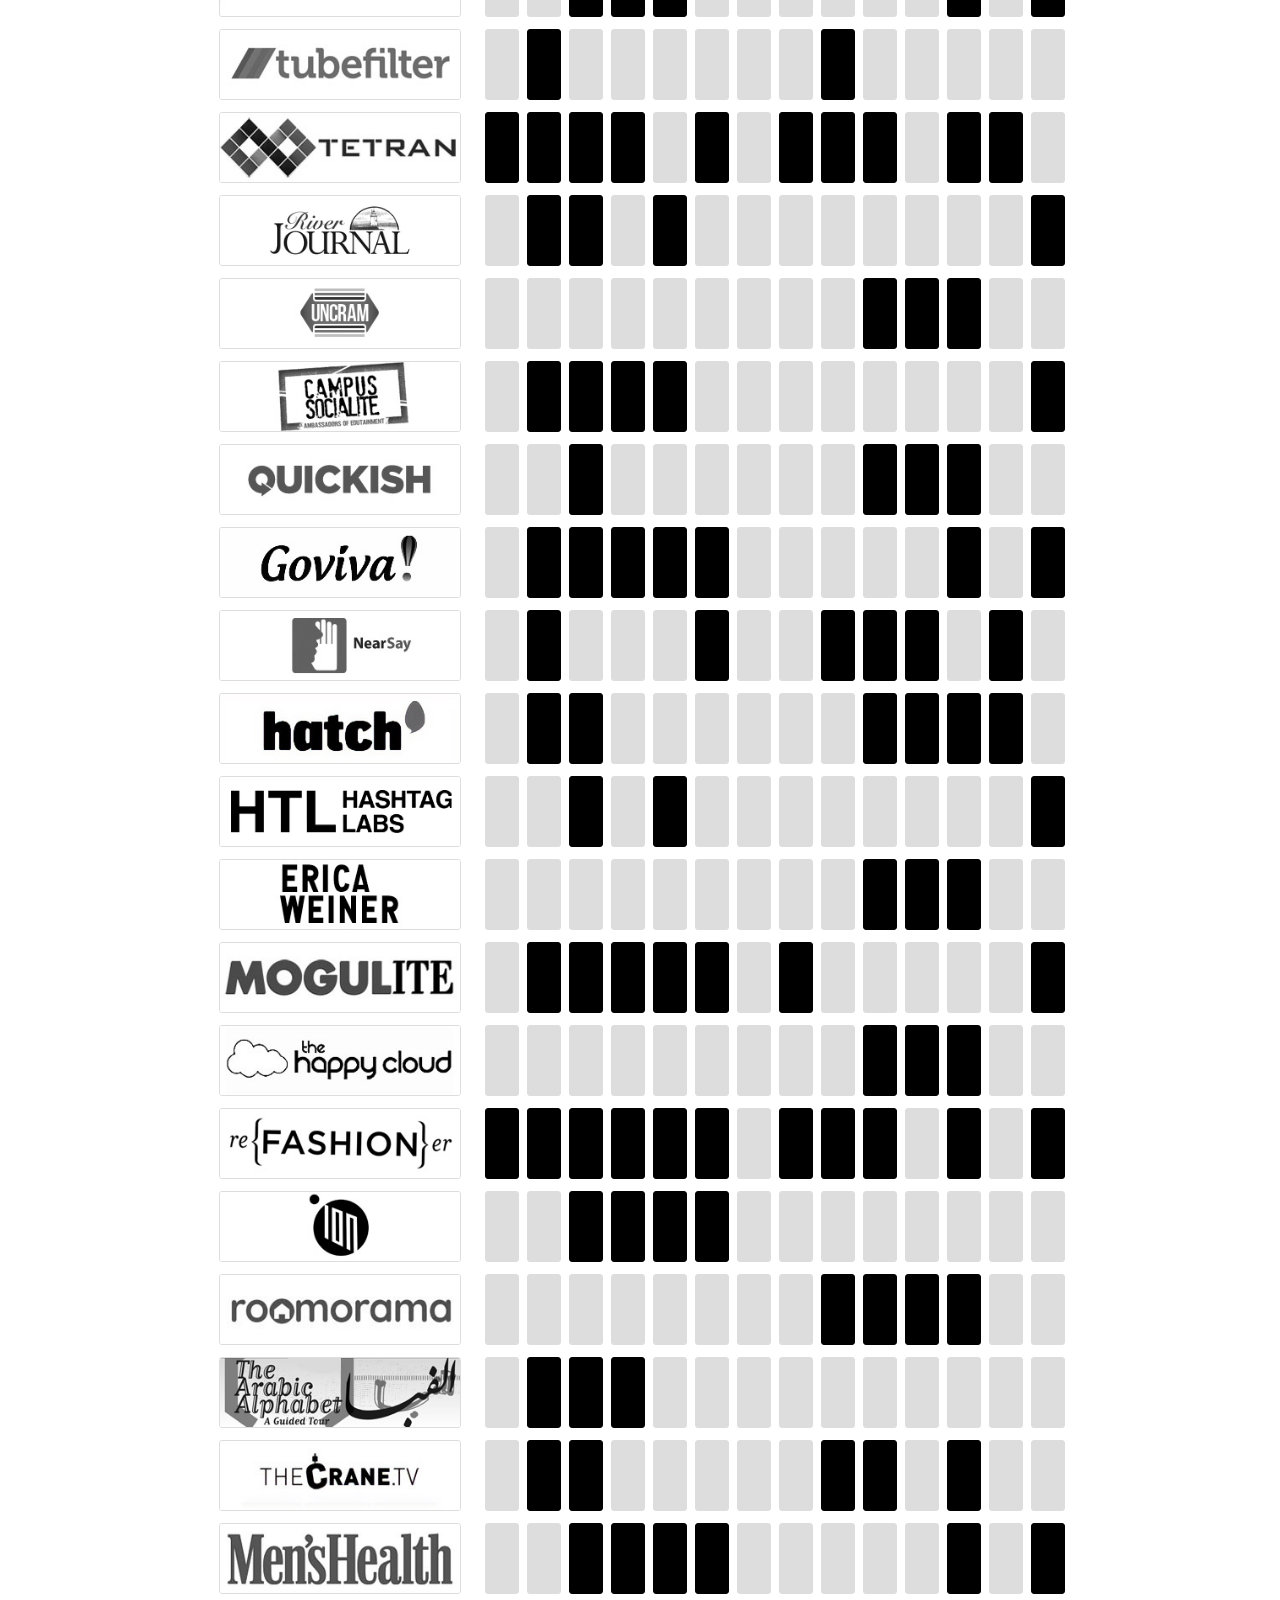
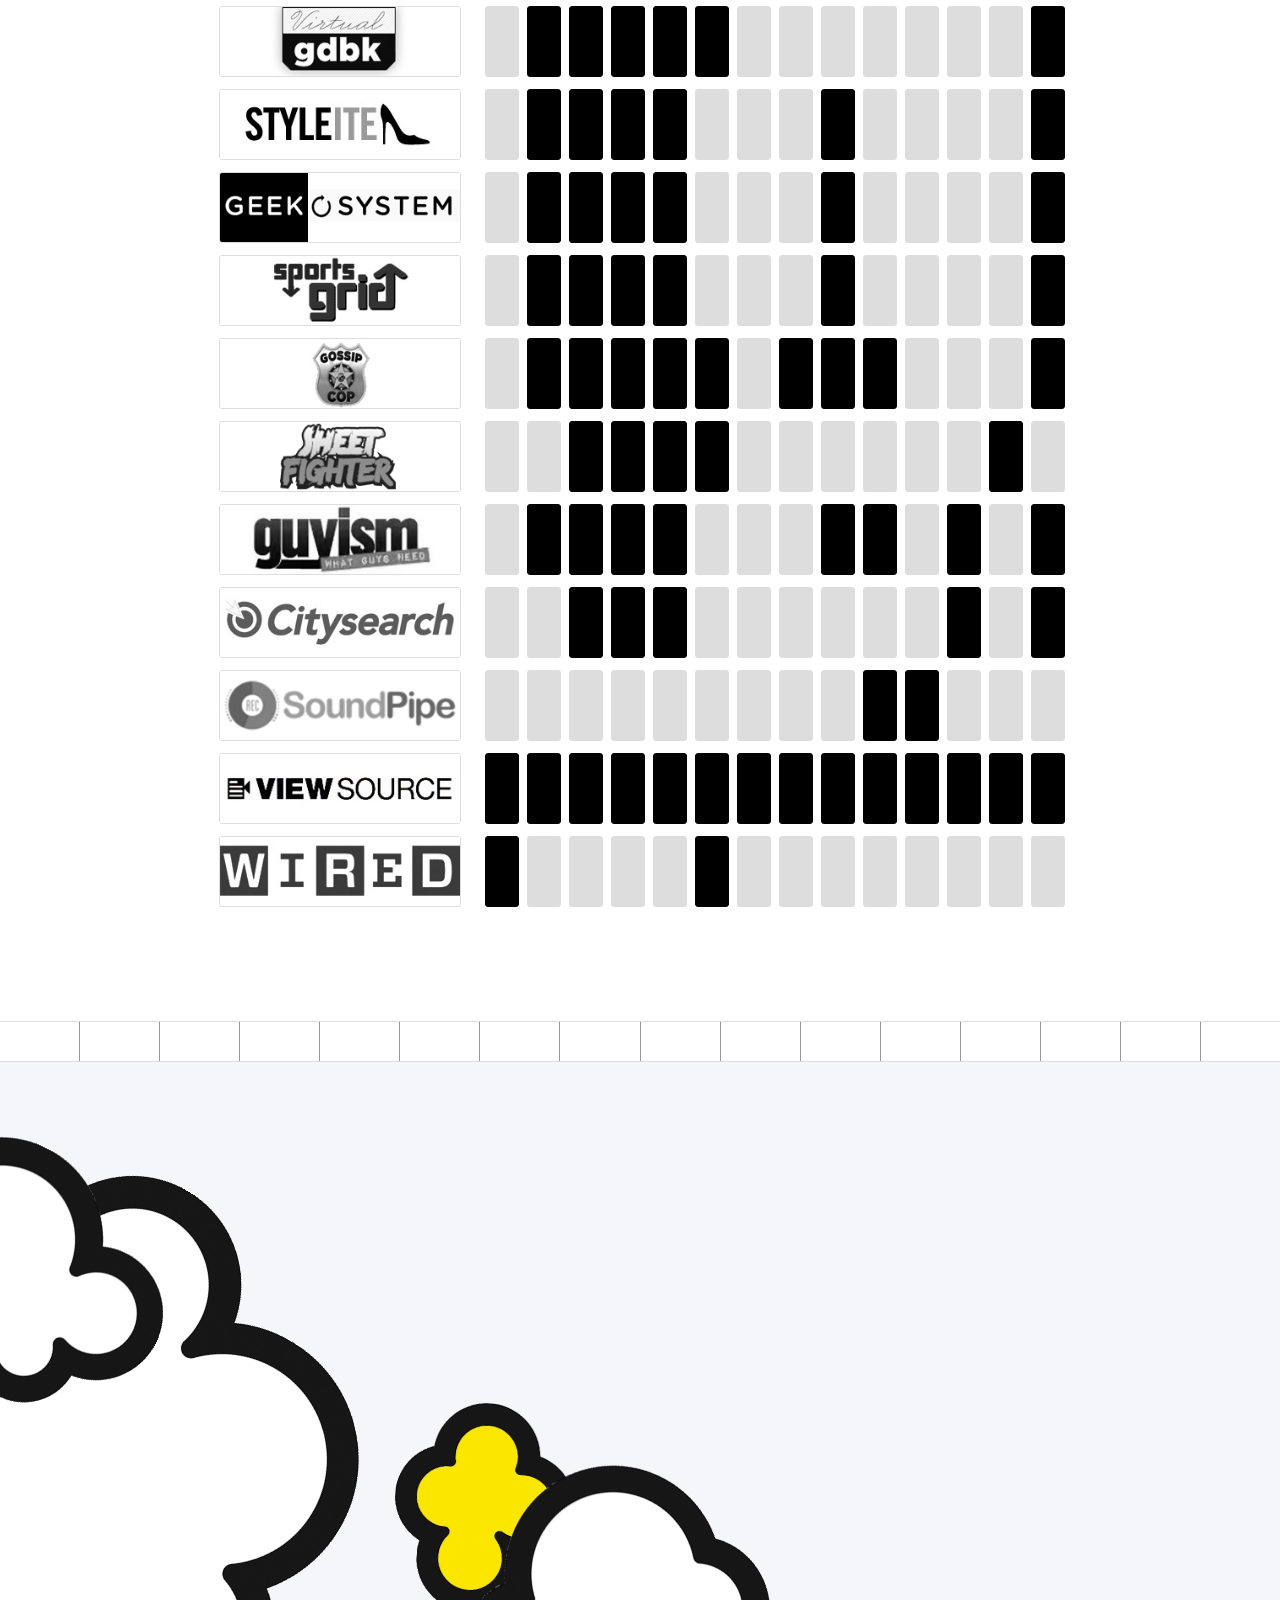
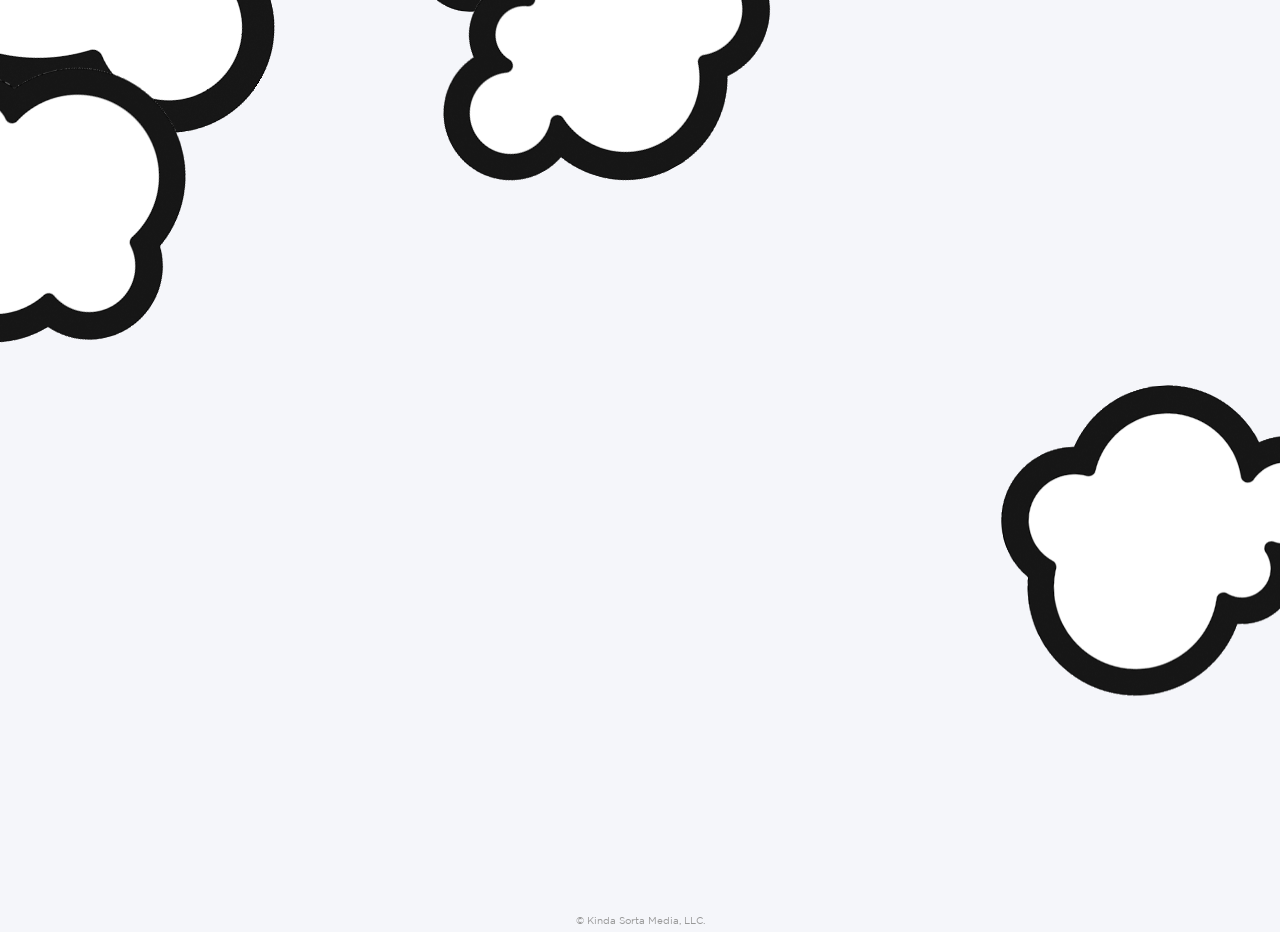
==== commit 6ad7afe6: "Increase cloud speed range to 60-240 px/sec 🤖 Generated with [Claude Code](https://claude.com/claude" ====
--- a/index.html
+++ b/index.html
@@ -2063,7 +2063,7 @@
 		cloud.style.top = (margin + Math.random() * (containerHeight - cloud.height - margin * 2)) + 'px';
 		cloud.style.transform = 'rotate(' + (Math.random() * 360) + 'deg)';
 		cloud.dataset.direction = Math.random() < 0.5 ? 'right' : 'left';
-		speed = 60 + Math.random() * 120;
+		speed = 60 + Math.random() * 180;
 
 		// Position: on screen initially, off screen for respawns
 		if (startOnScreen) {
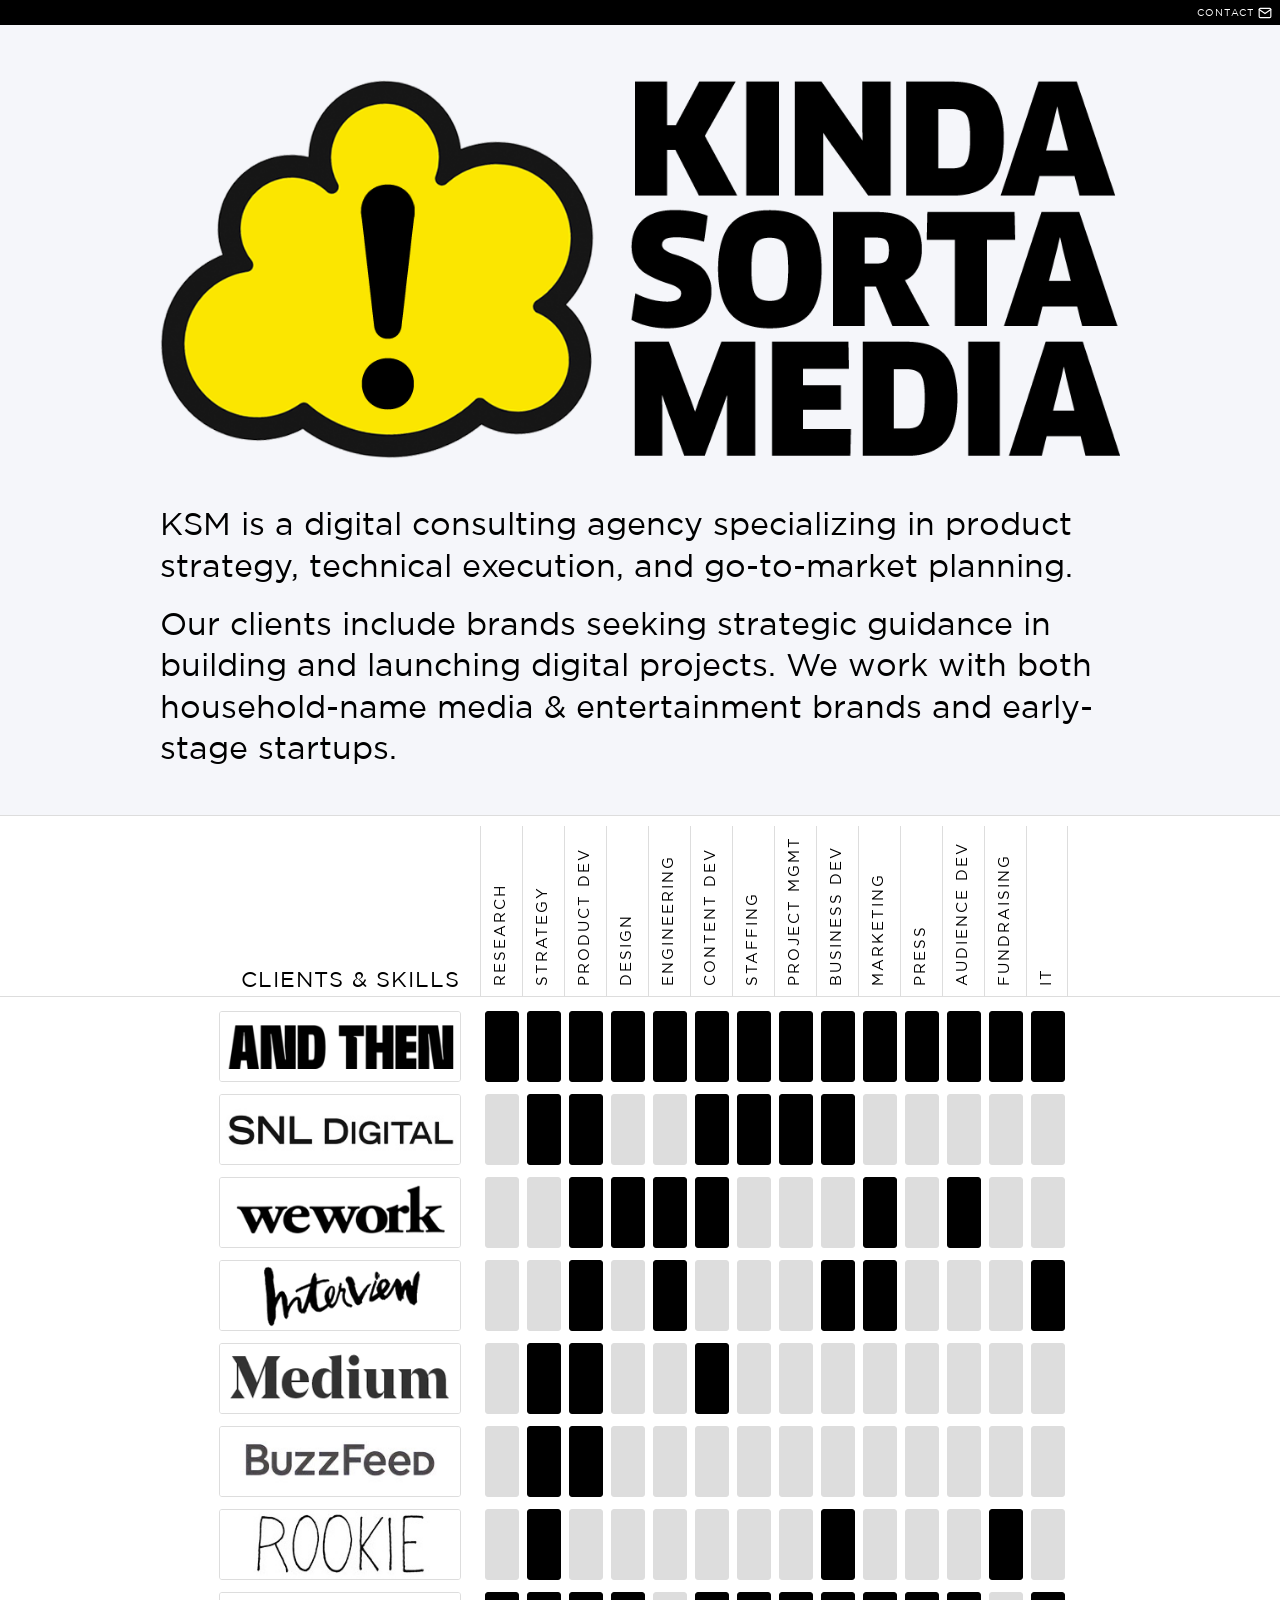
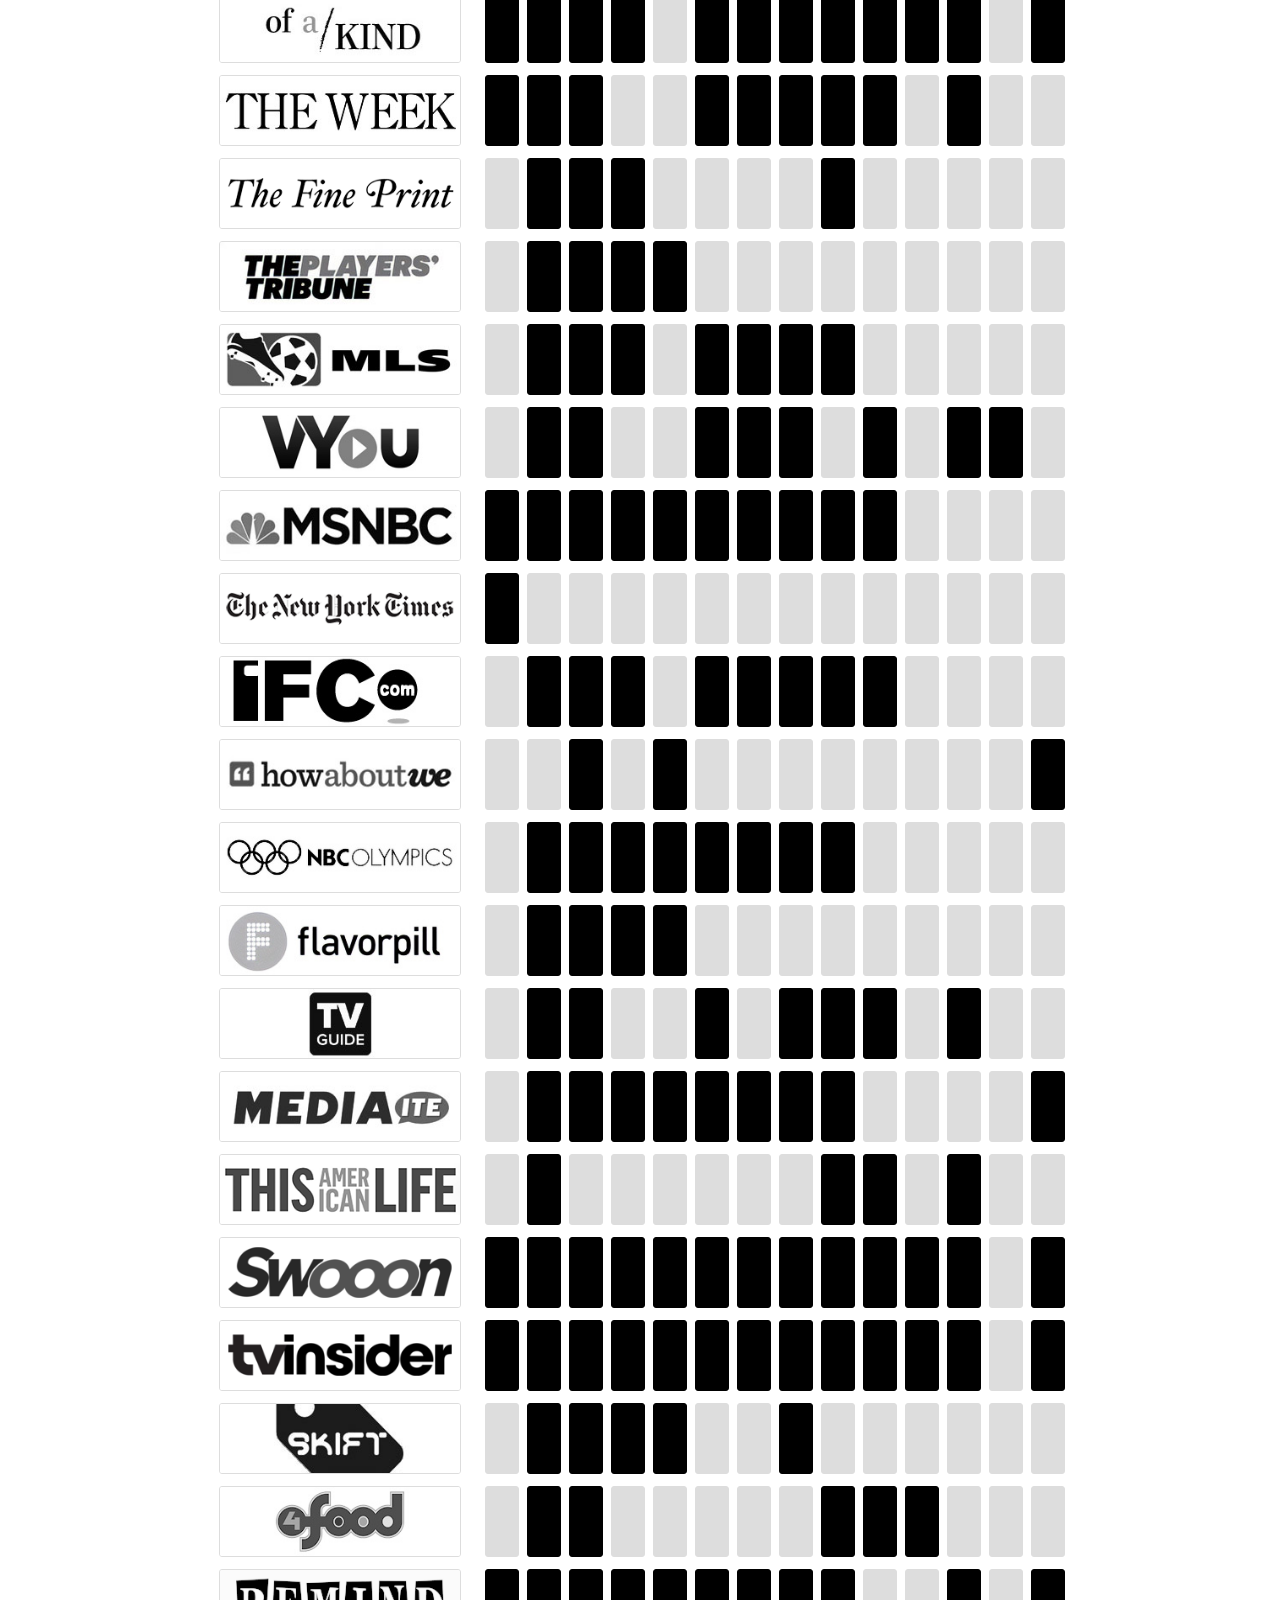
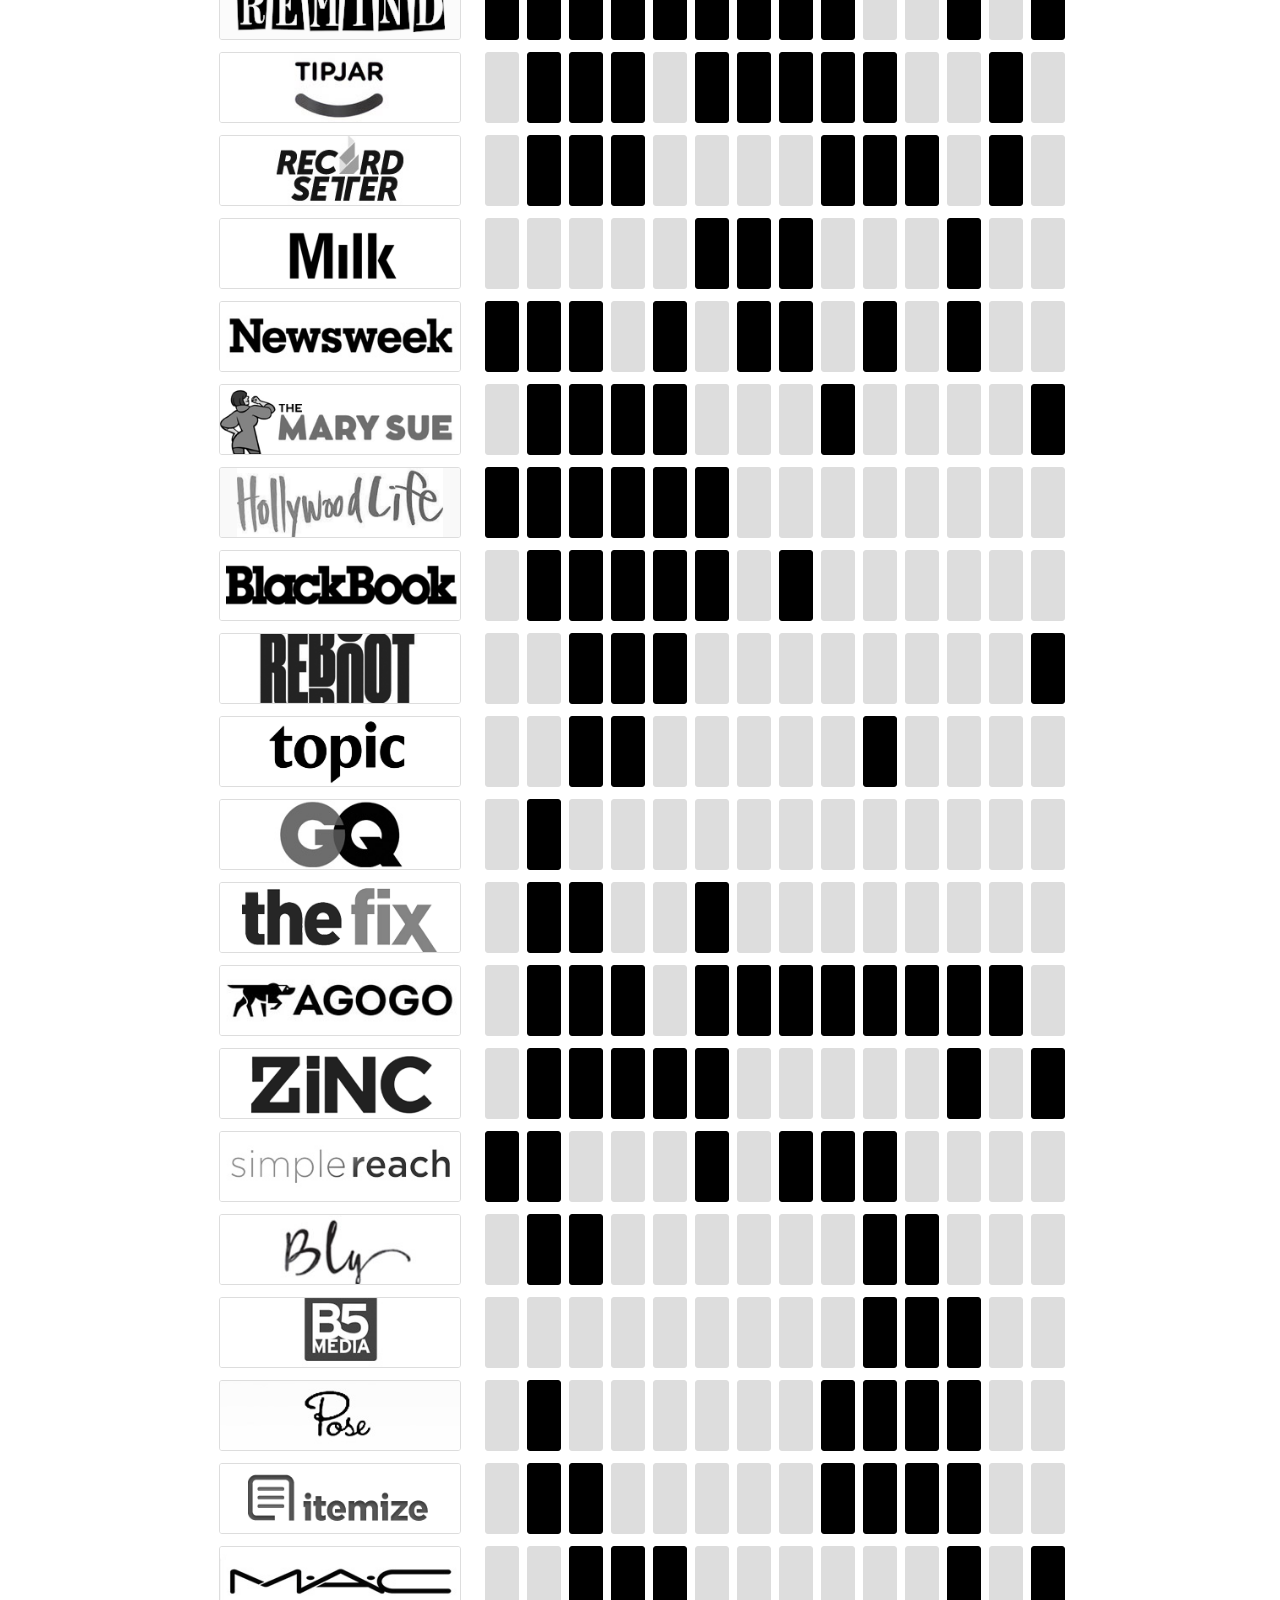
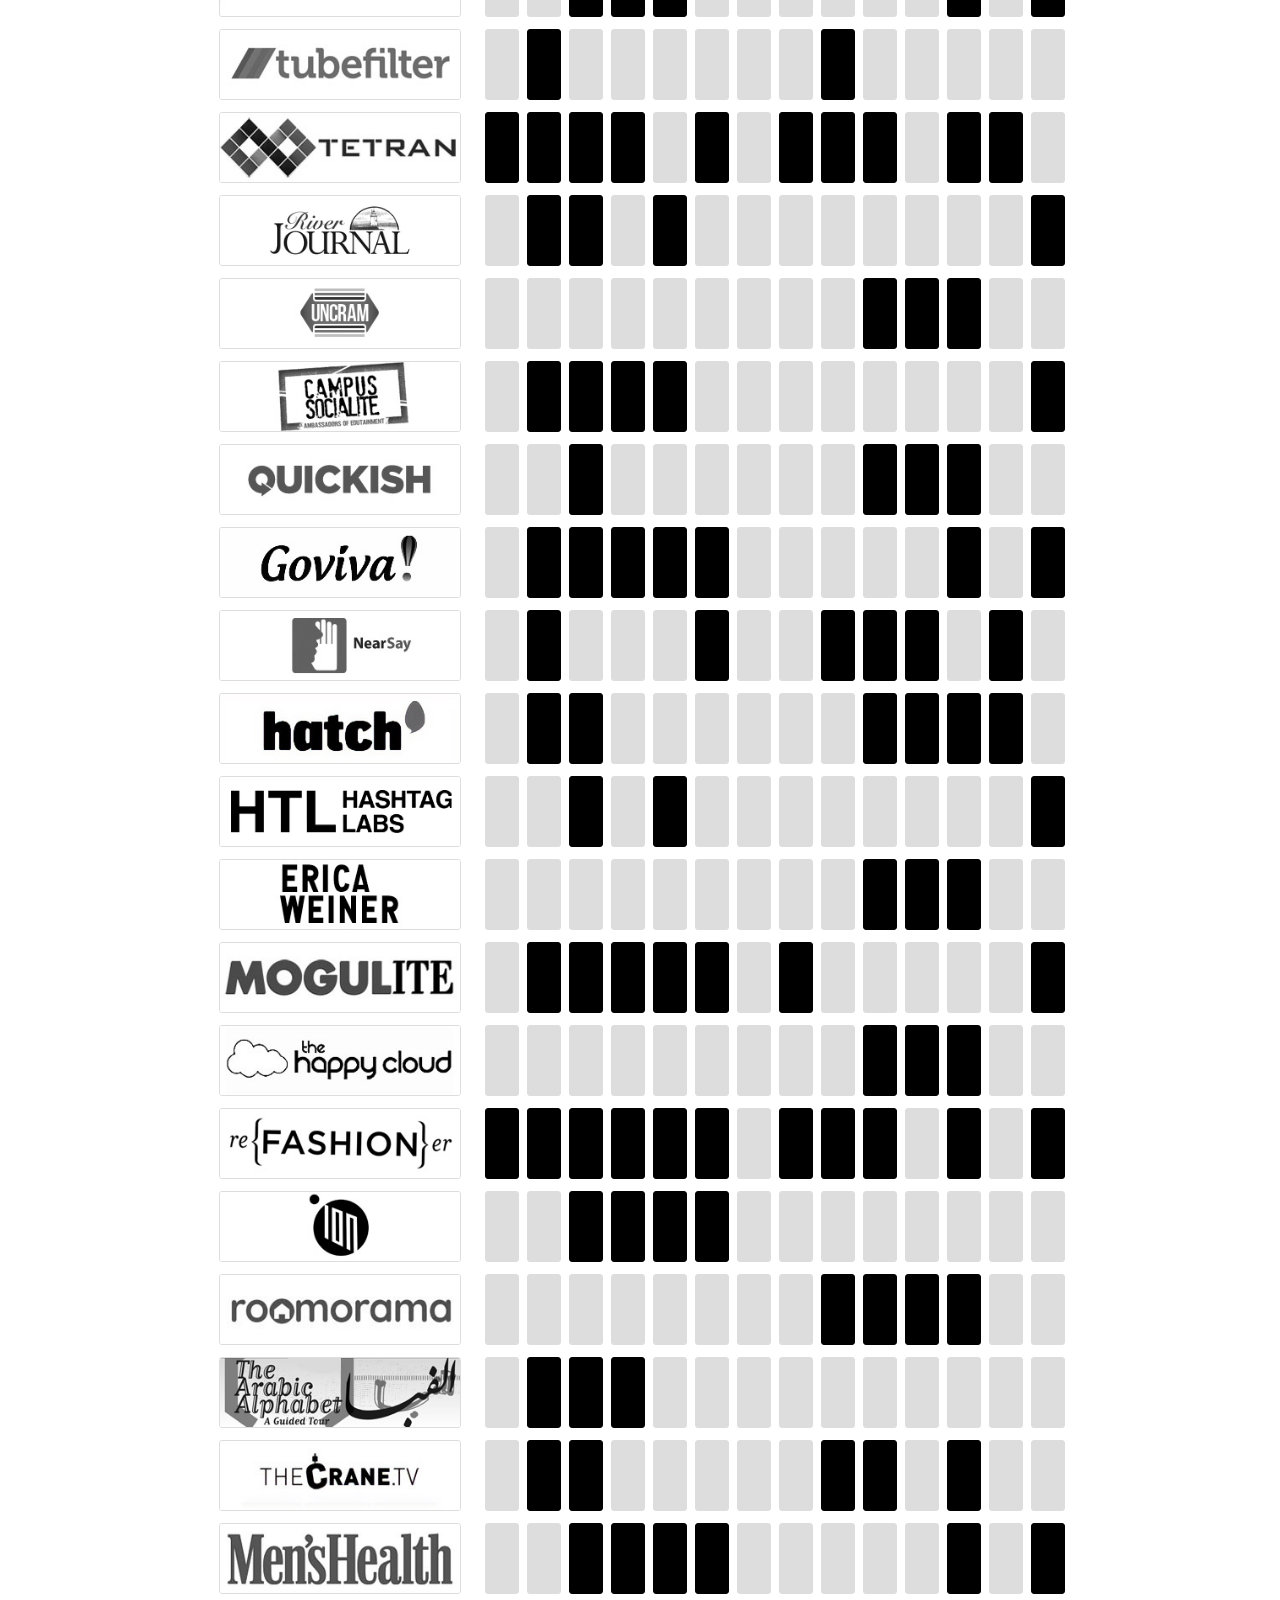
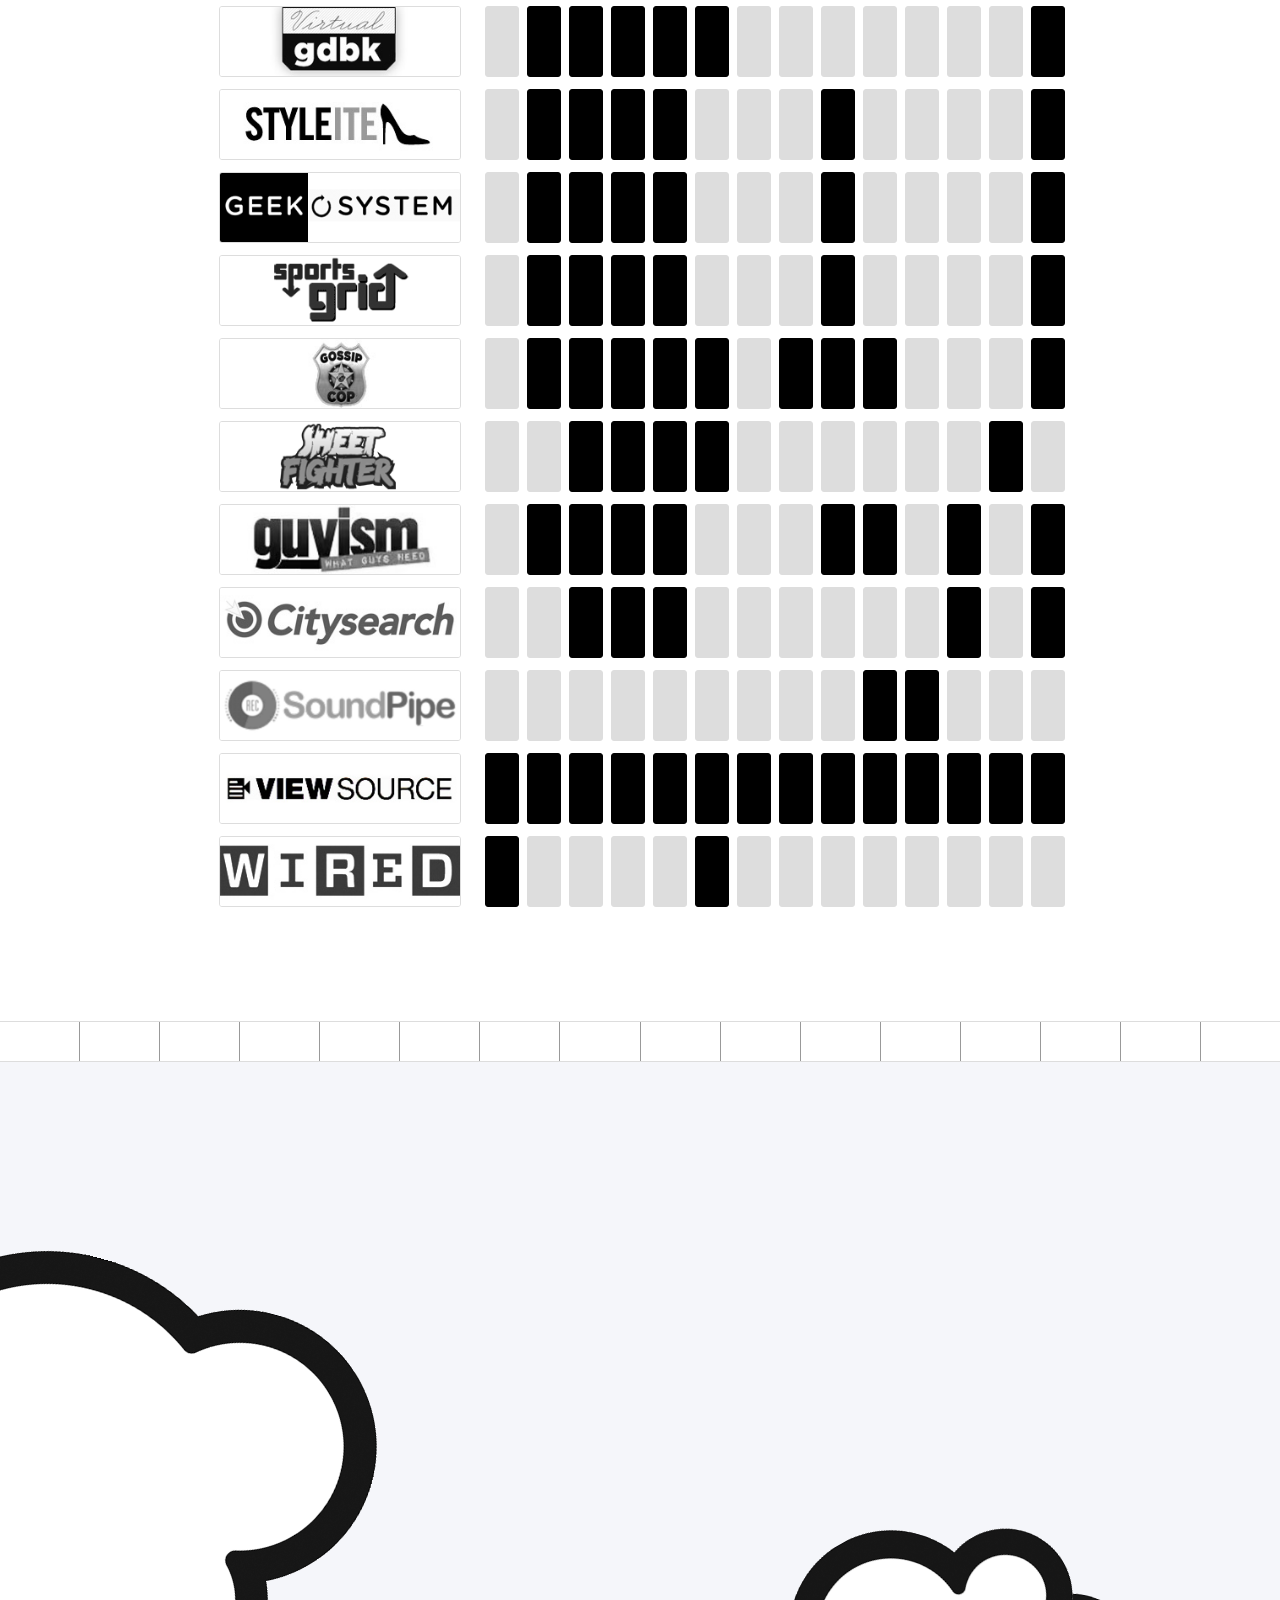
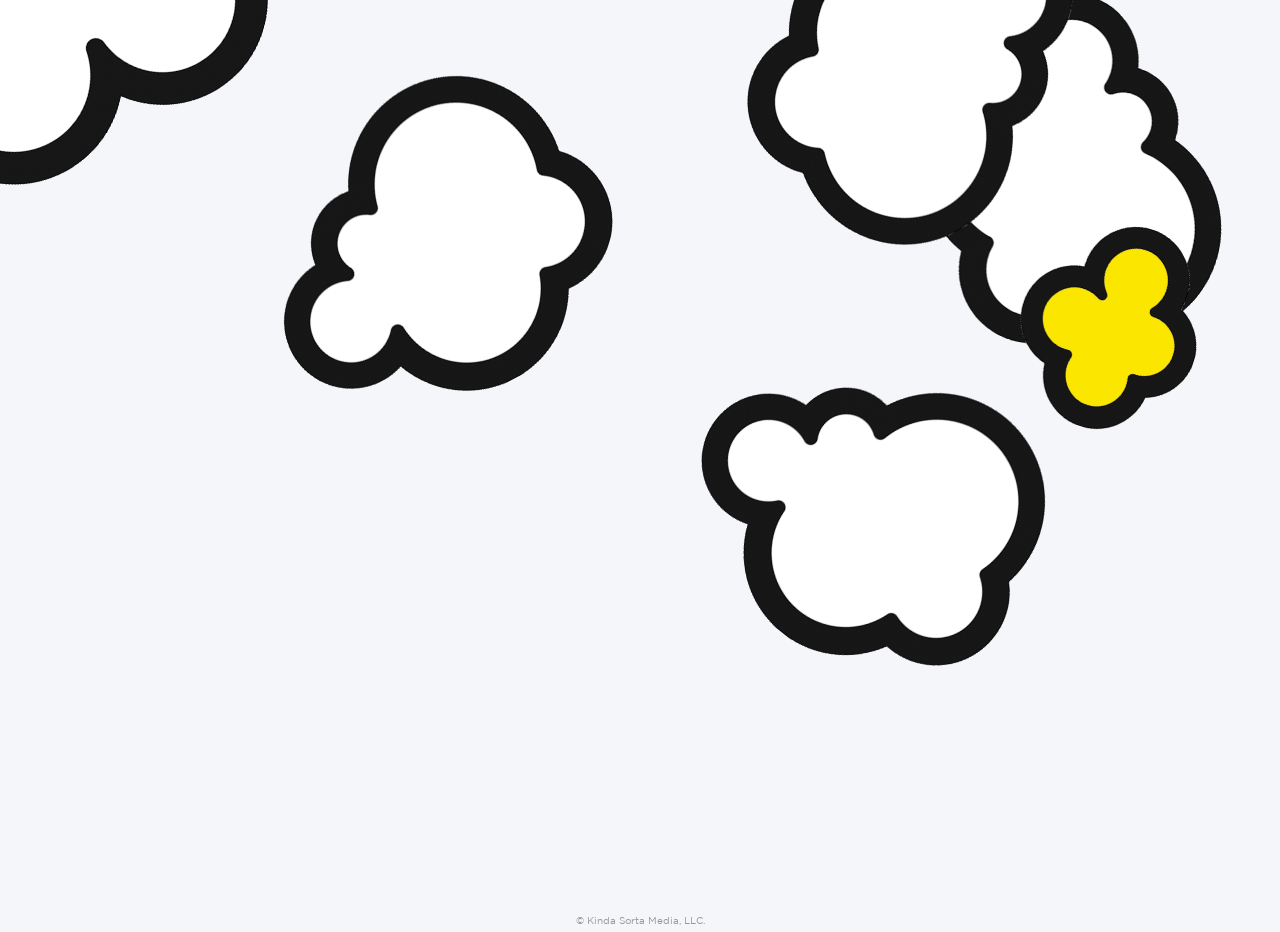
==== commit 2f7d2a32: "Preload logo image for faster rendering 🤖 Generated with [Claude Code](https://claude.com/claude-cod" ====
--- a/index.html
+++ b/index.html
@@ -31,6 +31,9 @@
 	<link rel="apple-touch-icon" sizes="180x180" href="img/apple-touch-icon.png">
 	<link rel="icon" type="image/png" sizes="192x192" href="img/android-chrome-192x192.png">
 	<link rel="icon" type="image/png" sizes="512x512" href="img/android-chrome-512x512.png">
+
+	<!-- Preload -->
+	<link rel="preload" as="image" href="img/kinda-sorta-media-logo.png">
 
 	<style>
 :root {
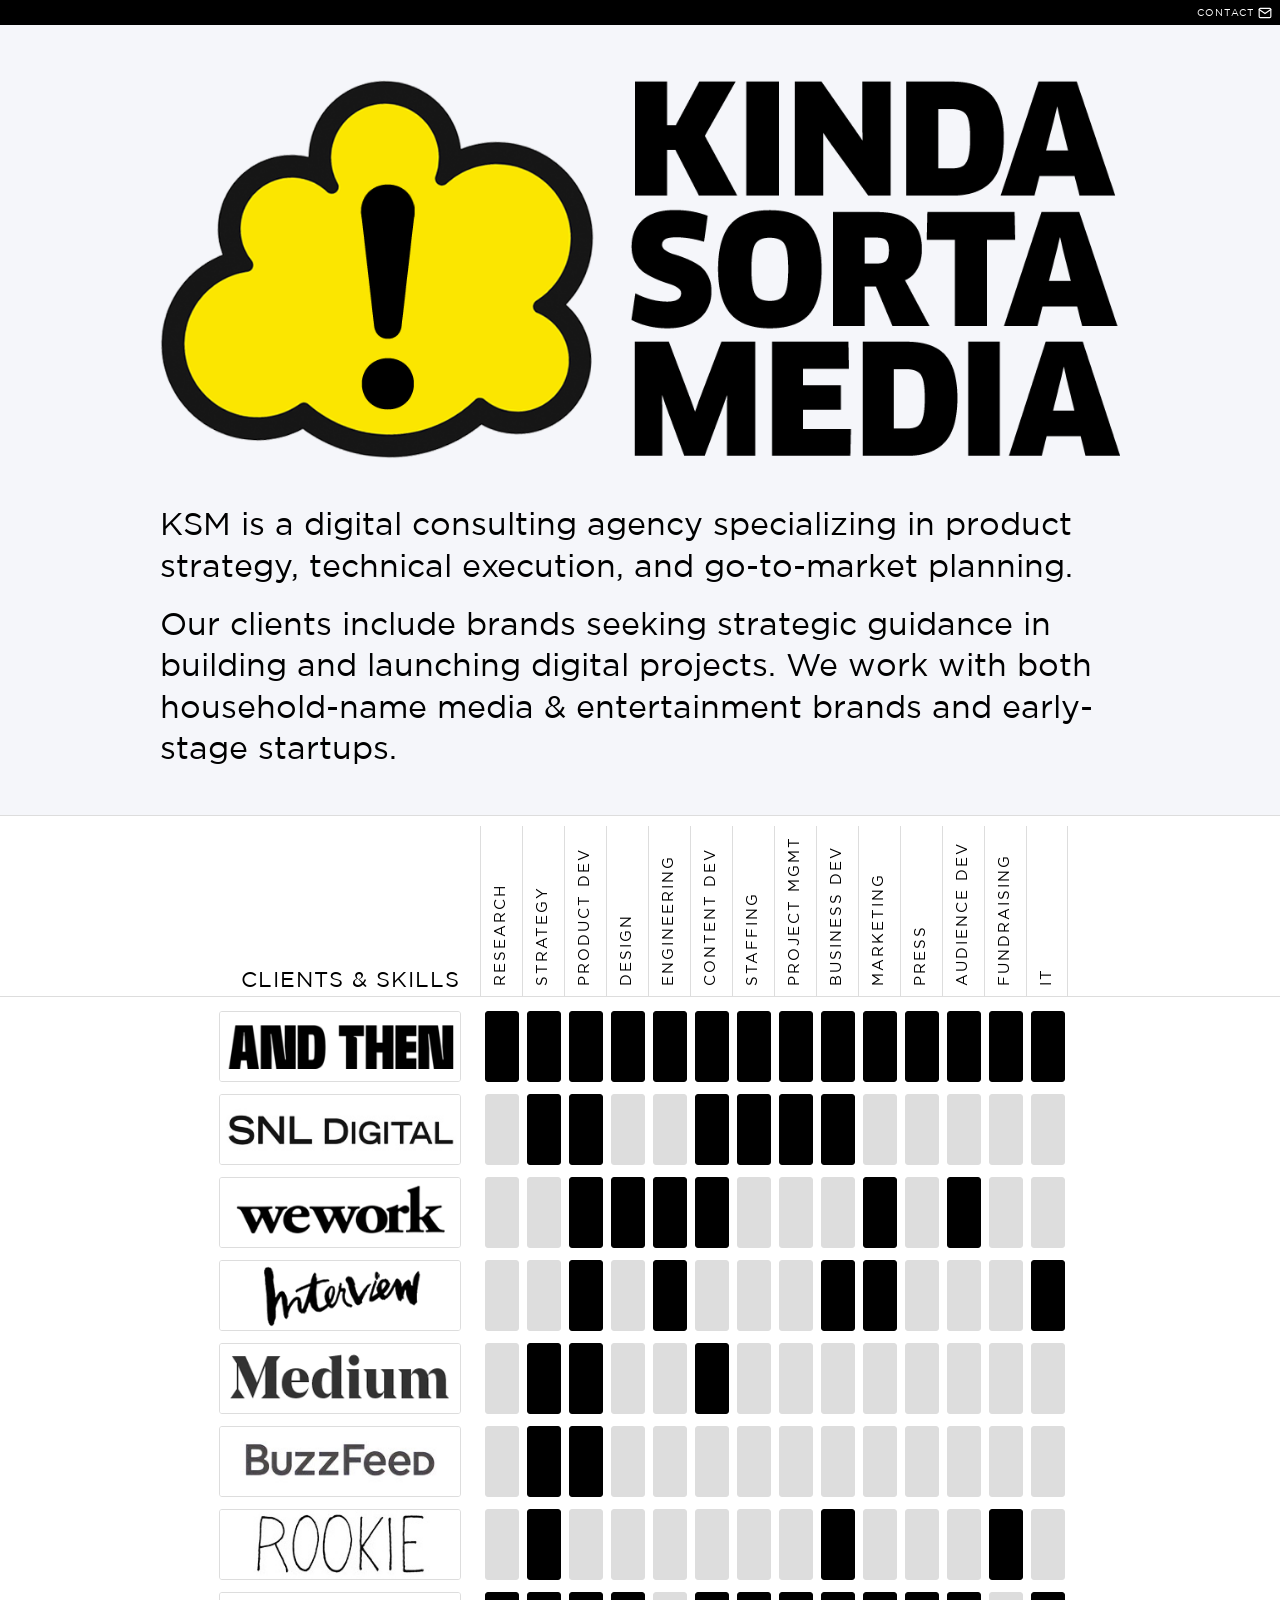
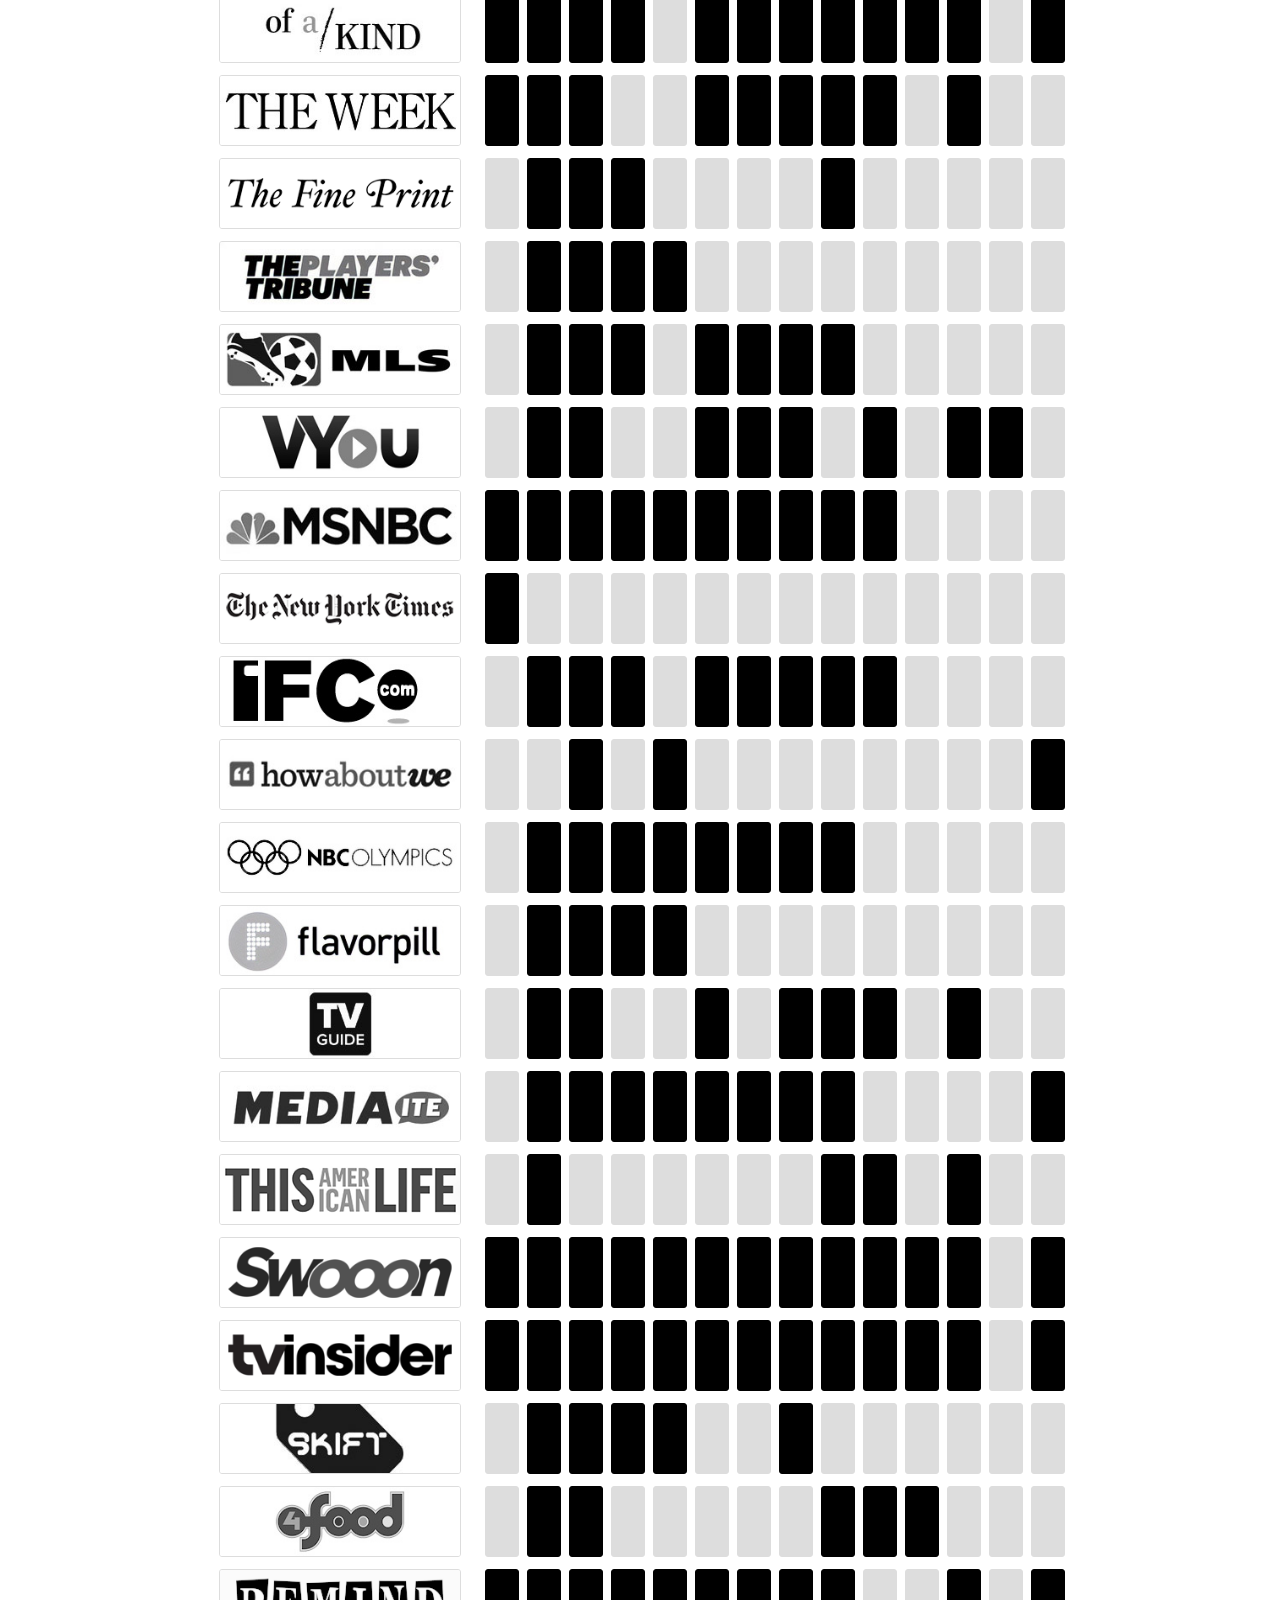
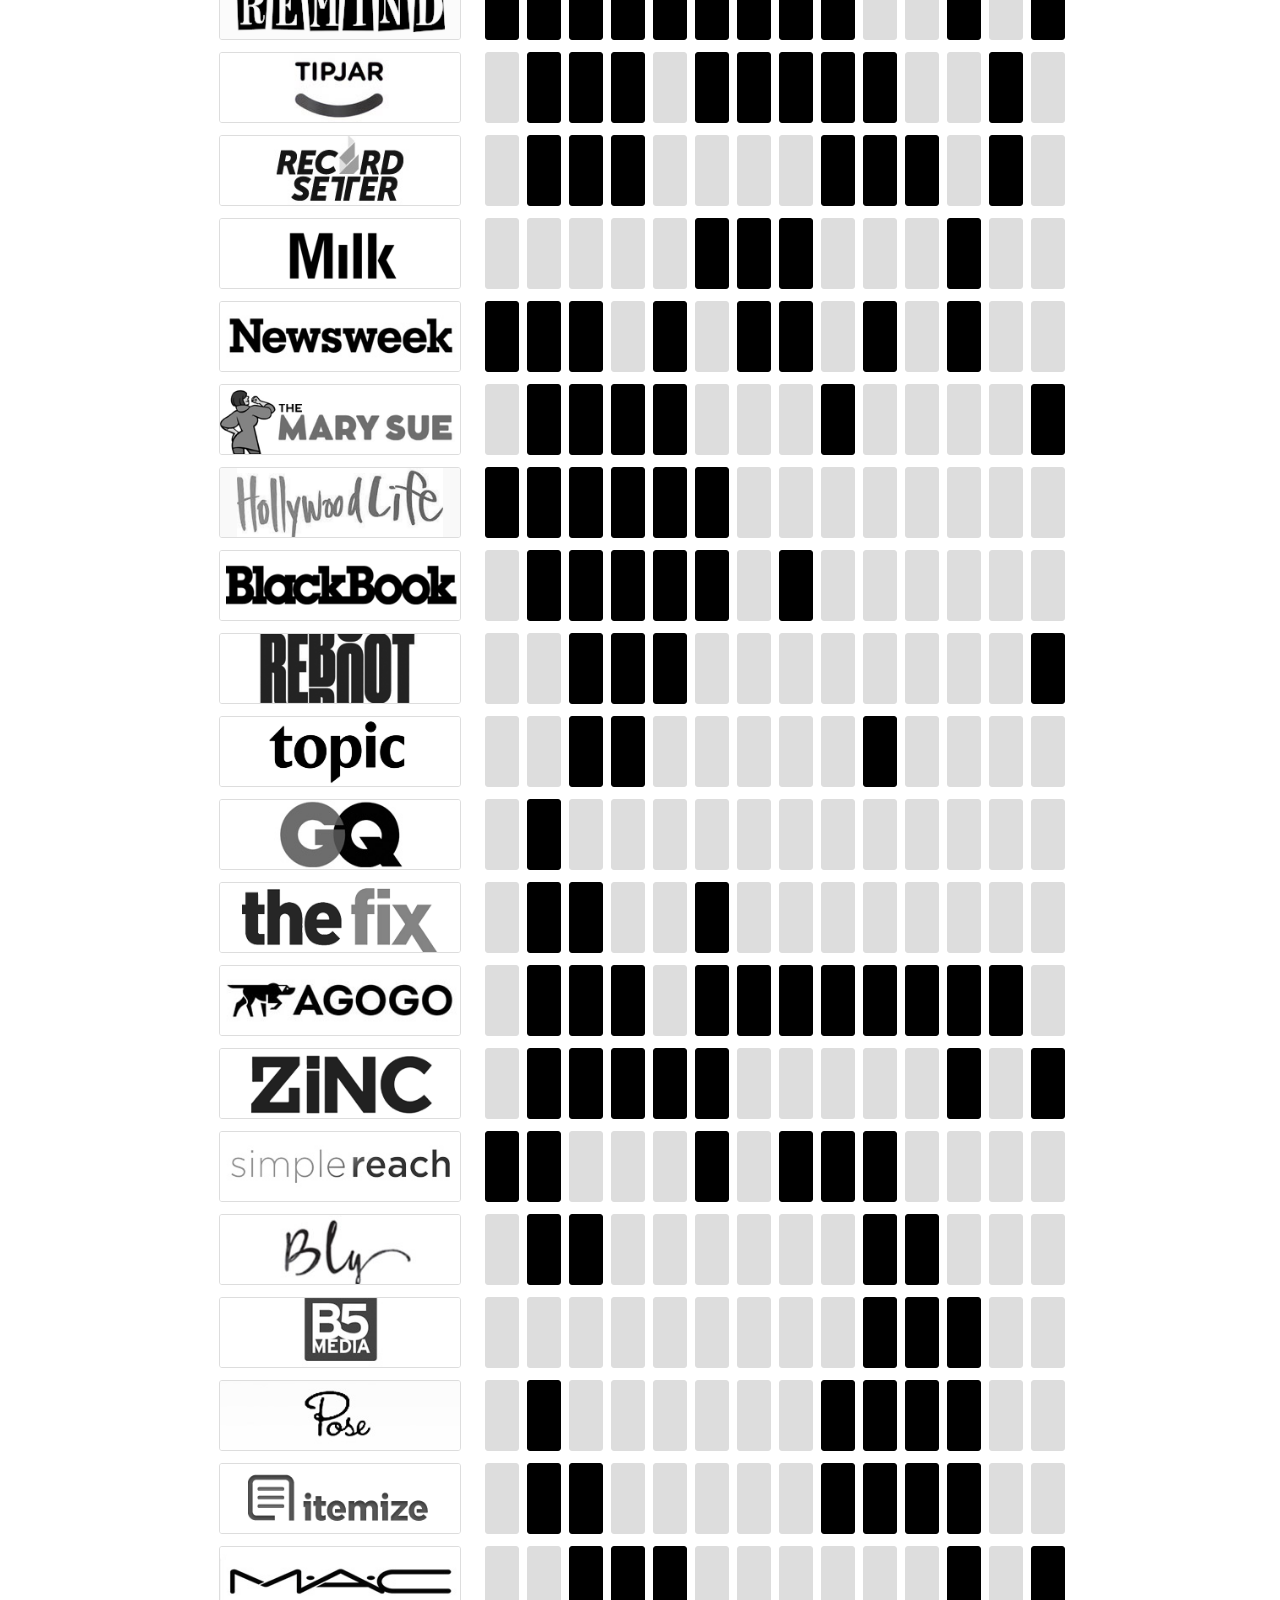
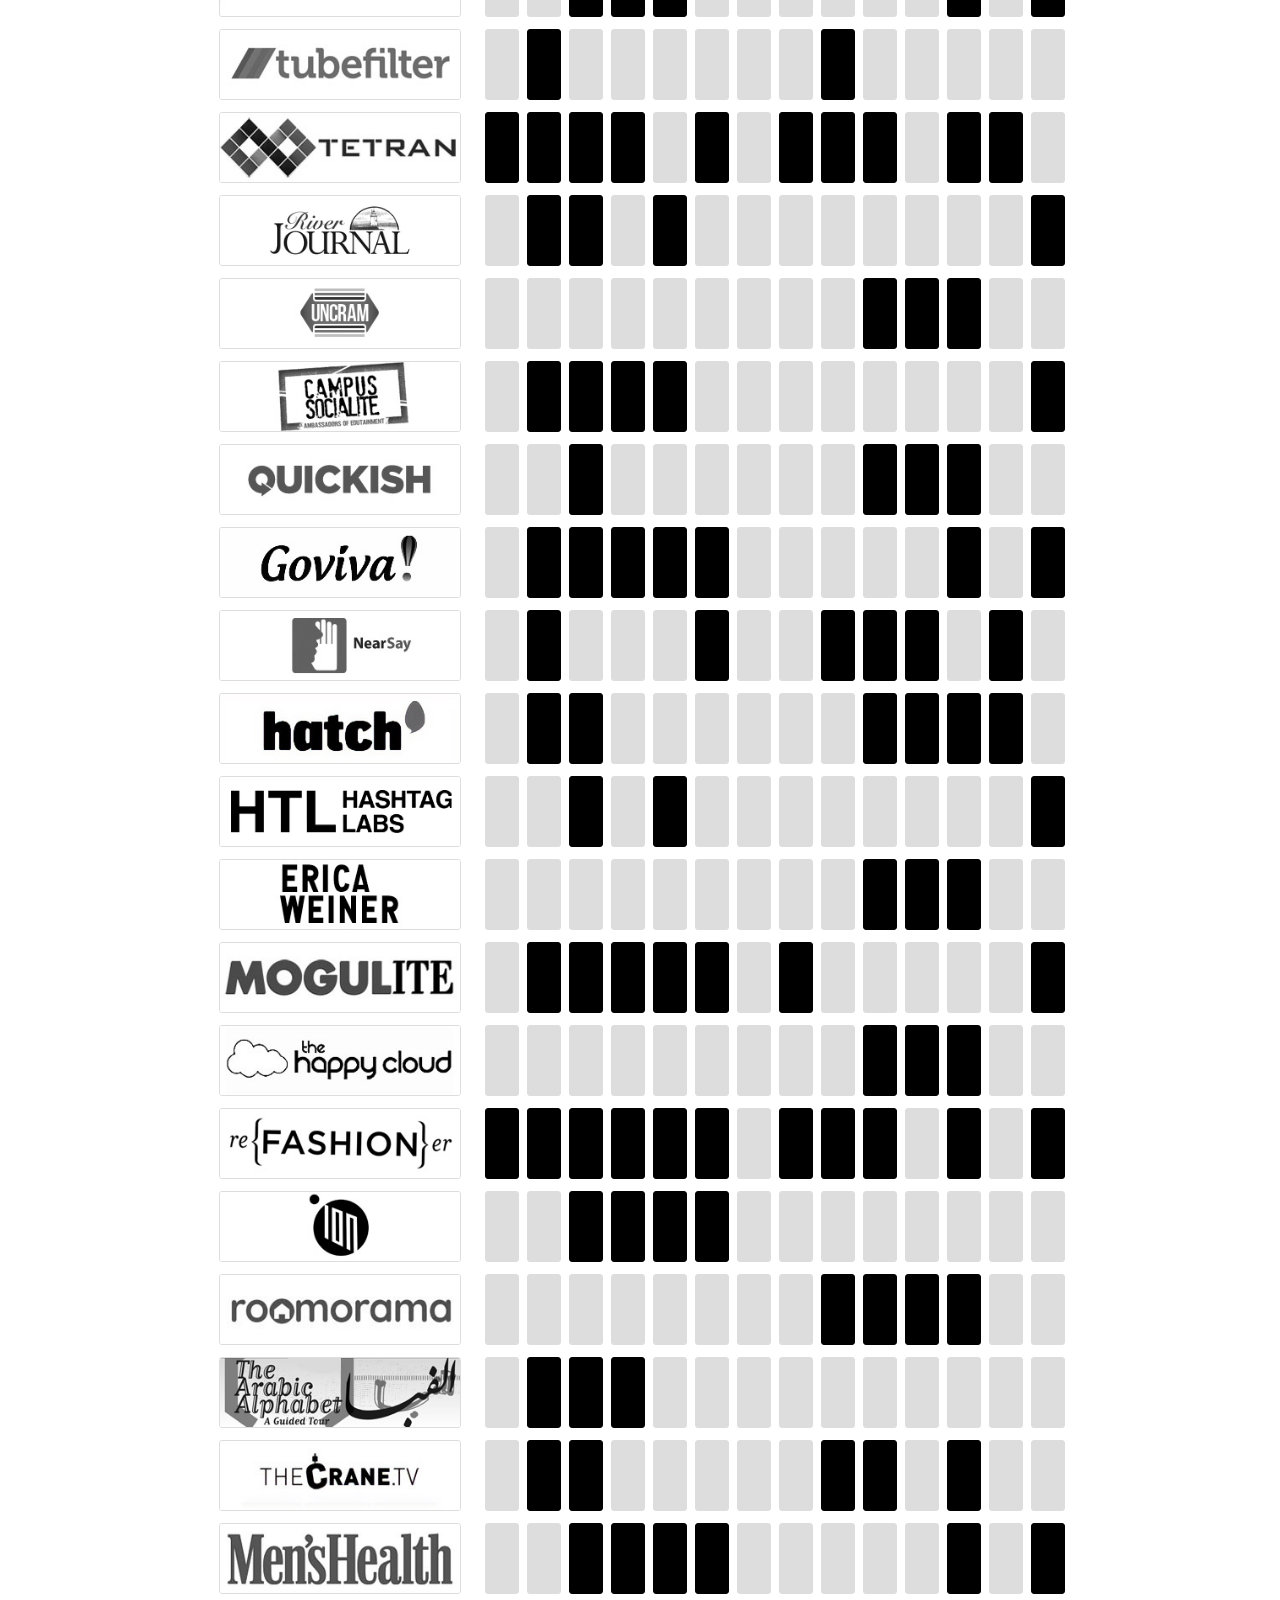
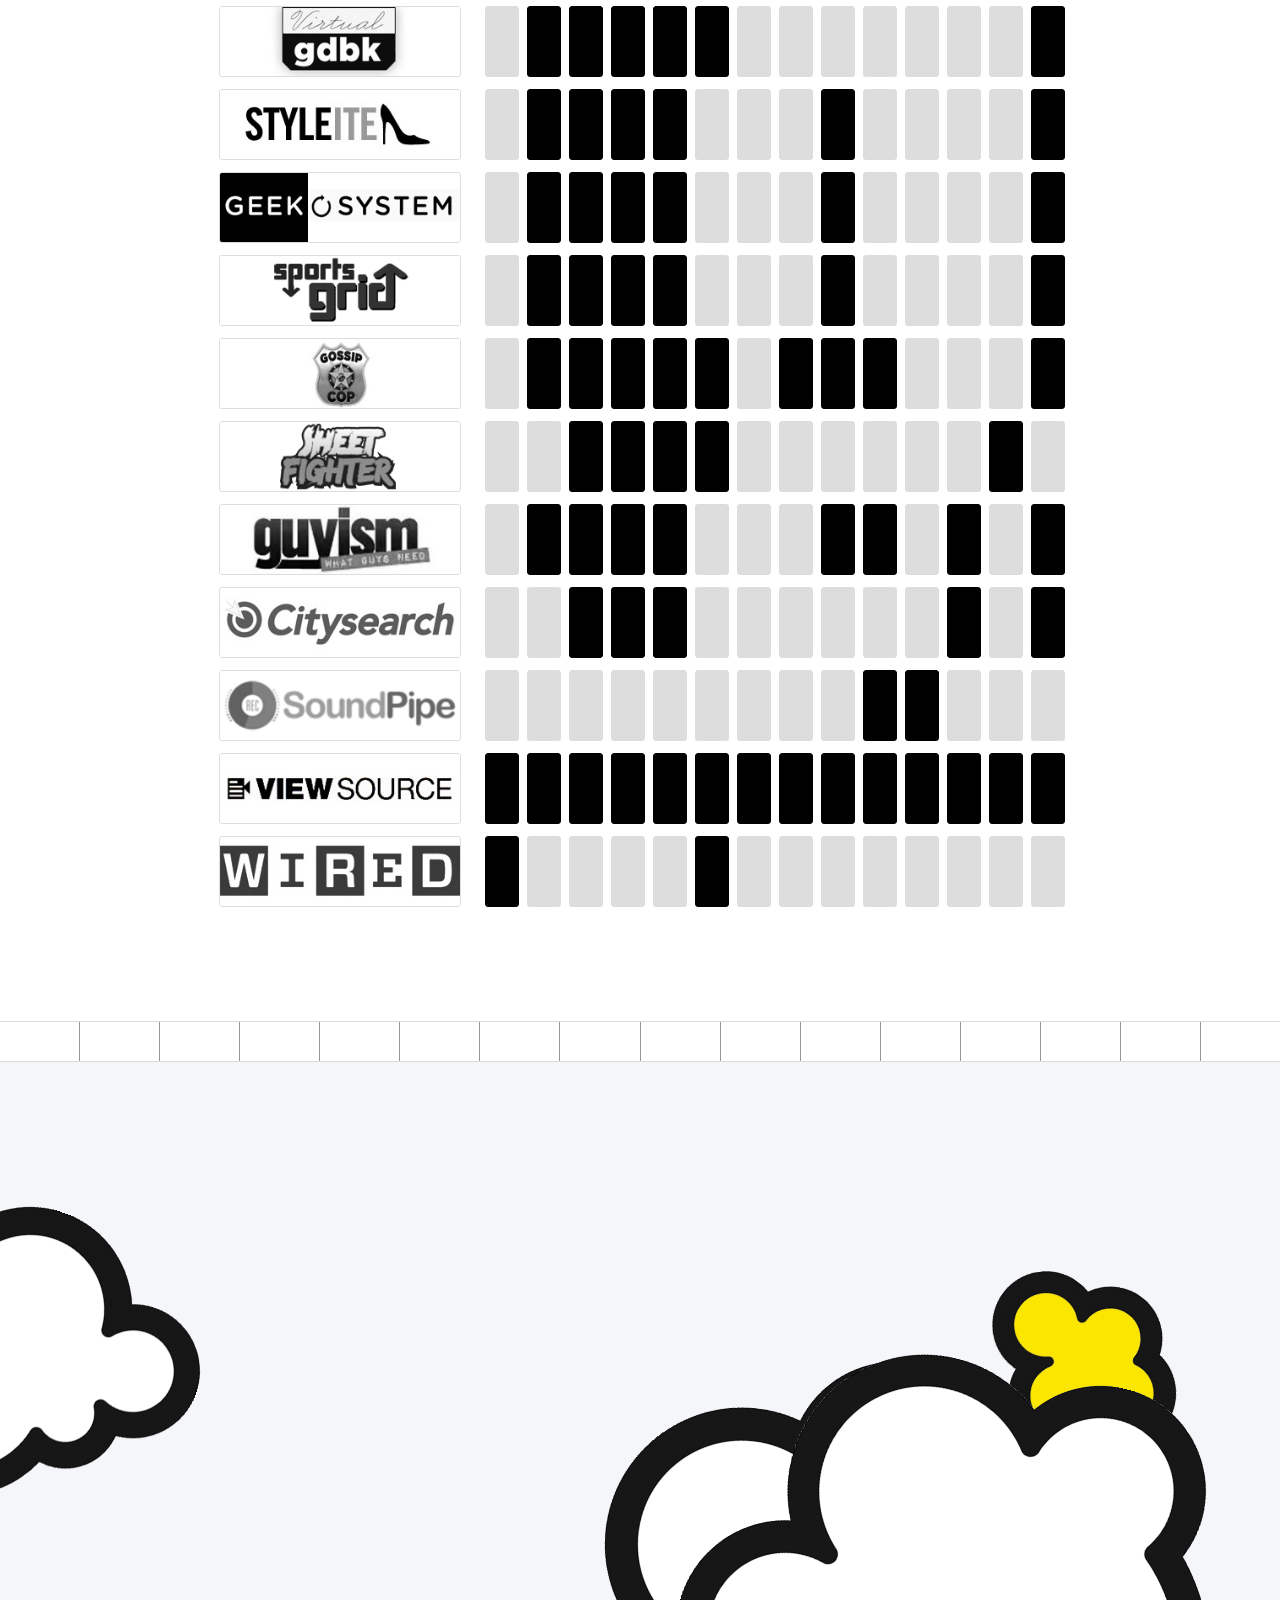
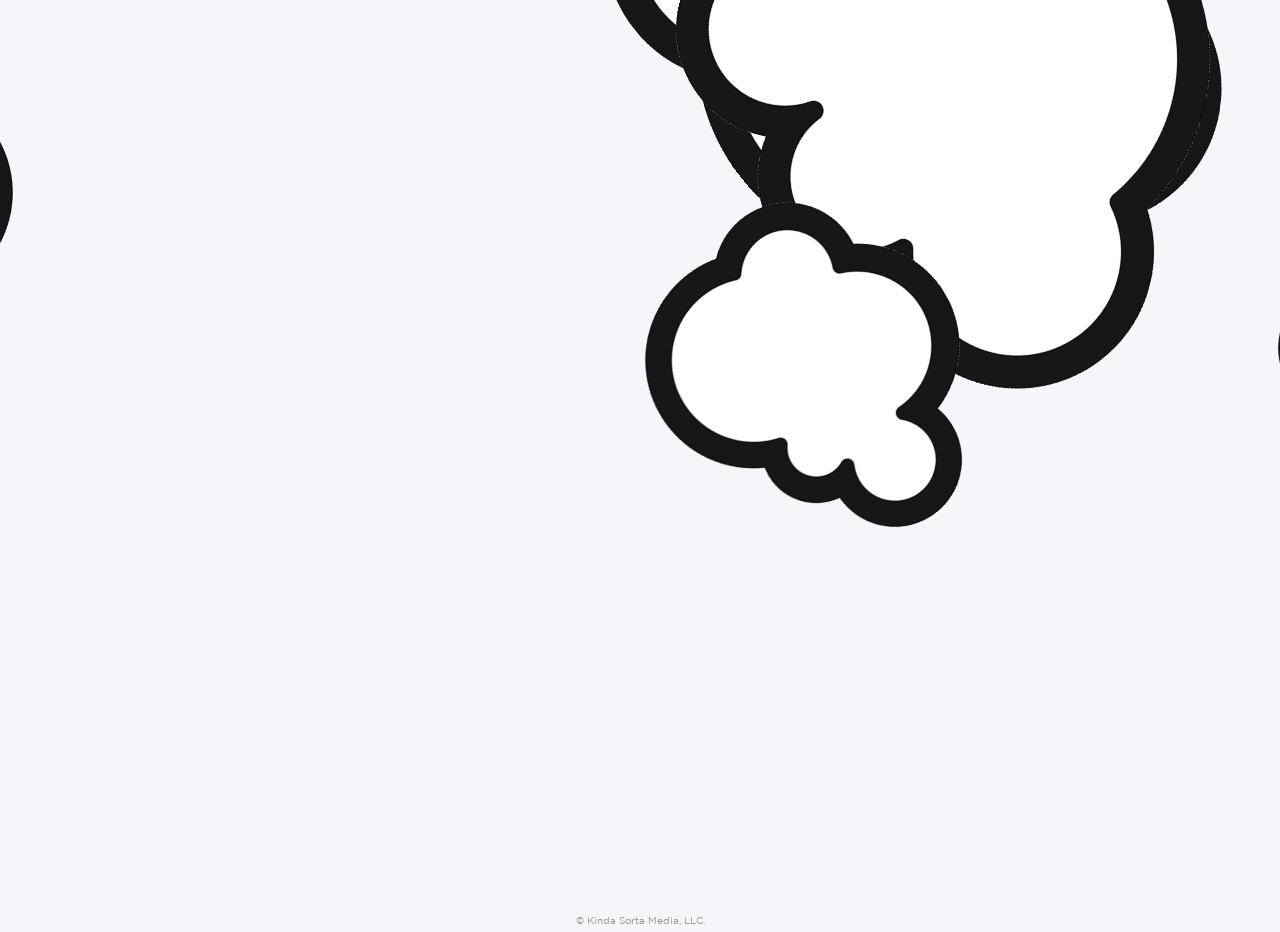
==== commit 98fba7e0: "Preload Gotham Book font for faster rendering 🤖 Generated with [Claude Code](https://claude.com/clau" ====
--- a/index.html
+++ b/index.html
@@ -34,6 +34,7 @@
 
 	<!-- Preload -->
 	<link rel="preload" as="image" href="img/kinda-sorta-media-logo.png">
+	<link rel="preload" as="font" type="font/woff2" href="fonts/GothamBook.woff2" crossorigin>
 
 	<style>
 :root {
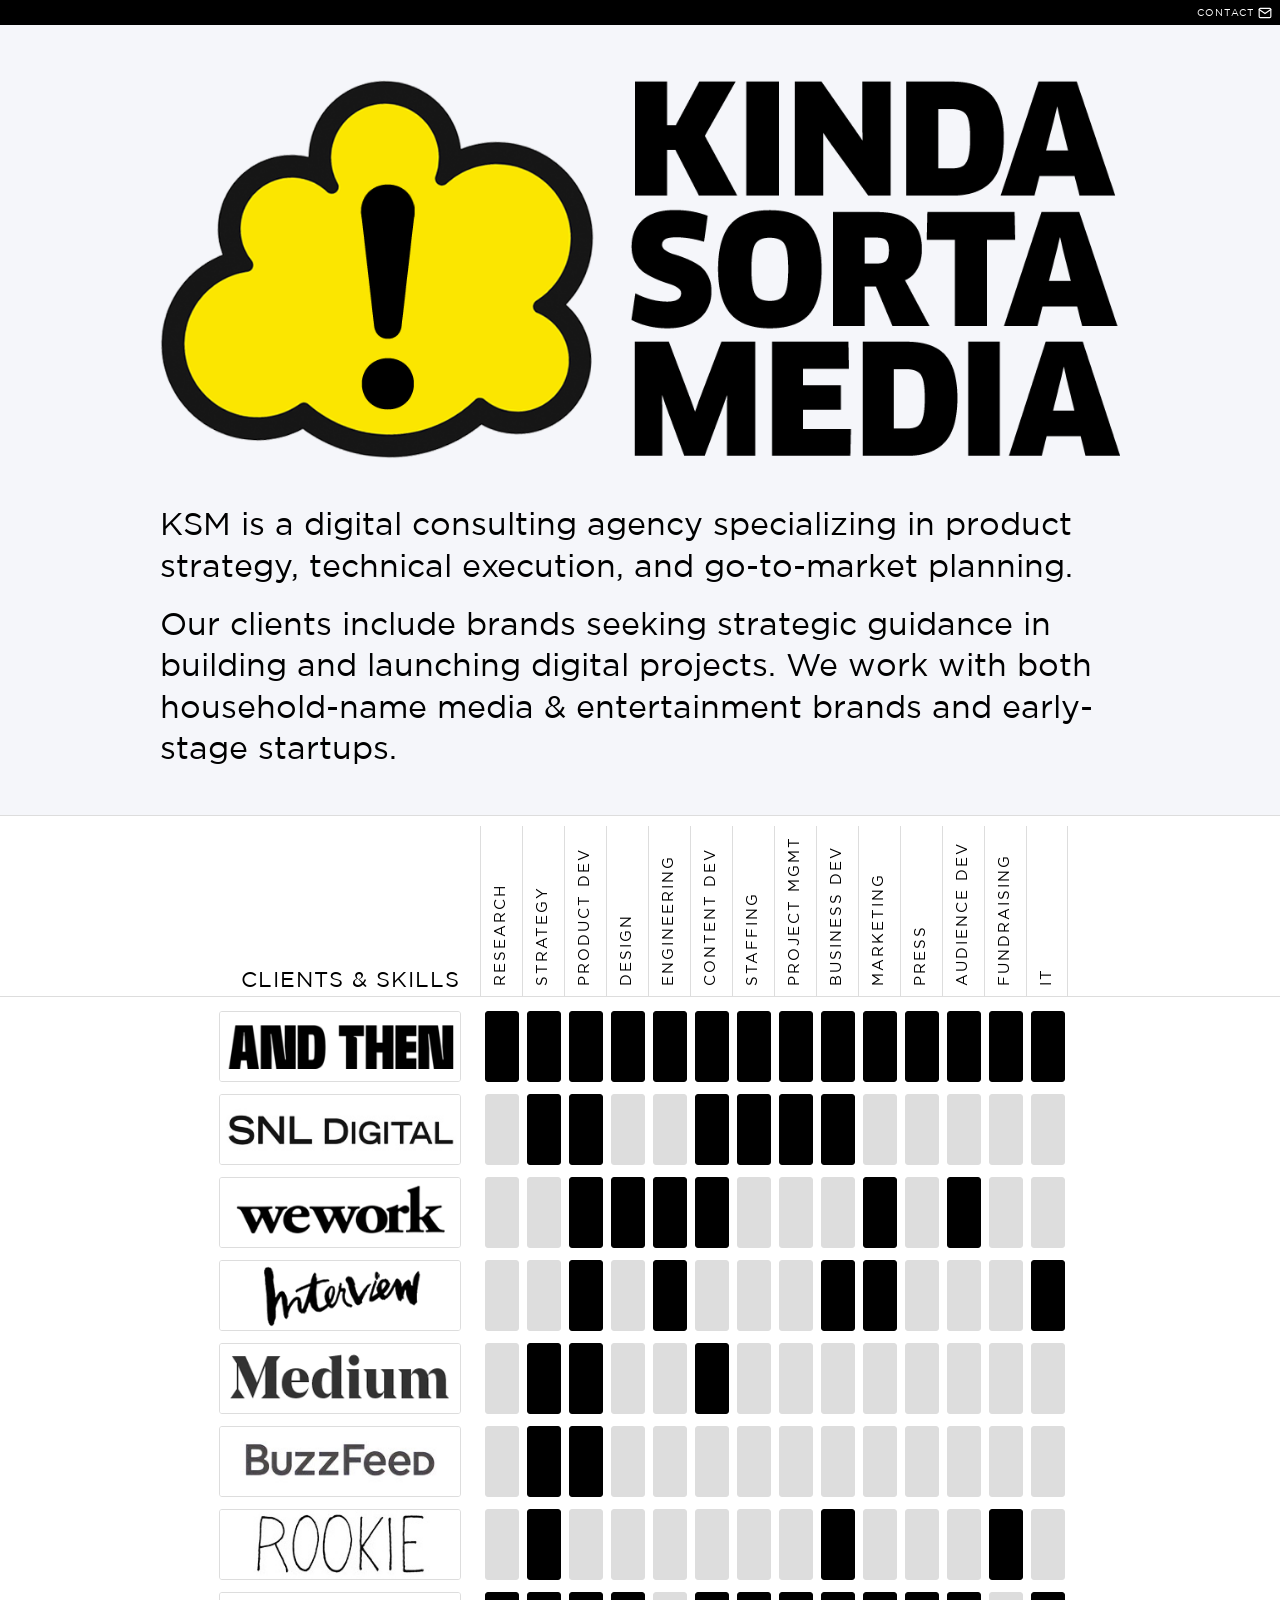
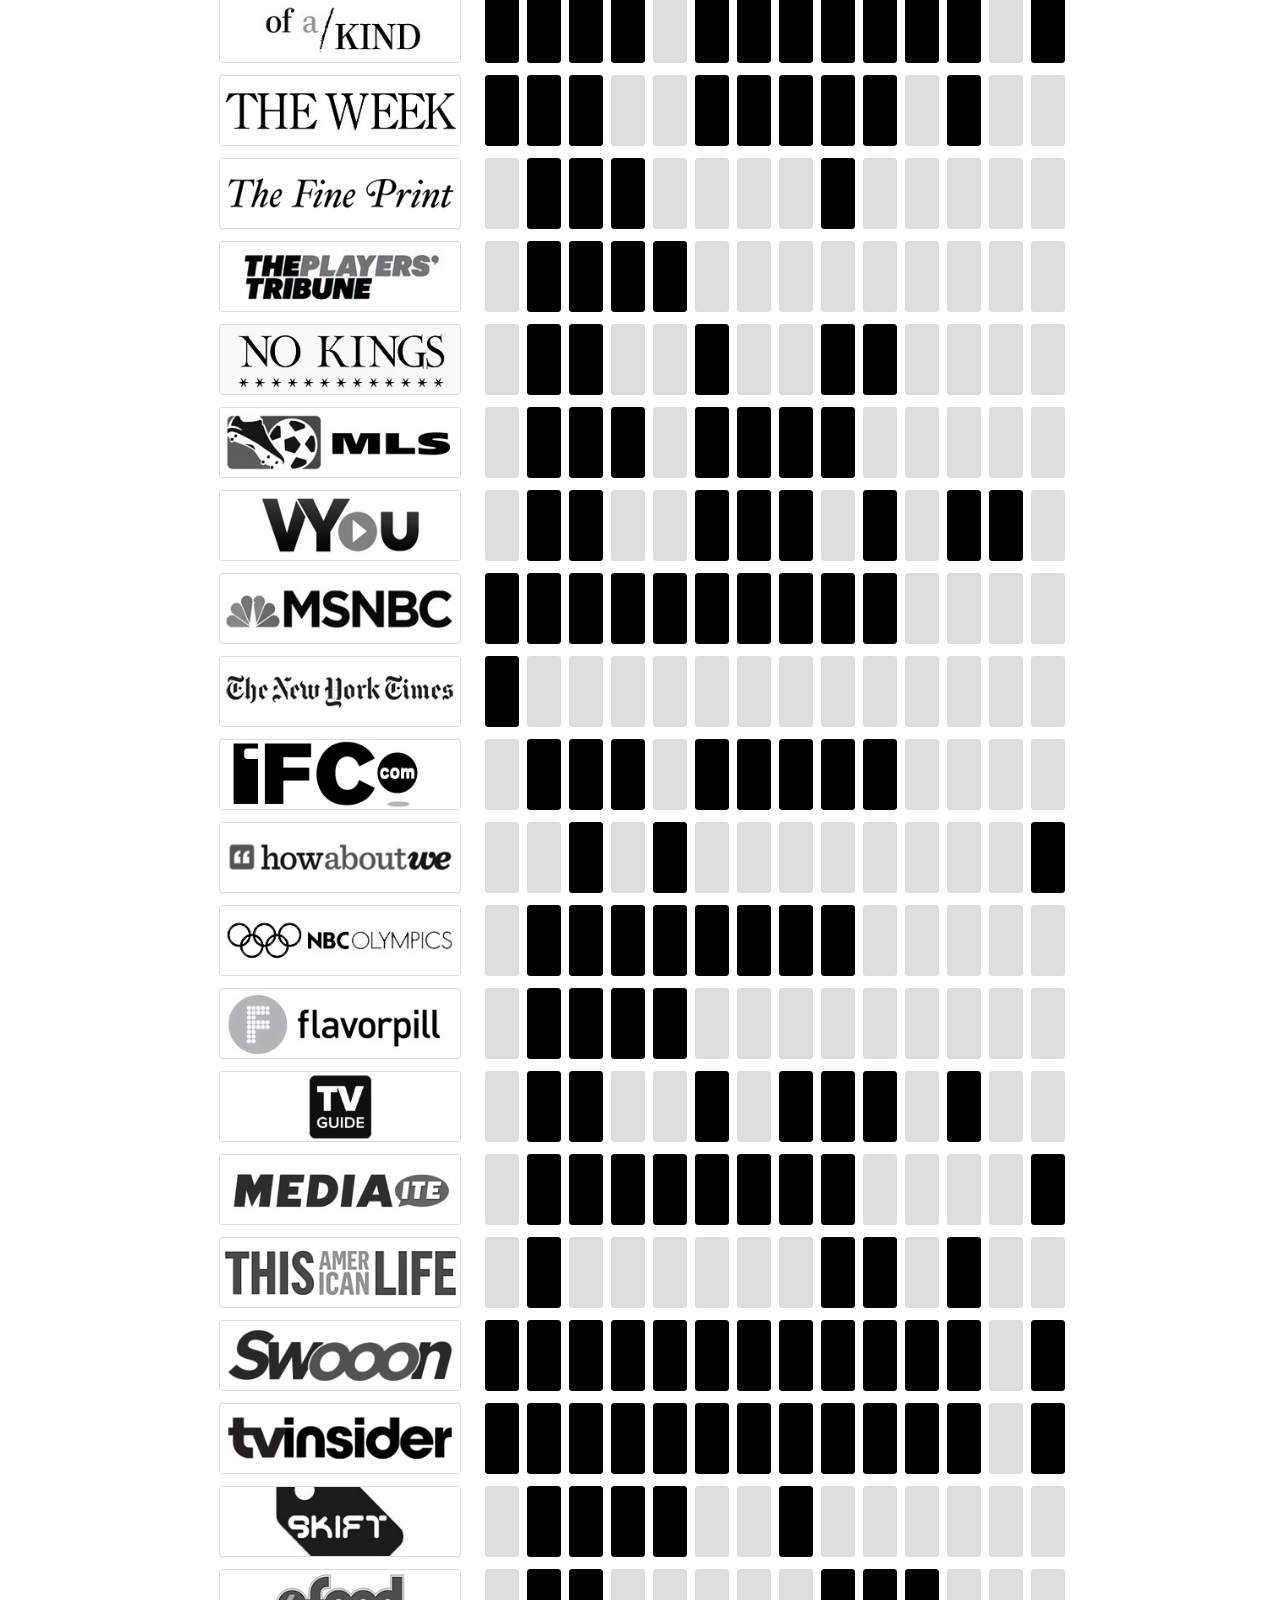
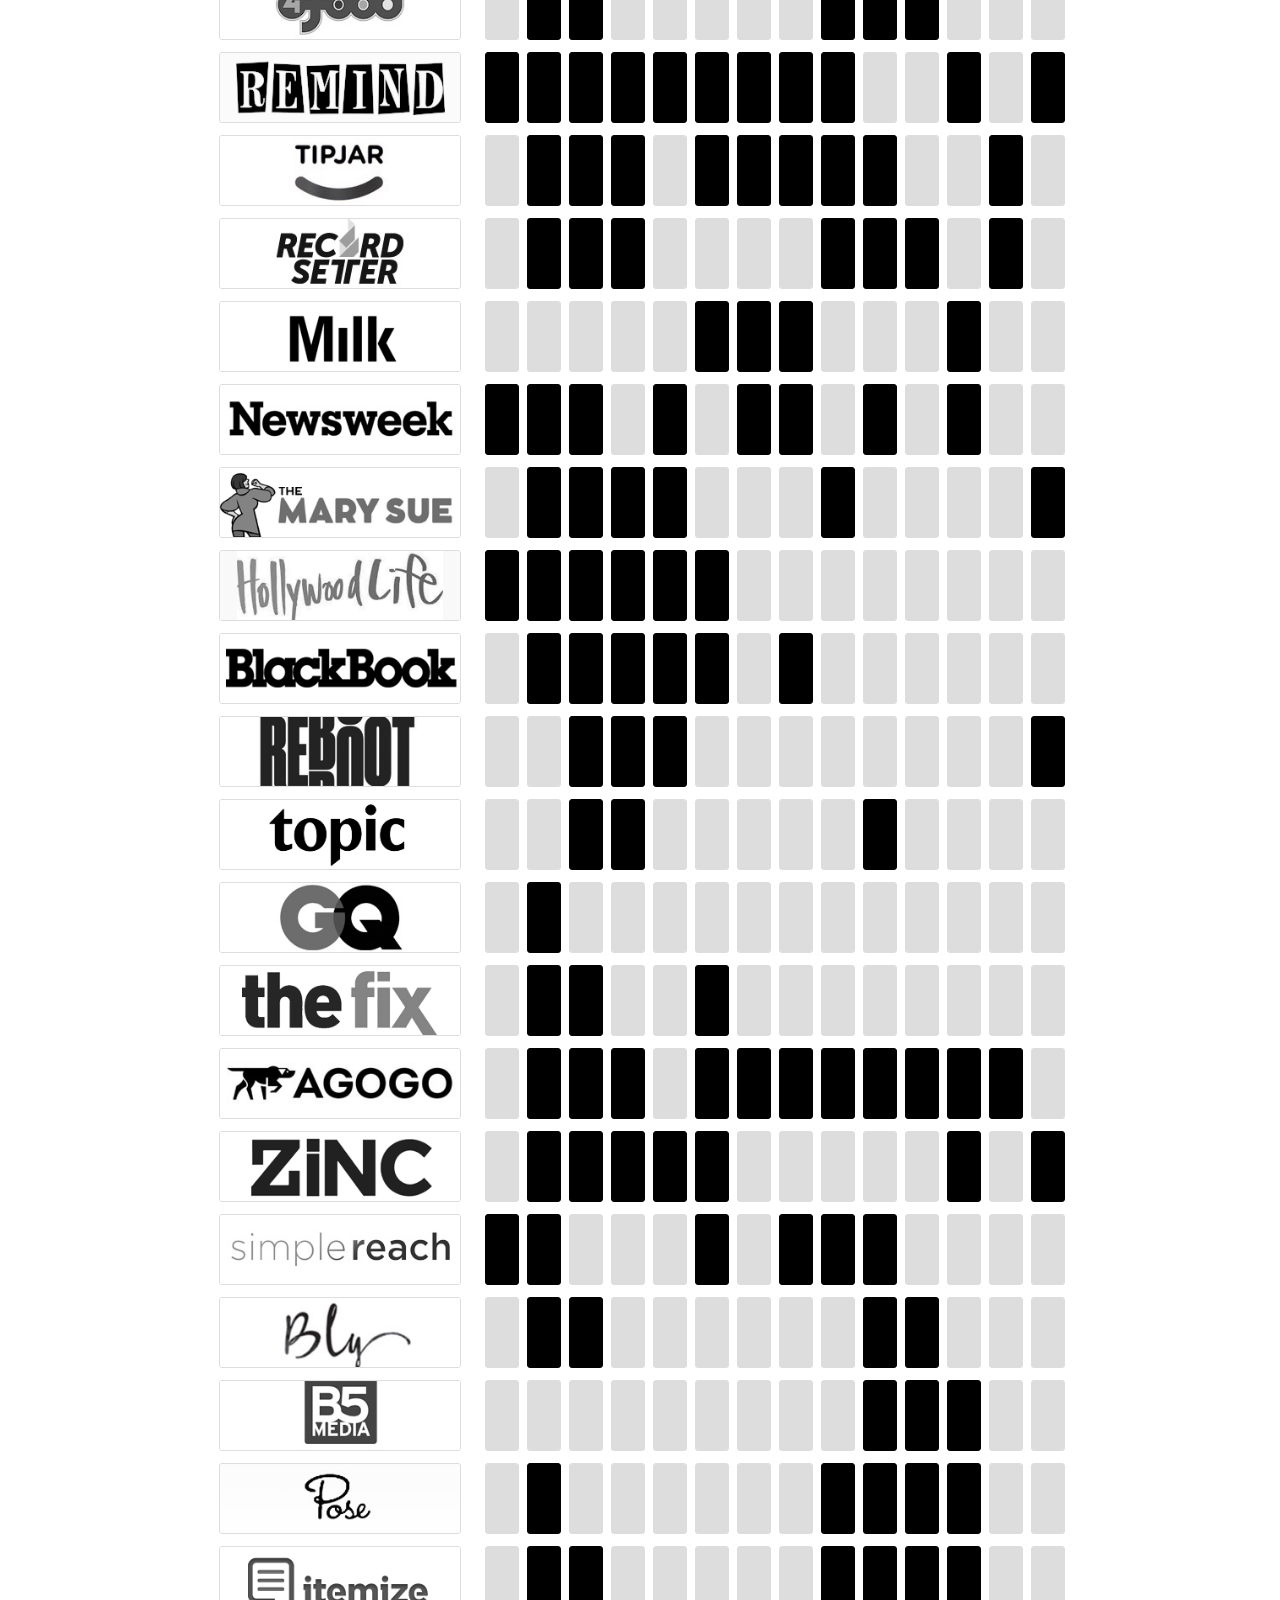
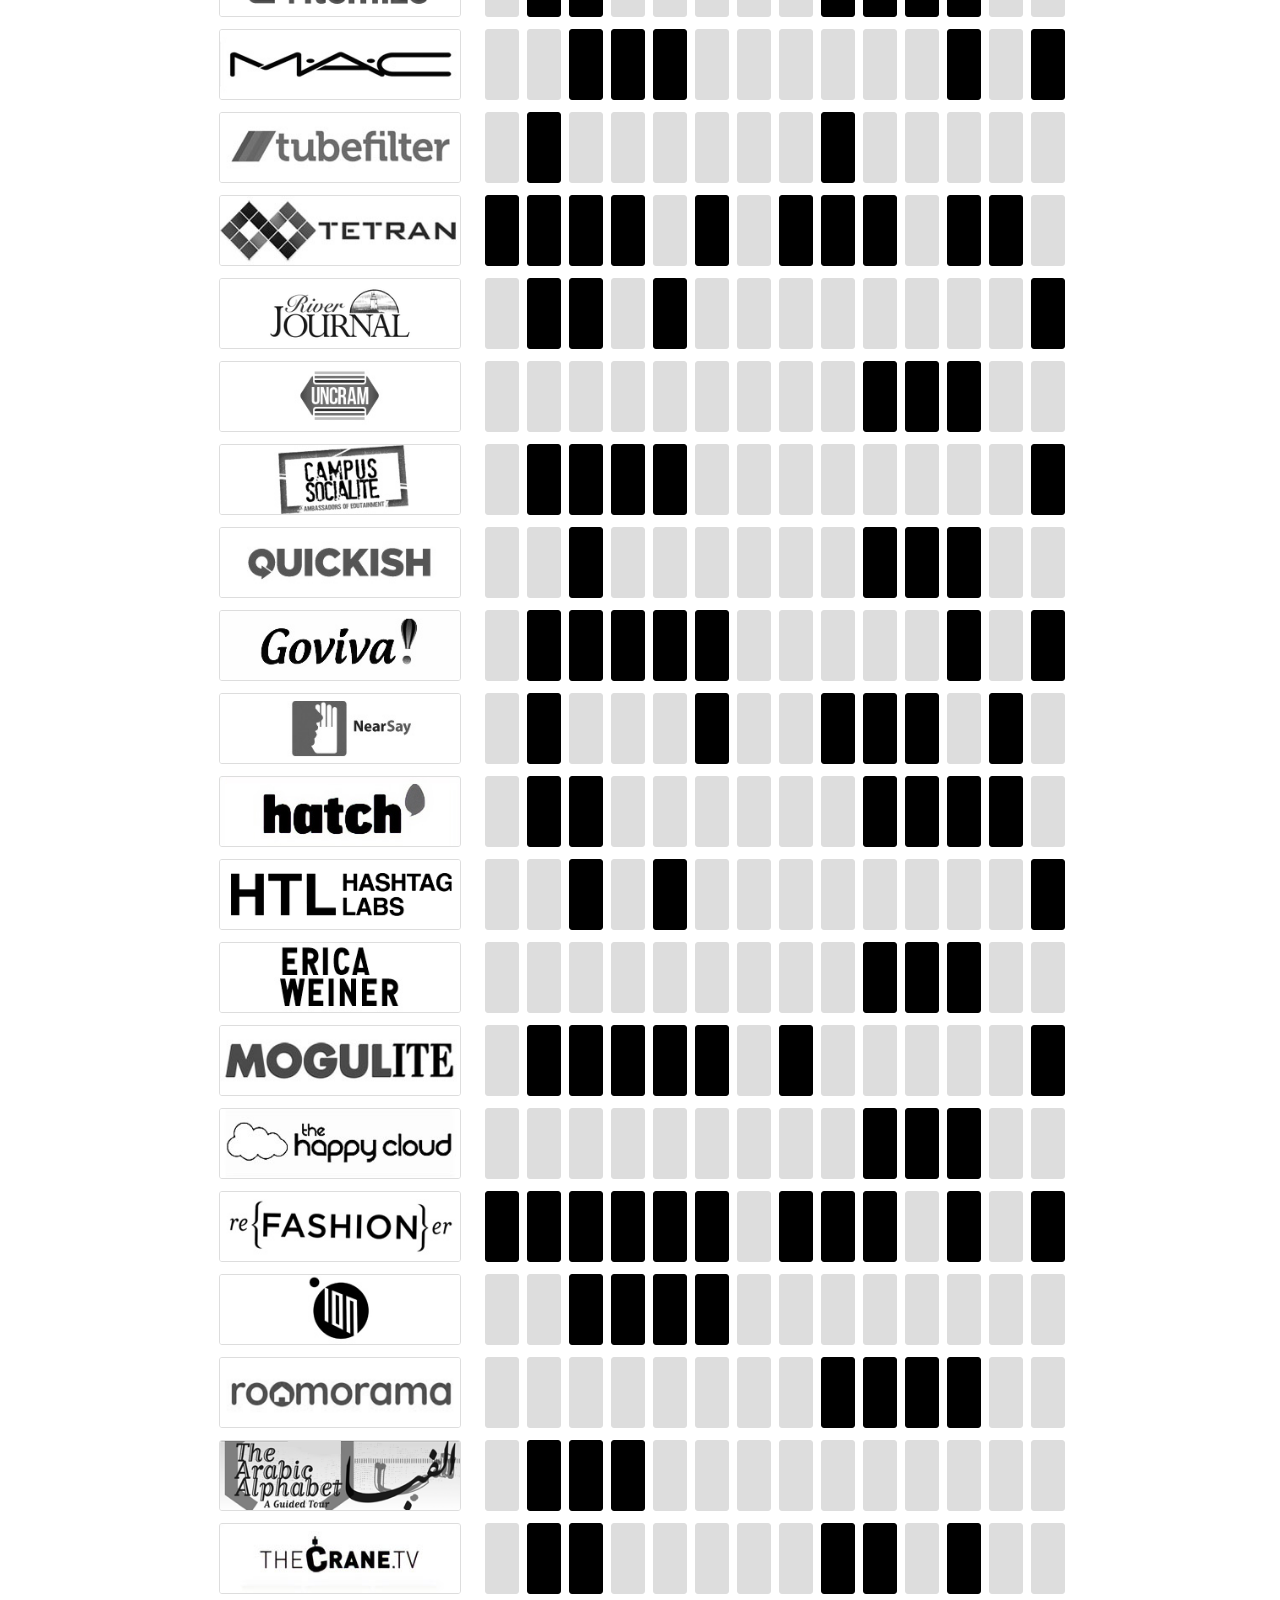
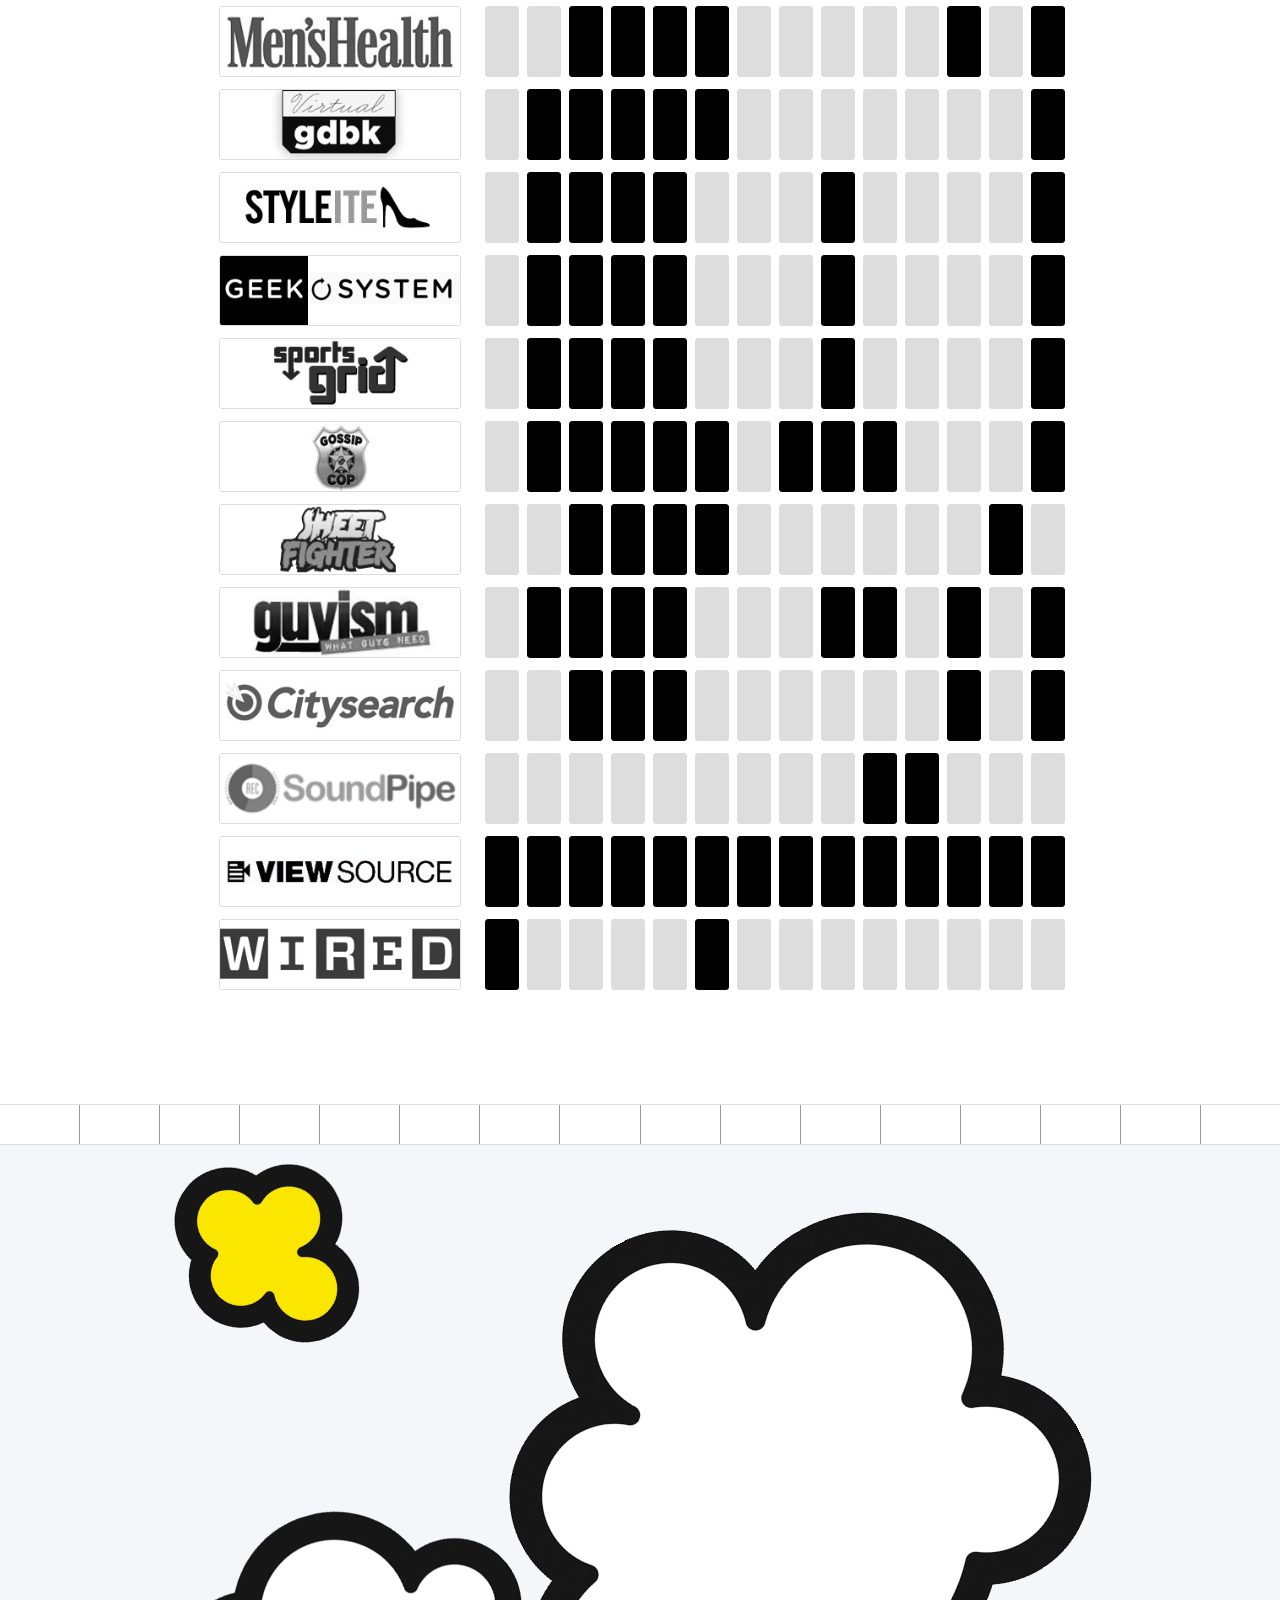
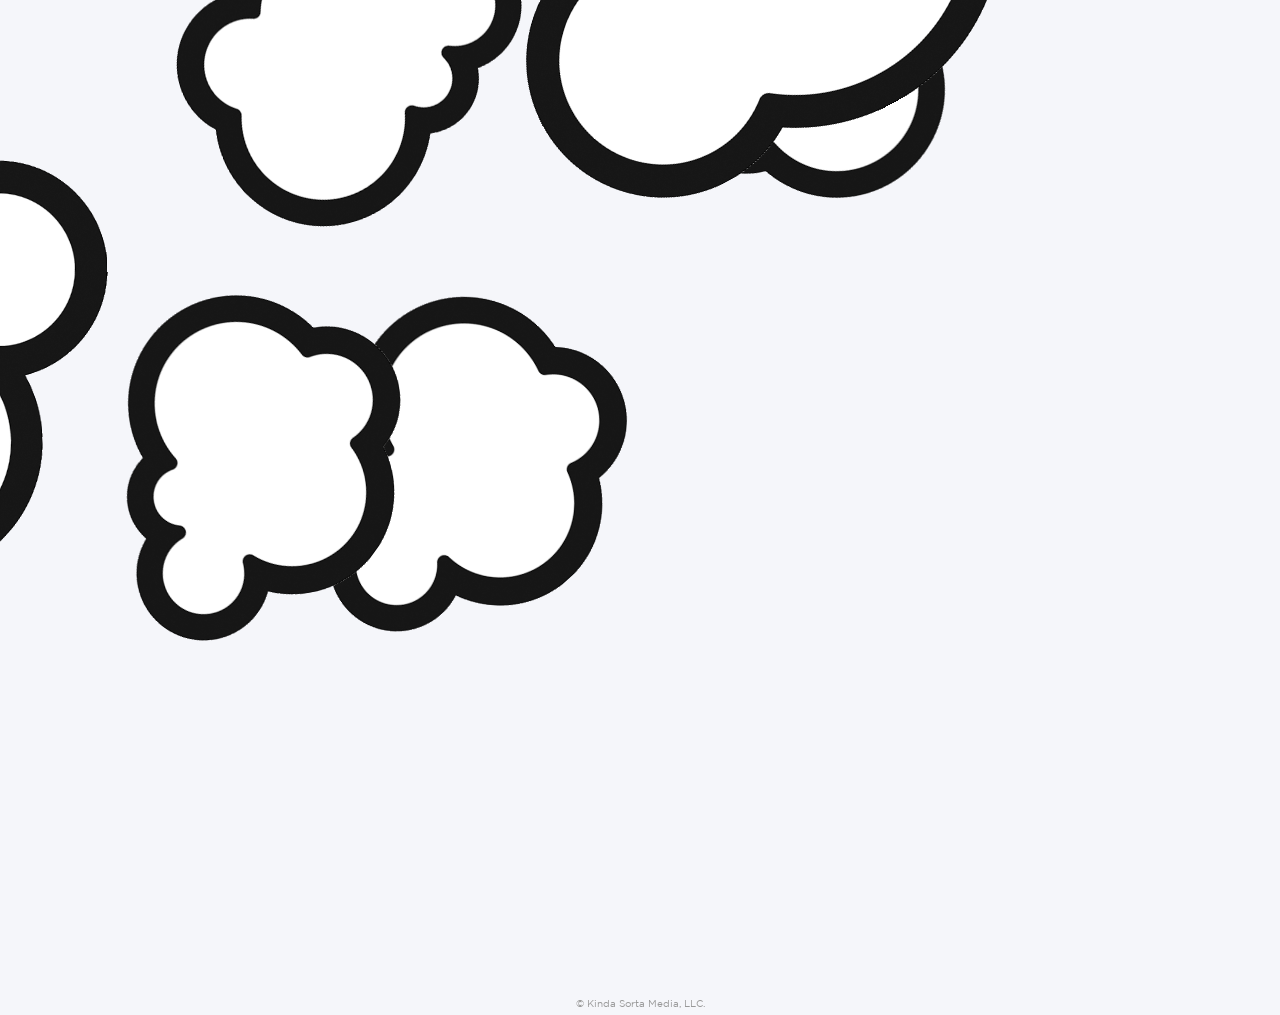
==== commit 82e59bac: "Add No Kings client and CLAUDE.md documentation - Add No Kings as new client above MLS with Strategy" ====
--- a/index.html
+++ b/index.html
@@ -677,6 +677,26 @@
 						<span class="empty-tall-box" aria-hidden="true"></span>
 						<span class="empty-tall-box" aria-hidden="true"></span>
 						<span class="empty-tall-box" aria-hidden="true"></span>
+						<span class="empty-tall-box" aria-hidden="true"></span>
+						<span class="empty-tall-box" aria-hidden="true"></span>
+						<span class="empty-tall-box" aria-hidden="true"></span>
+						<span class="empty-tall-box" aria-hidden="true"></span>
+					</div>
+				</article>
+				<article class="client">
+					<h3 class="visually-hidden">No Kings</h3>
+					<div class="client-image"><img class="site-image" width="240" height="69" loading="lazy" decoding="async" src="img/logo-no-kings.jpg" alt="No Kings"></div>
+					<div class="client-skills" aria-label="Services provided: Strategy, Product Dev, Content Dev, Business Dev, Marketing">
+						<span class="empty-tall-box" aria-hidden="true"></span>
+						<span class="tall-box" aria-hidden="true"></span>
+						<span class="tall-box" aria-hidden="true"></span>
+						<span class="empty-tall-box" aria-hidden="true"></span>
+						<span class="empty-tall-box" aria-hidden="true"></span>
+						<span class="tall-box" aria-hidden="true"></span>
+						<span class="empty-tall-box" aria-hidden="true"></span>
+						<span class="empty-tall-box" aria-hidden="true"></span>
+						<span class="tall-box" aria-hidden="true"></span>
+						<span class="tall-box" aria-hidden="true"></span>
 						<span class="empty-tall-box" aria-hidden="true"></span>
 						<span class="empty-tall-box" aria-hidden="true"></span>
 						<span class="empty-tall-box" aria-hidden="true"></span>
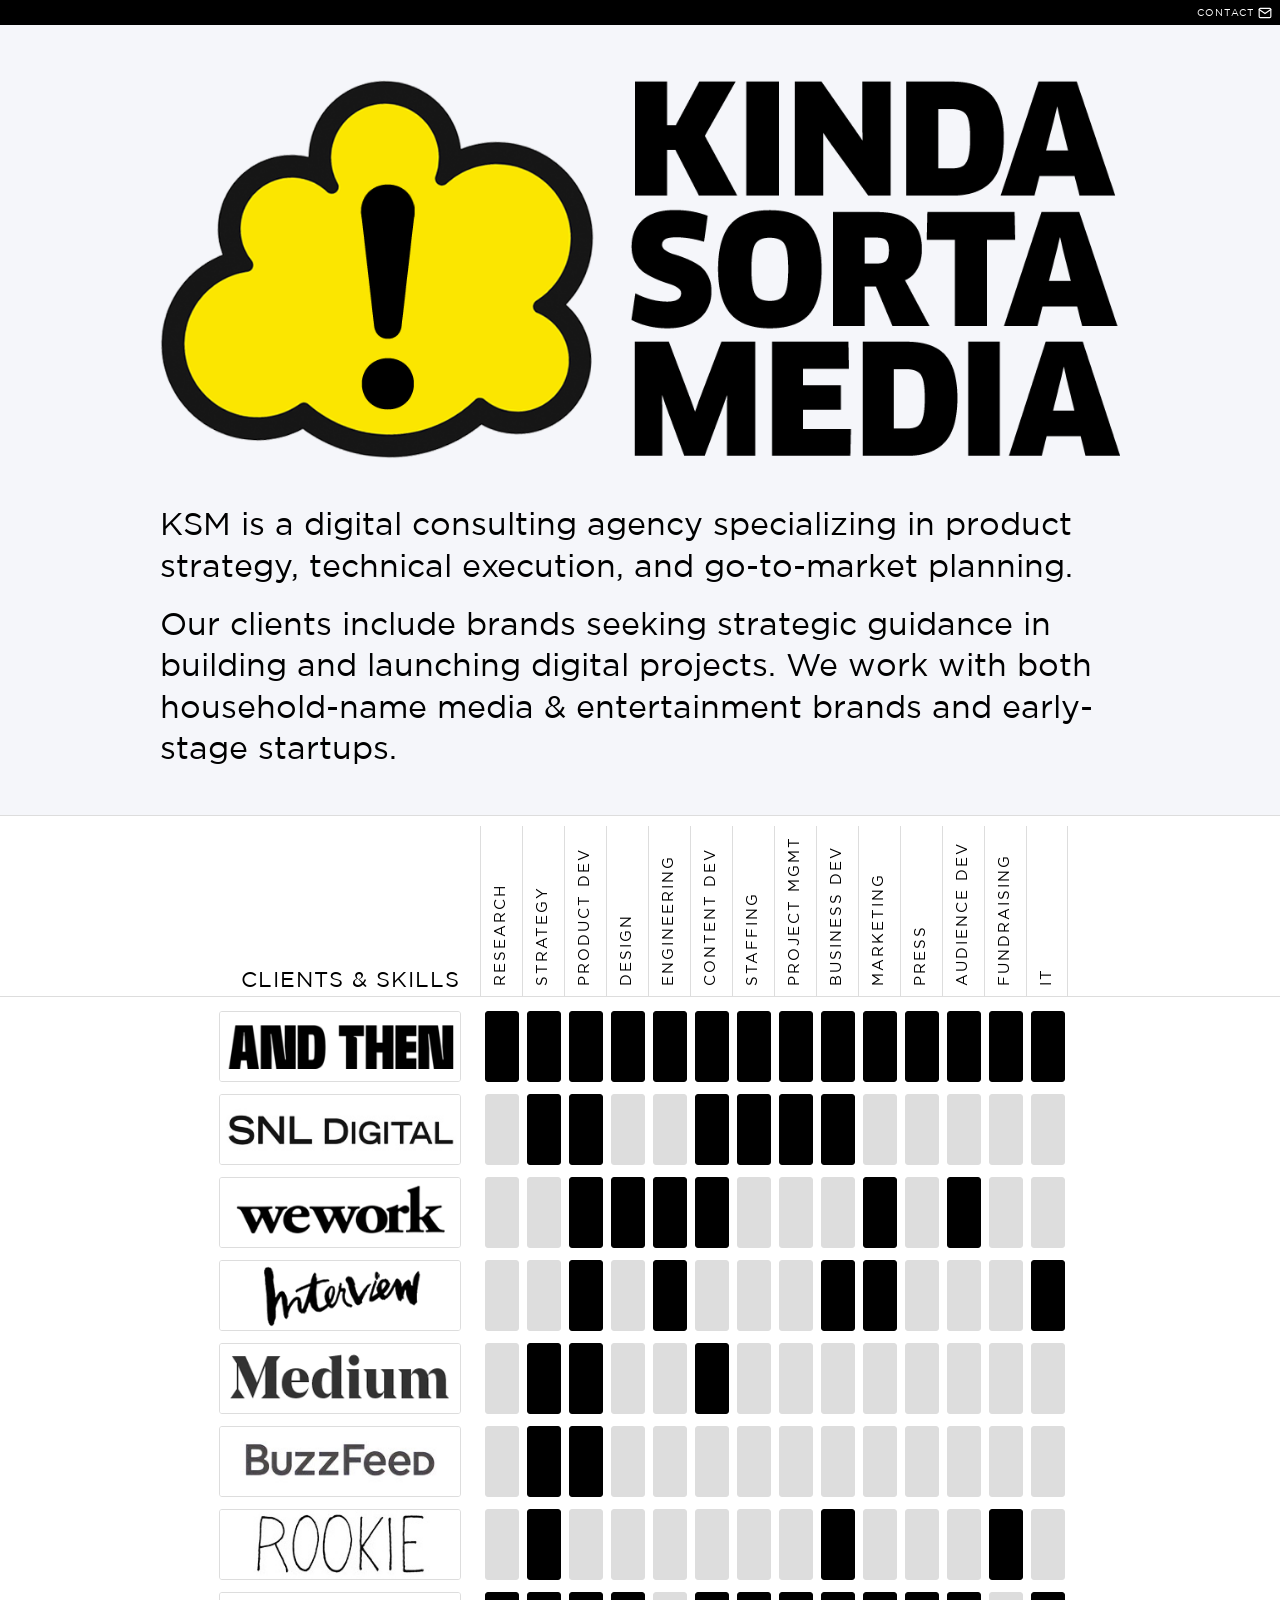
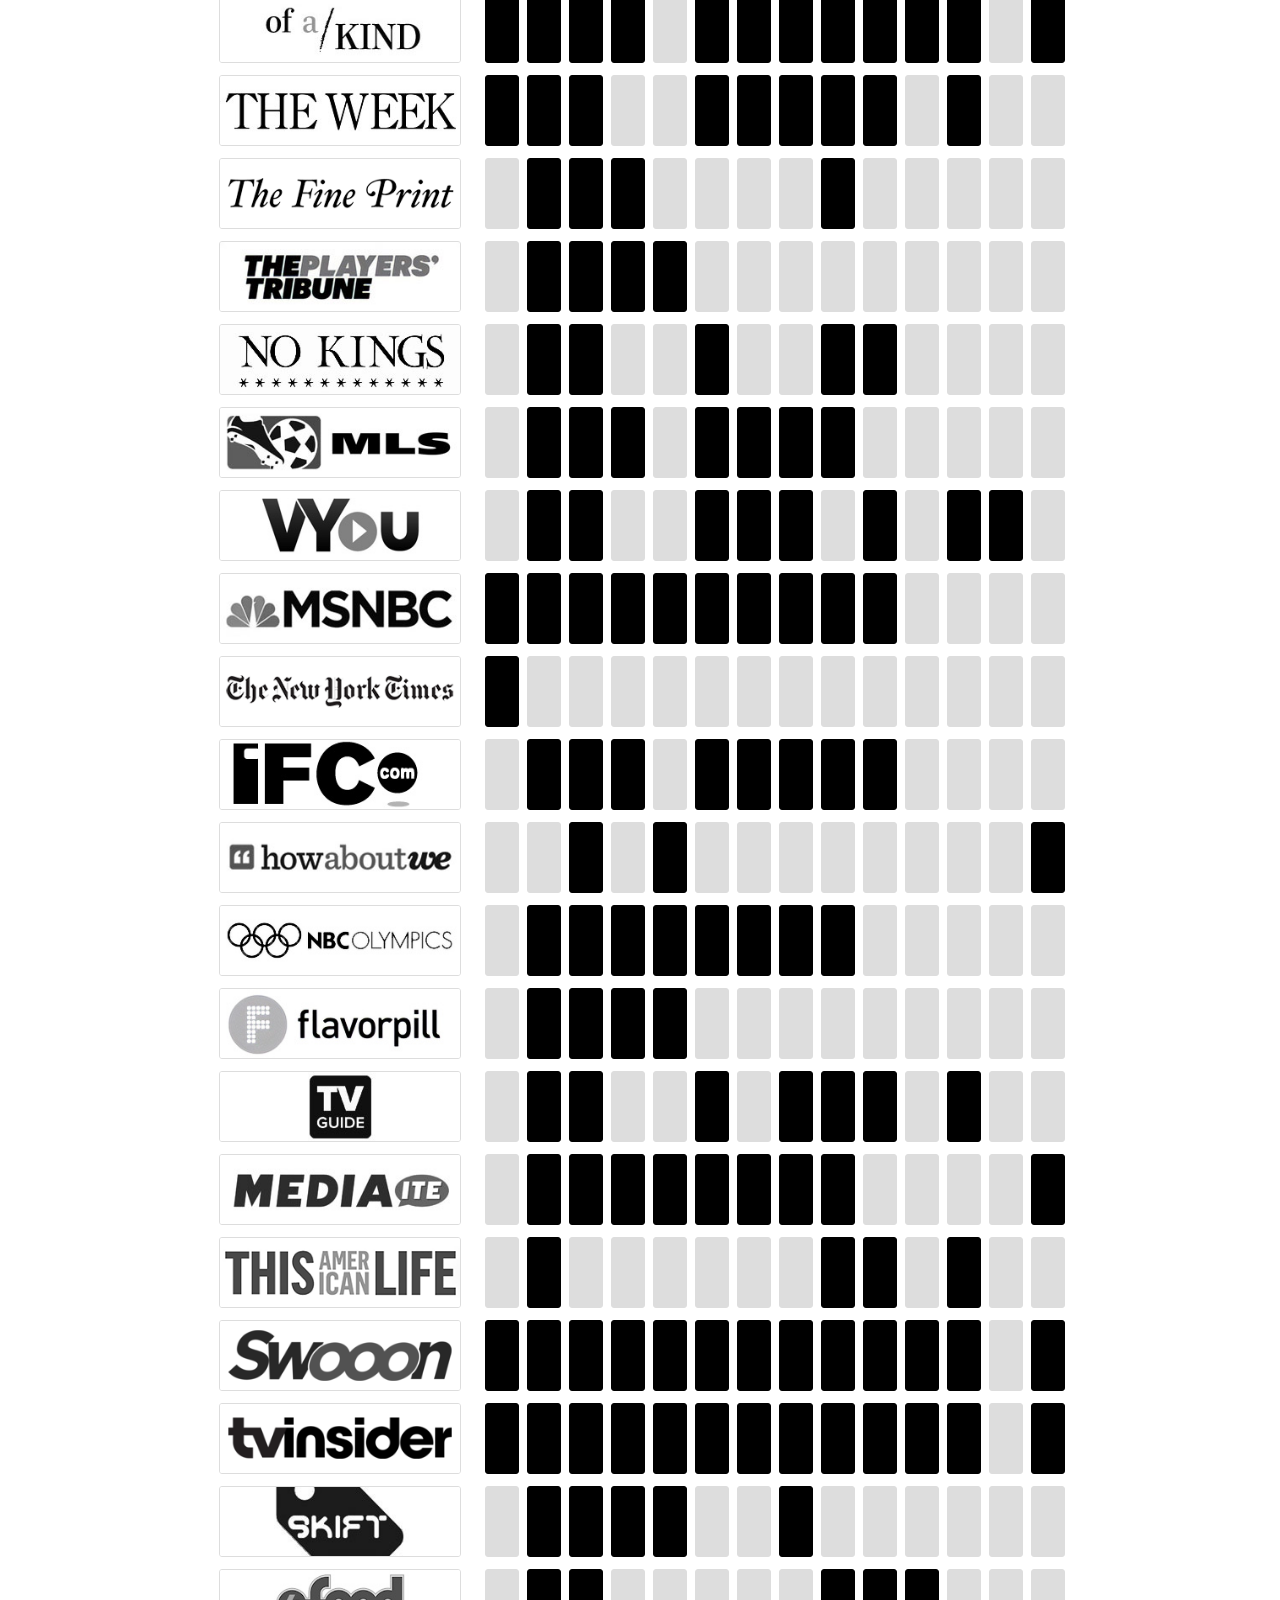
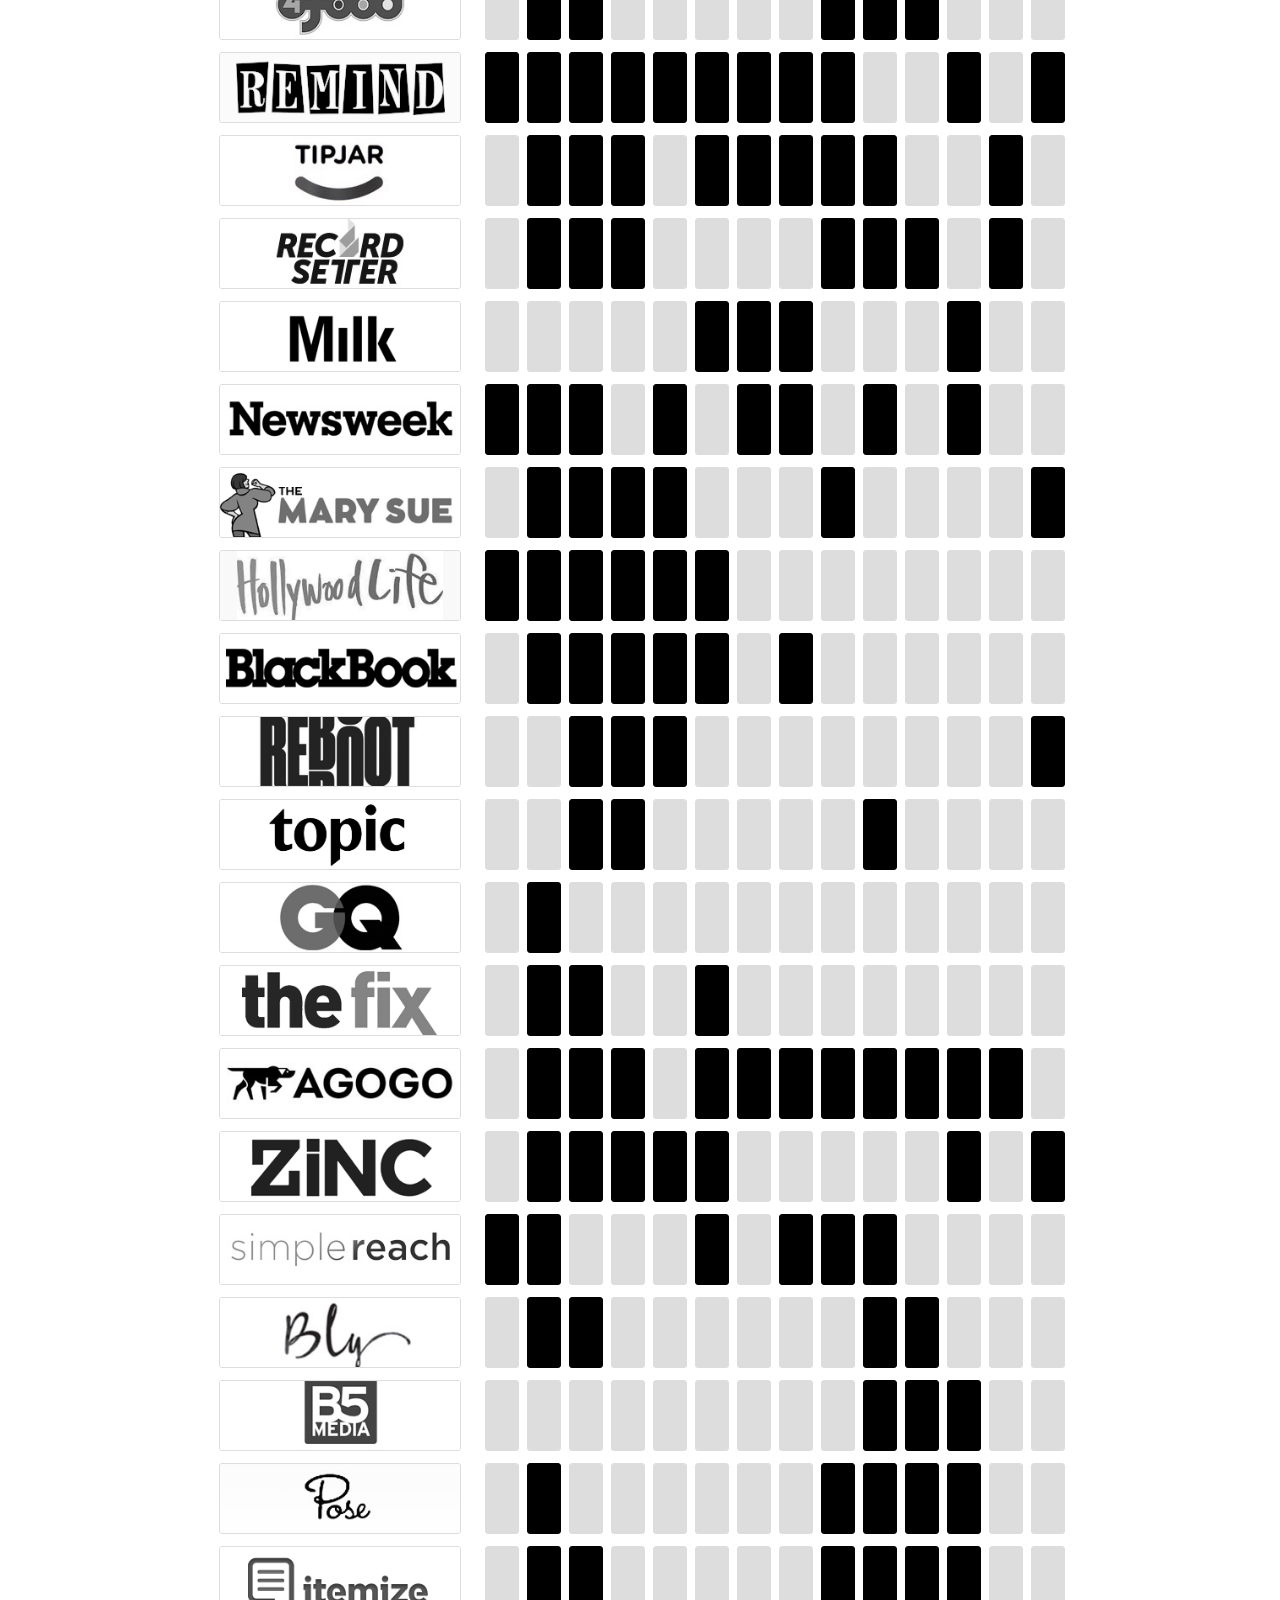
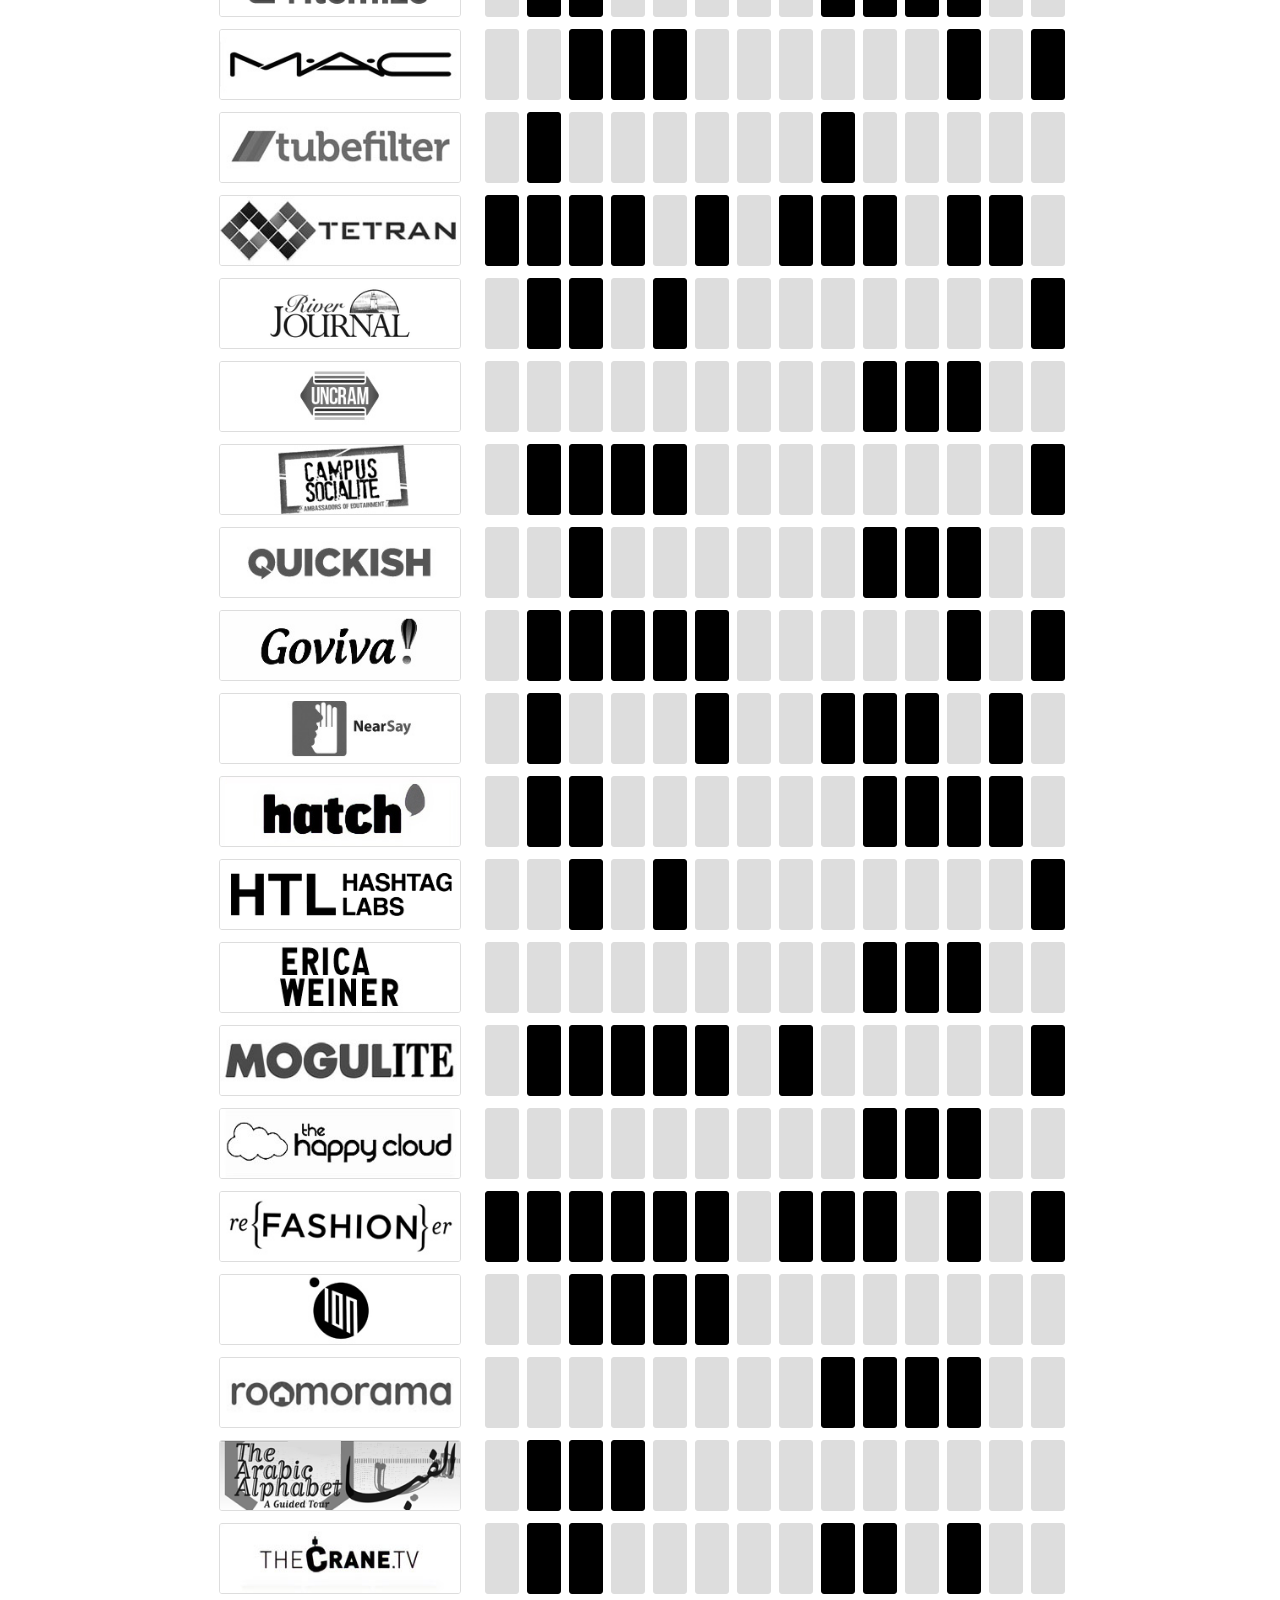
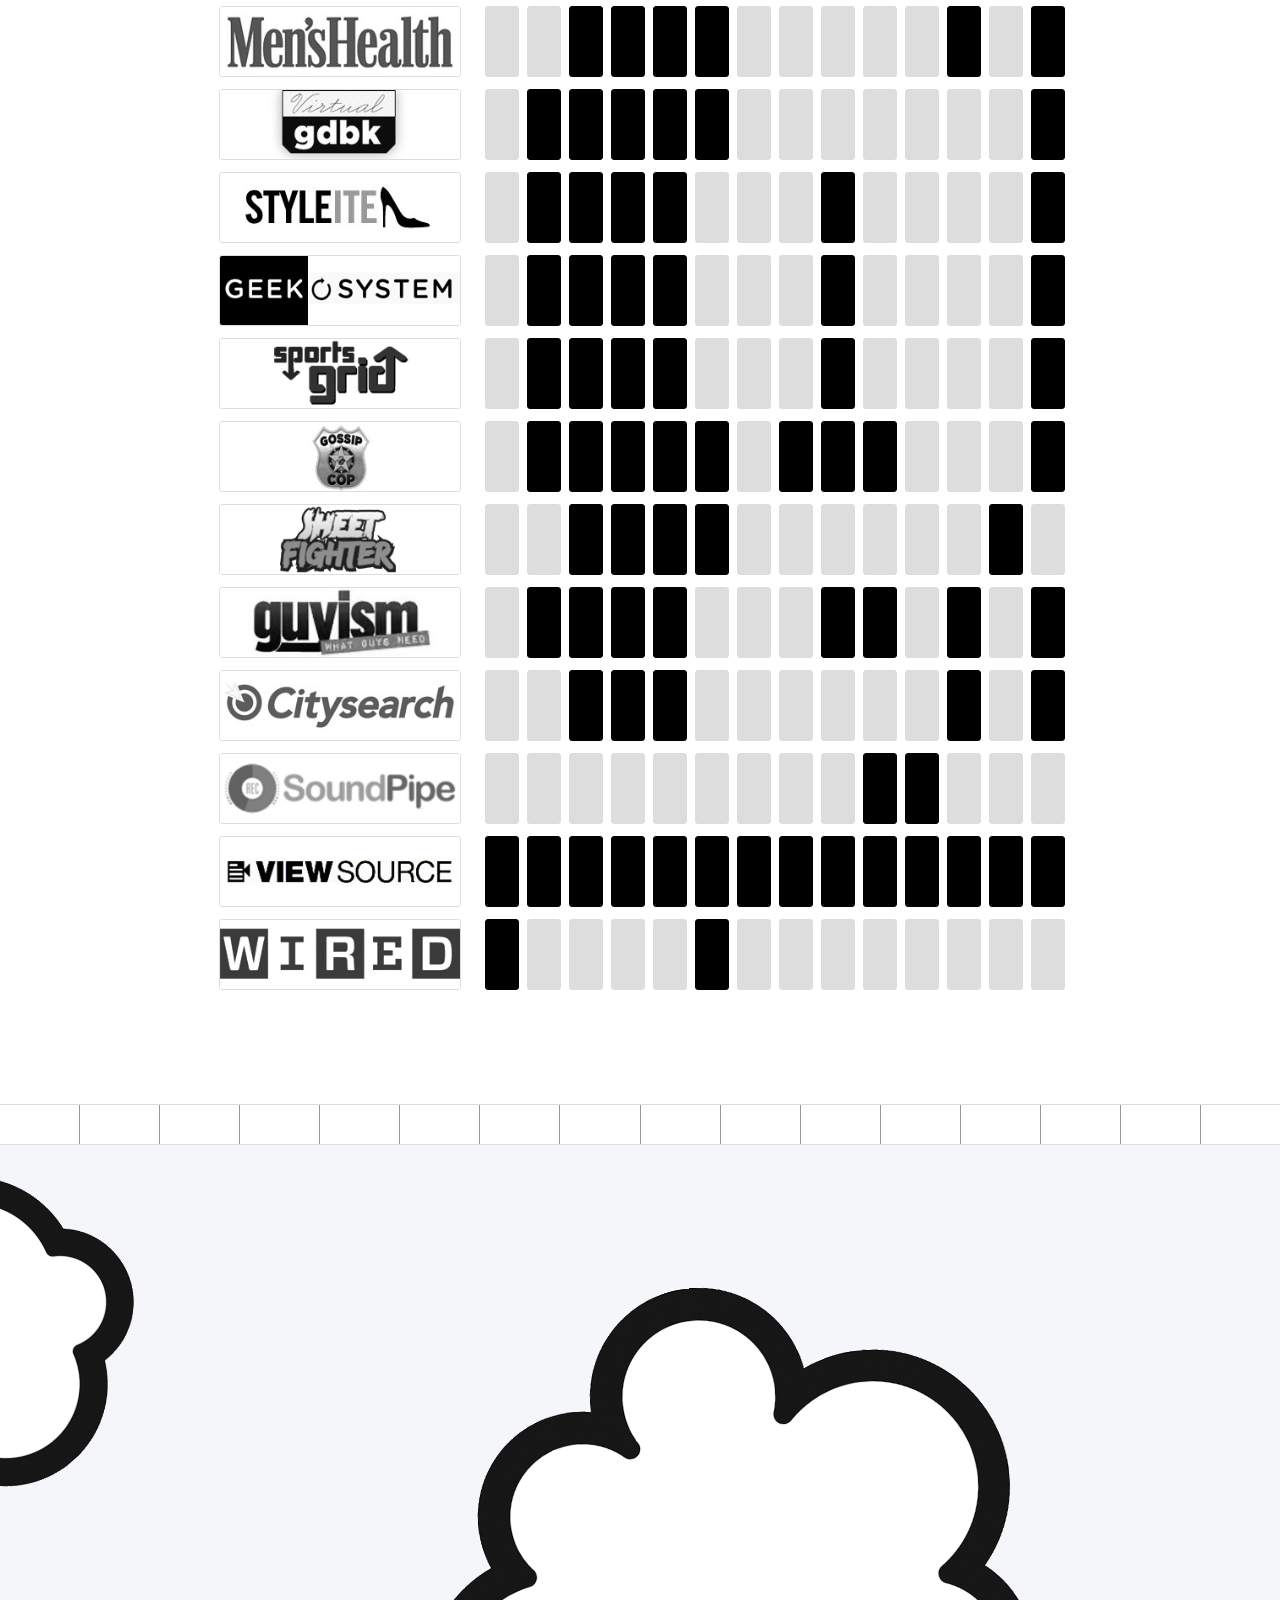
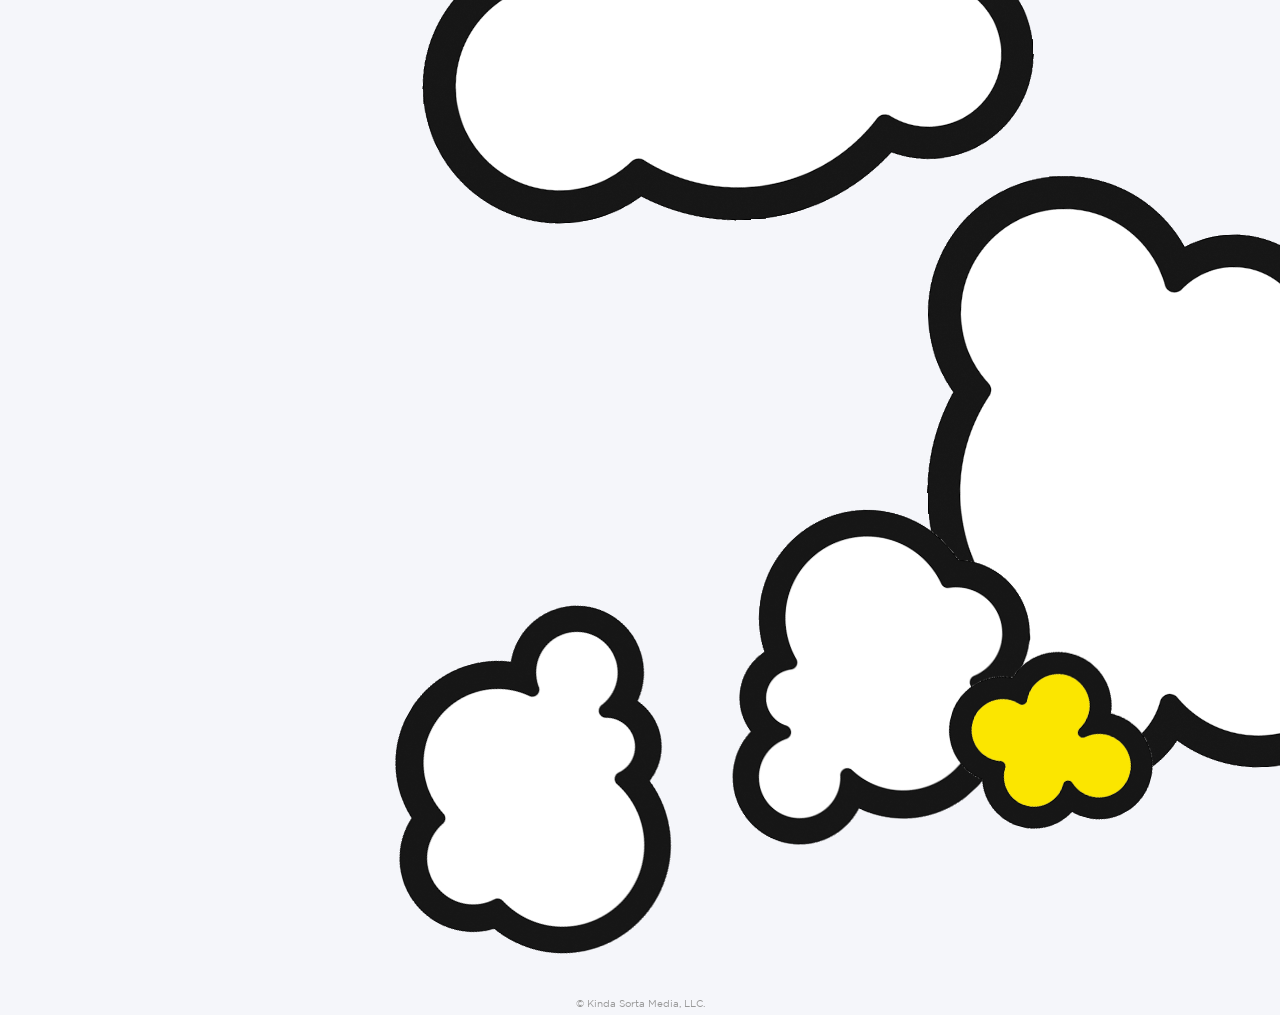
==== commit c8c6bba9: "Add link to No Kings client Co-Authored-By: Claude Opus 4.5 <noreply@anthropic.com>" ====
--- a/index.html
+++ b/index.html
@@ -685,7 +685,7 @@
 				</article>
 				<article class="client">
 					<h3 class="visually-hidden">No Kings</h3>
-					<div class="client-image"><img class="site-image" width="240" height="69" loading="lazy" decoding="async" src="img/logo-no-kings.jpg" alt="No Kings"></div>
+					<div class="client-image"><a target="_blank" rel="noopener" href="https://nokingshq.com/"><img class="site-image" width="240" height="69" loading="lazy" decoding="async" src="img/logo-no-kings.jpg" alt="No Kings"></a></div>
 					<div class="client-skills" aria-label="Services provided: Strategy, Product Dev, Content Dev, Business Dev, Marketing">
 						<span class="empty-tall-box" aria-hidden="true"></span>
 						<span class="tall-box" aria-hidden="true"></span>
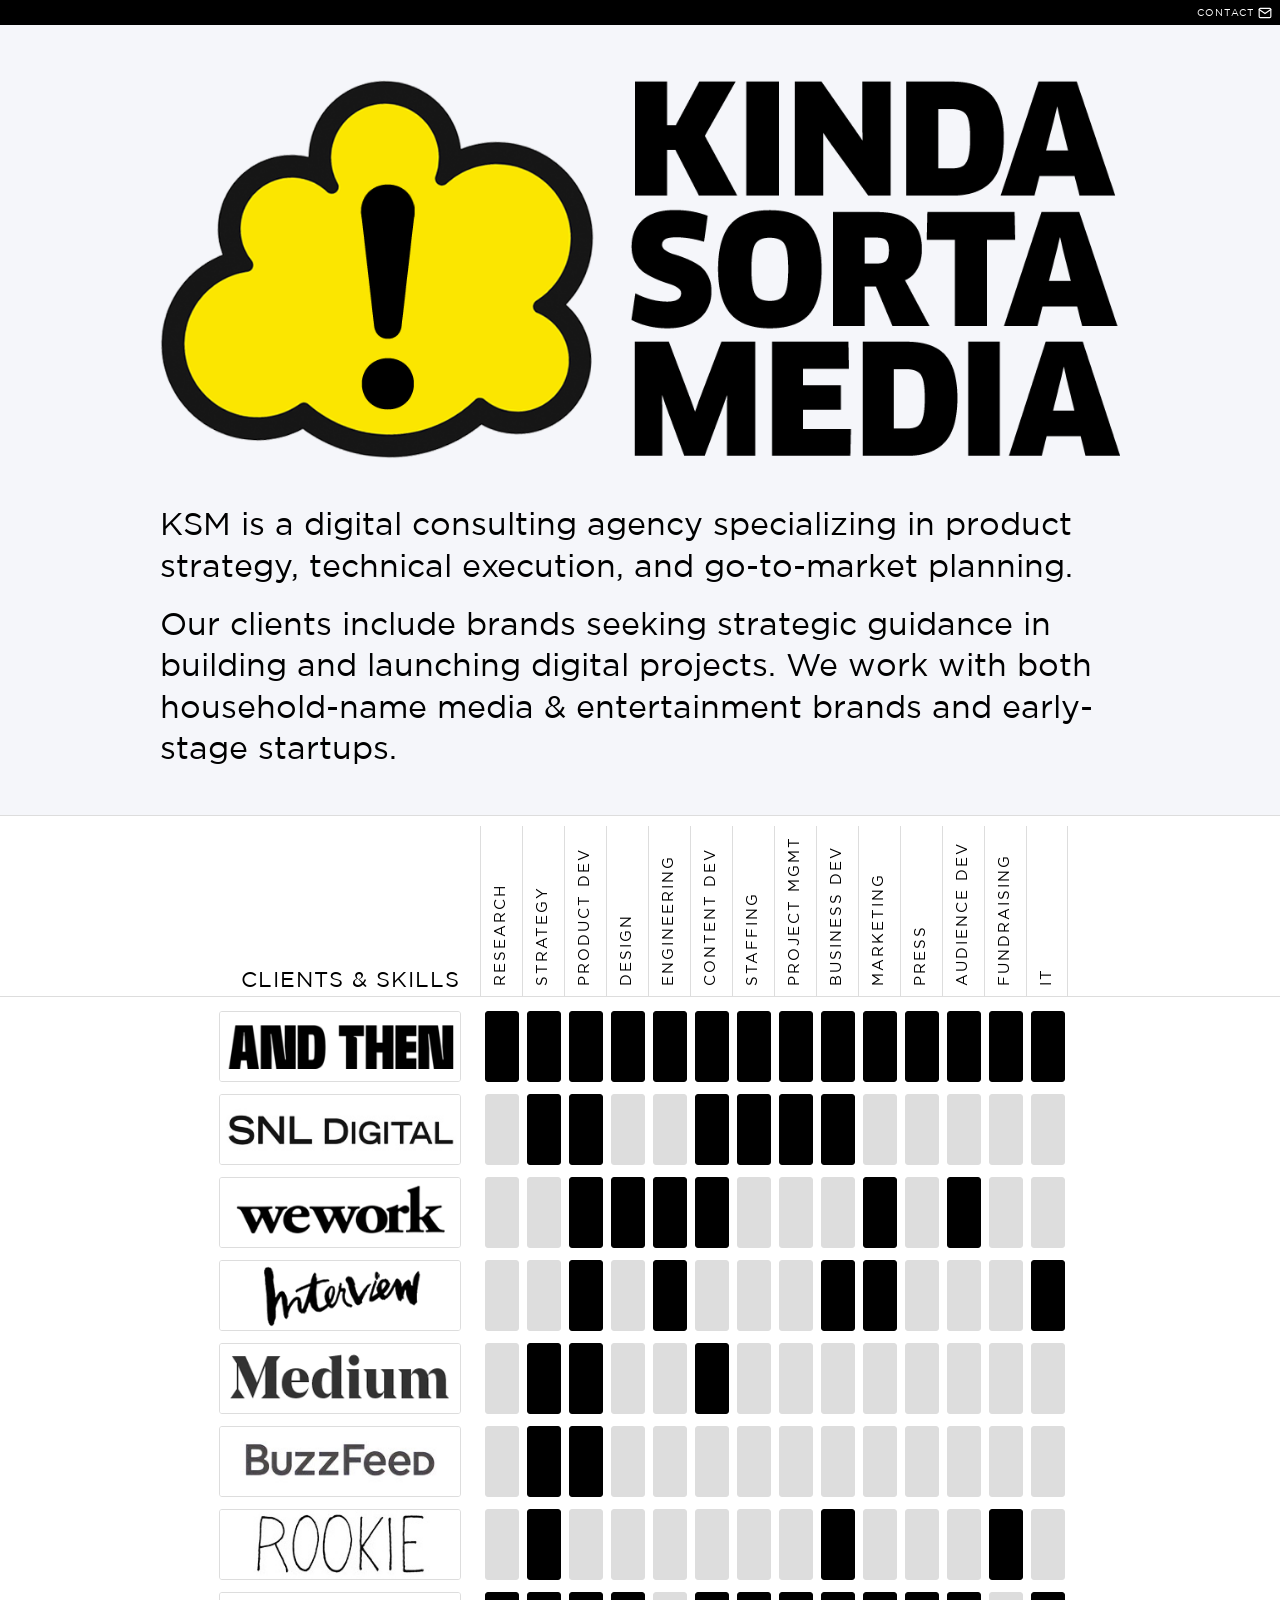
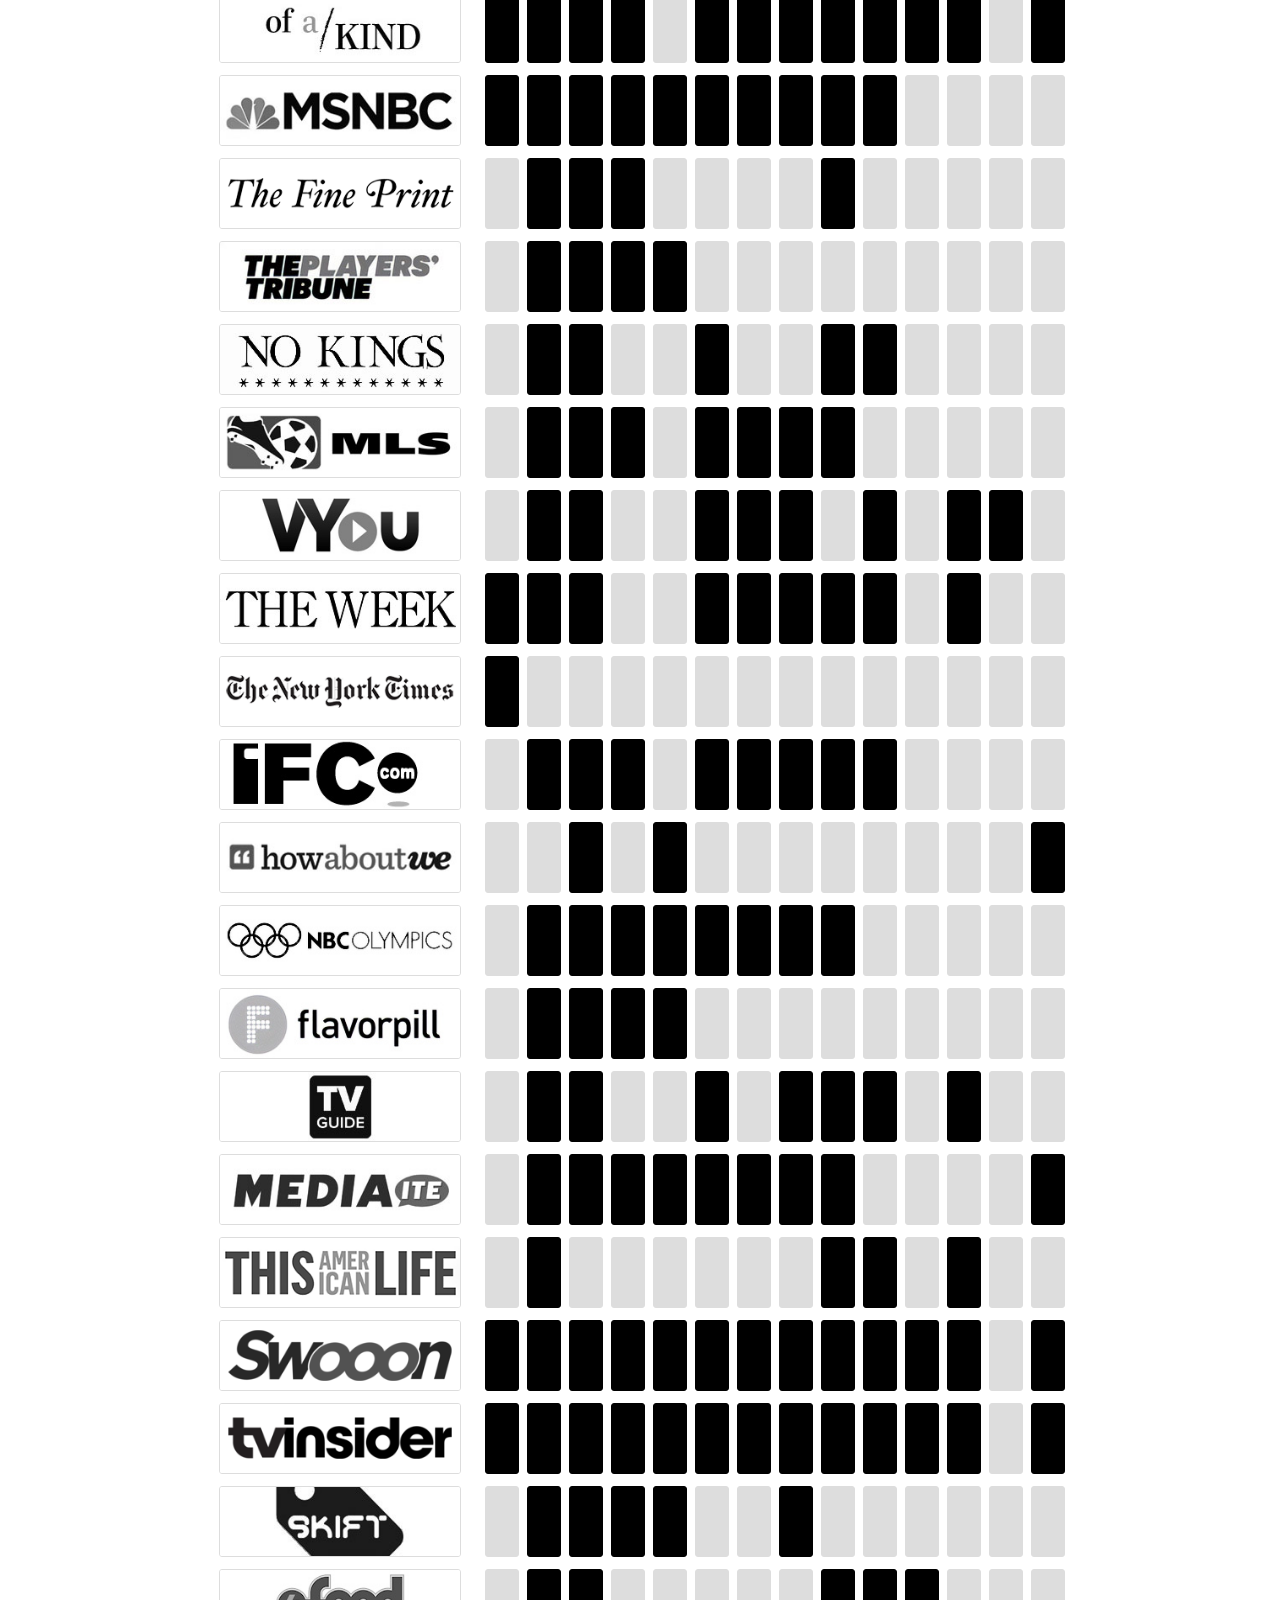
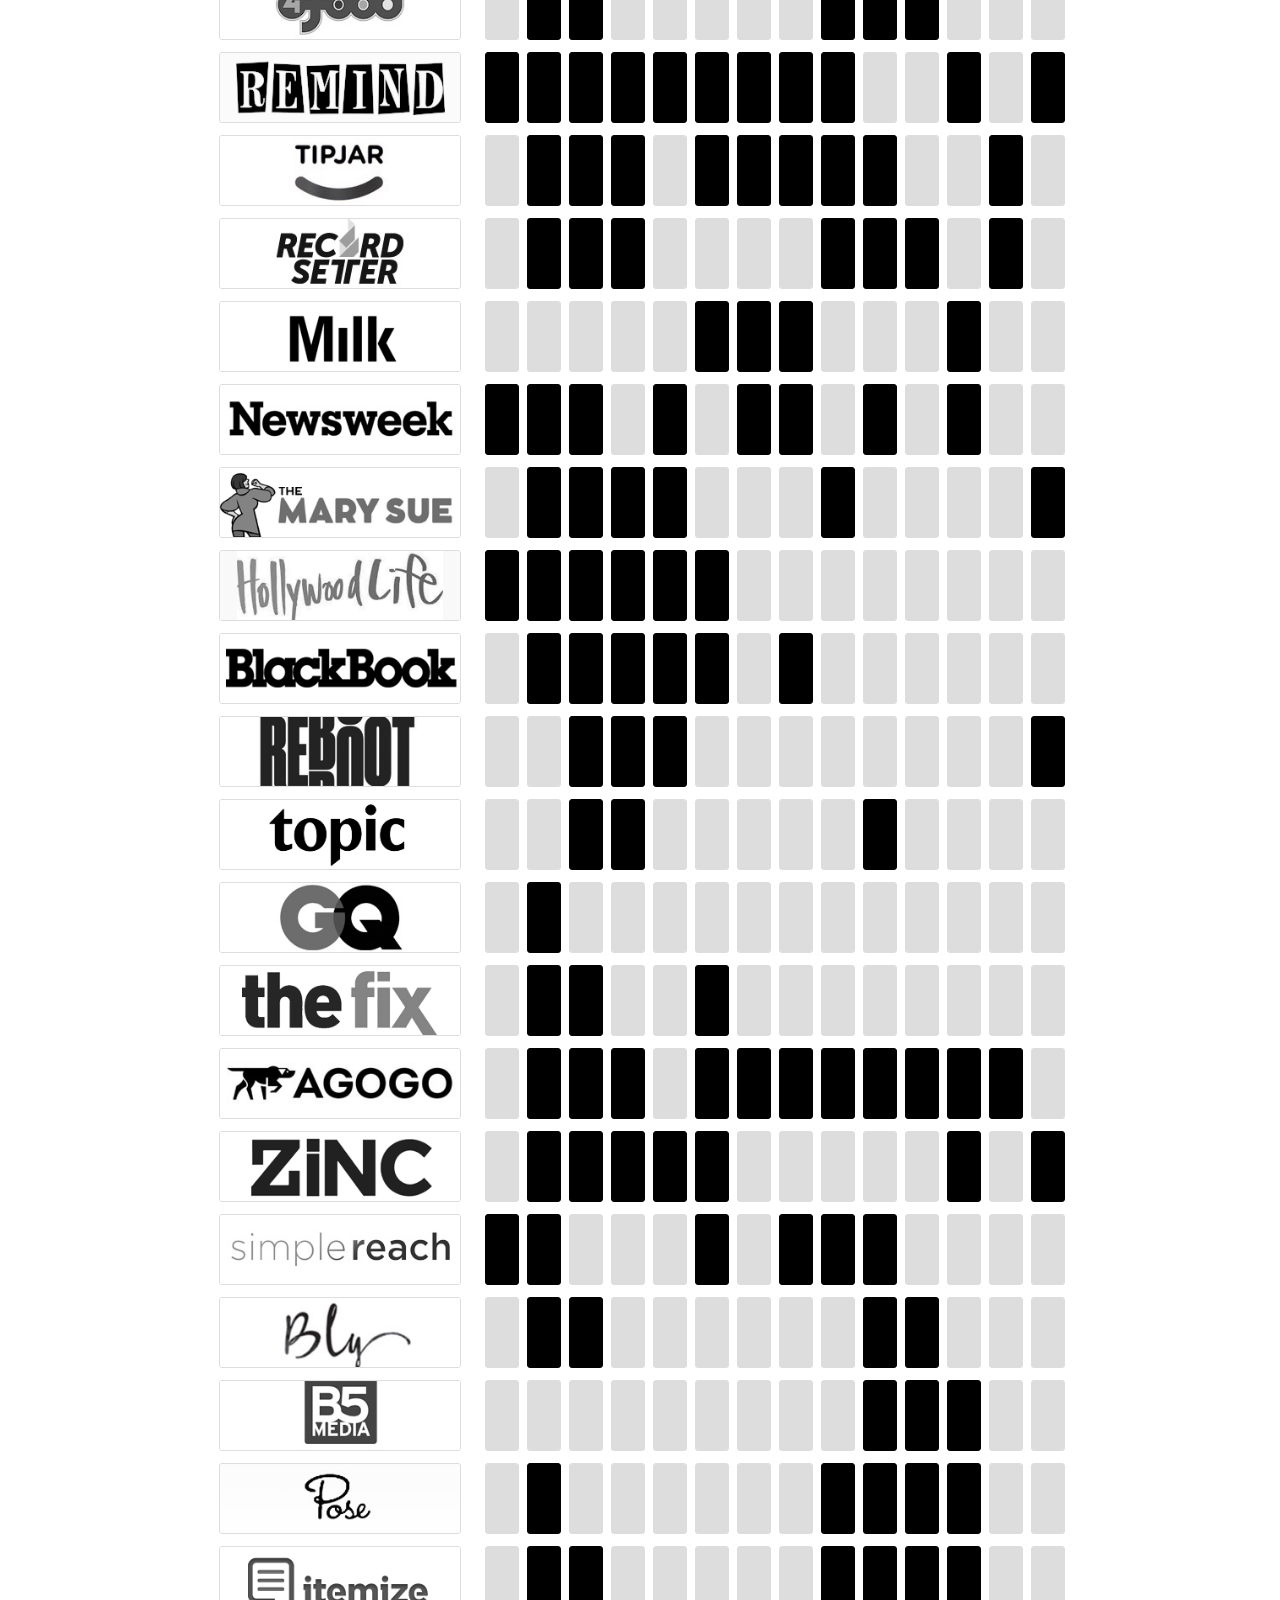
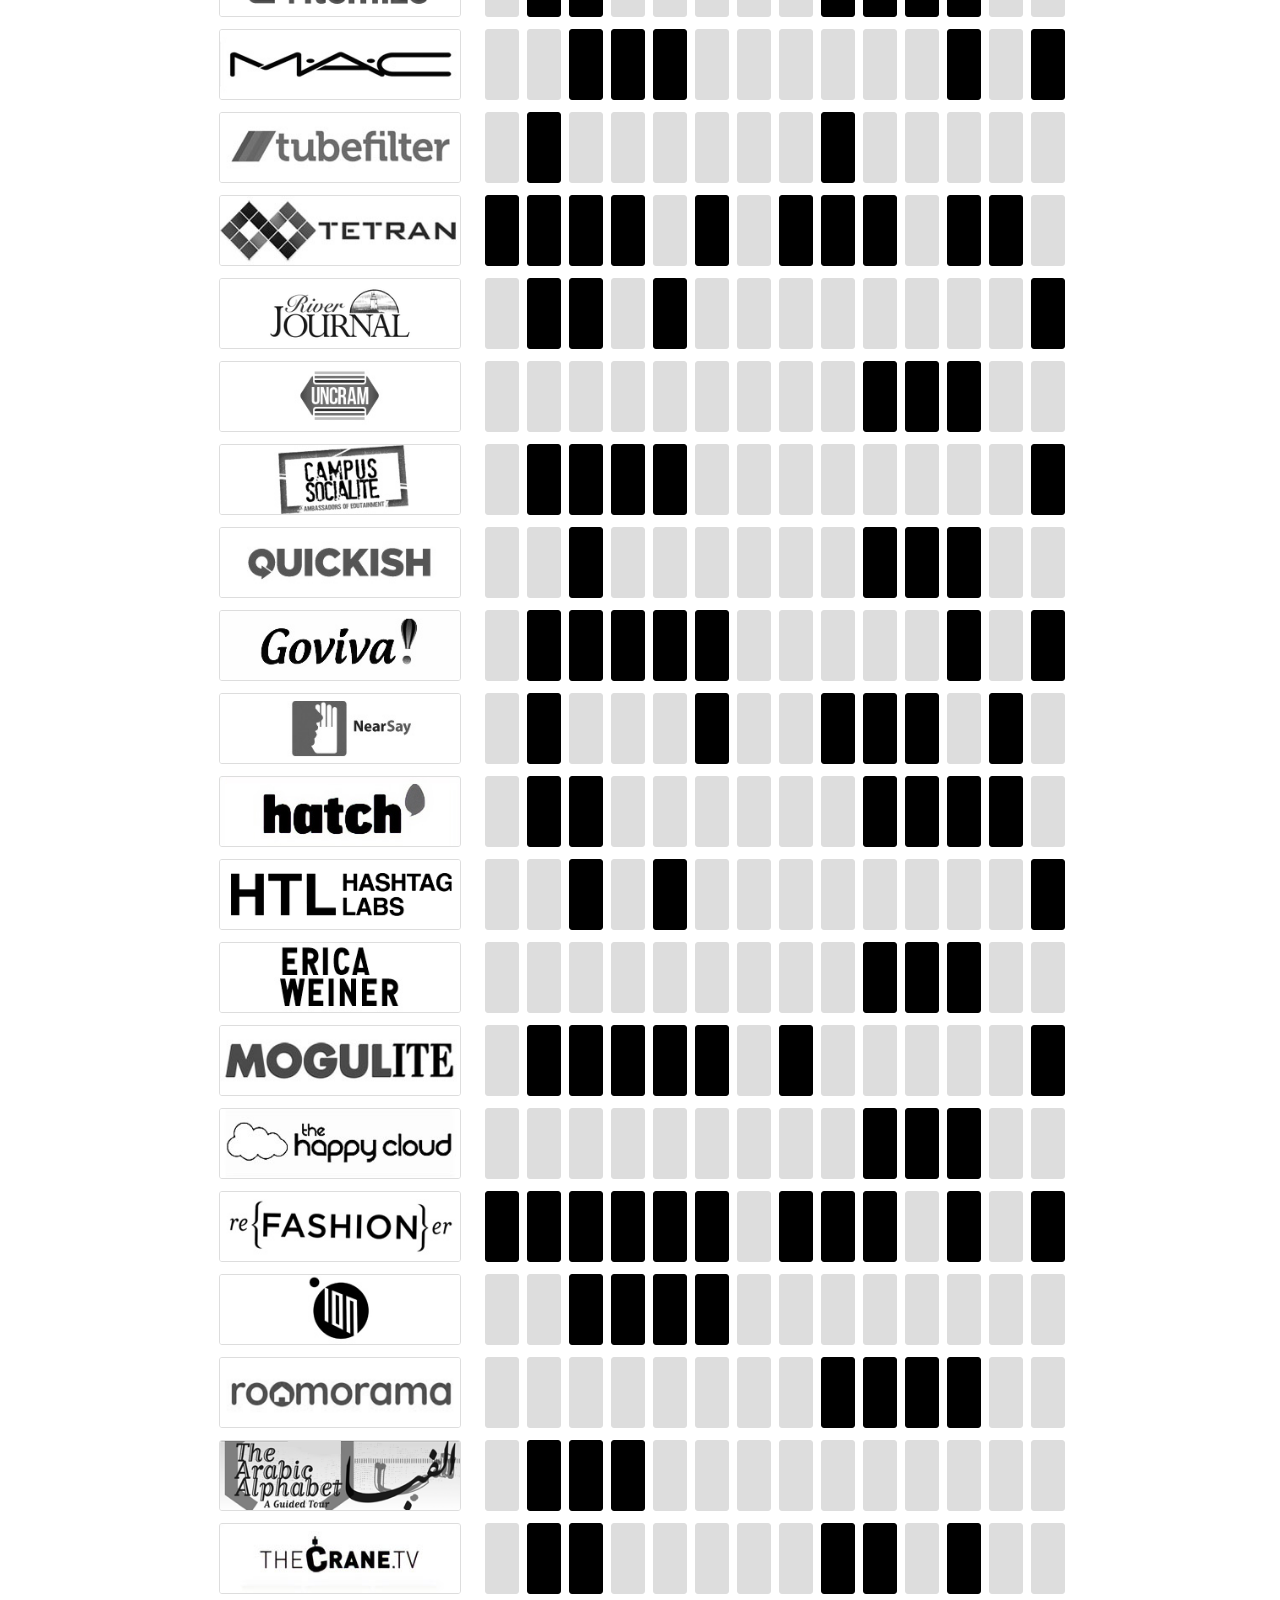
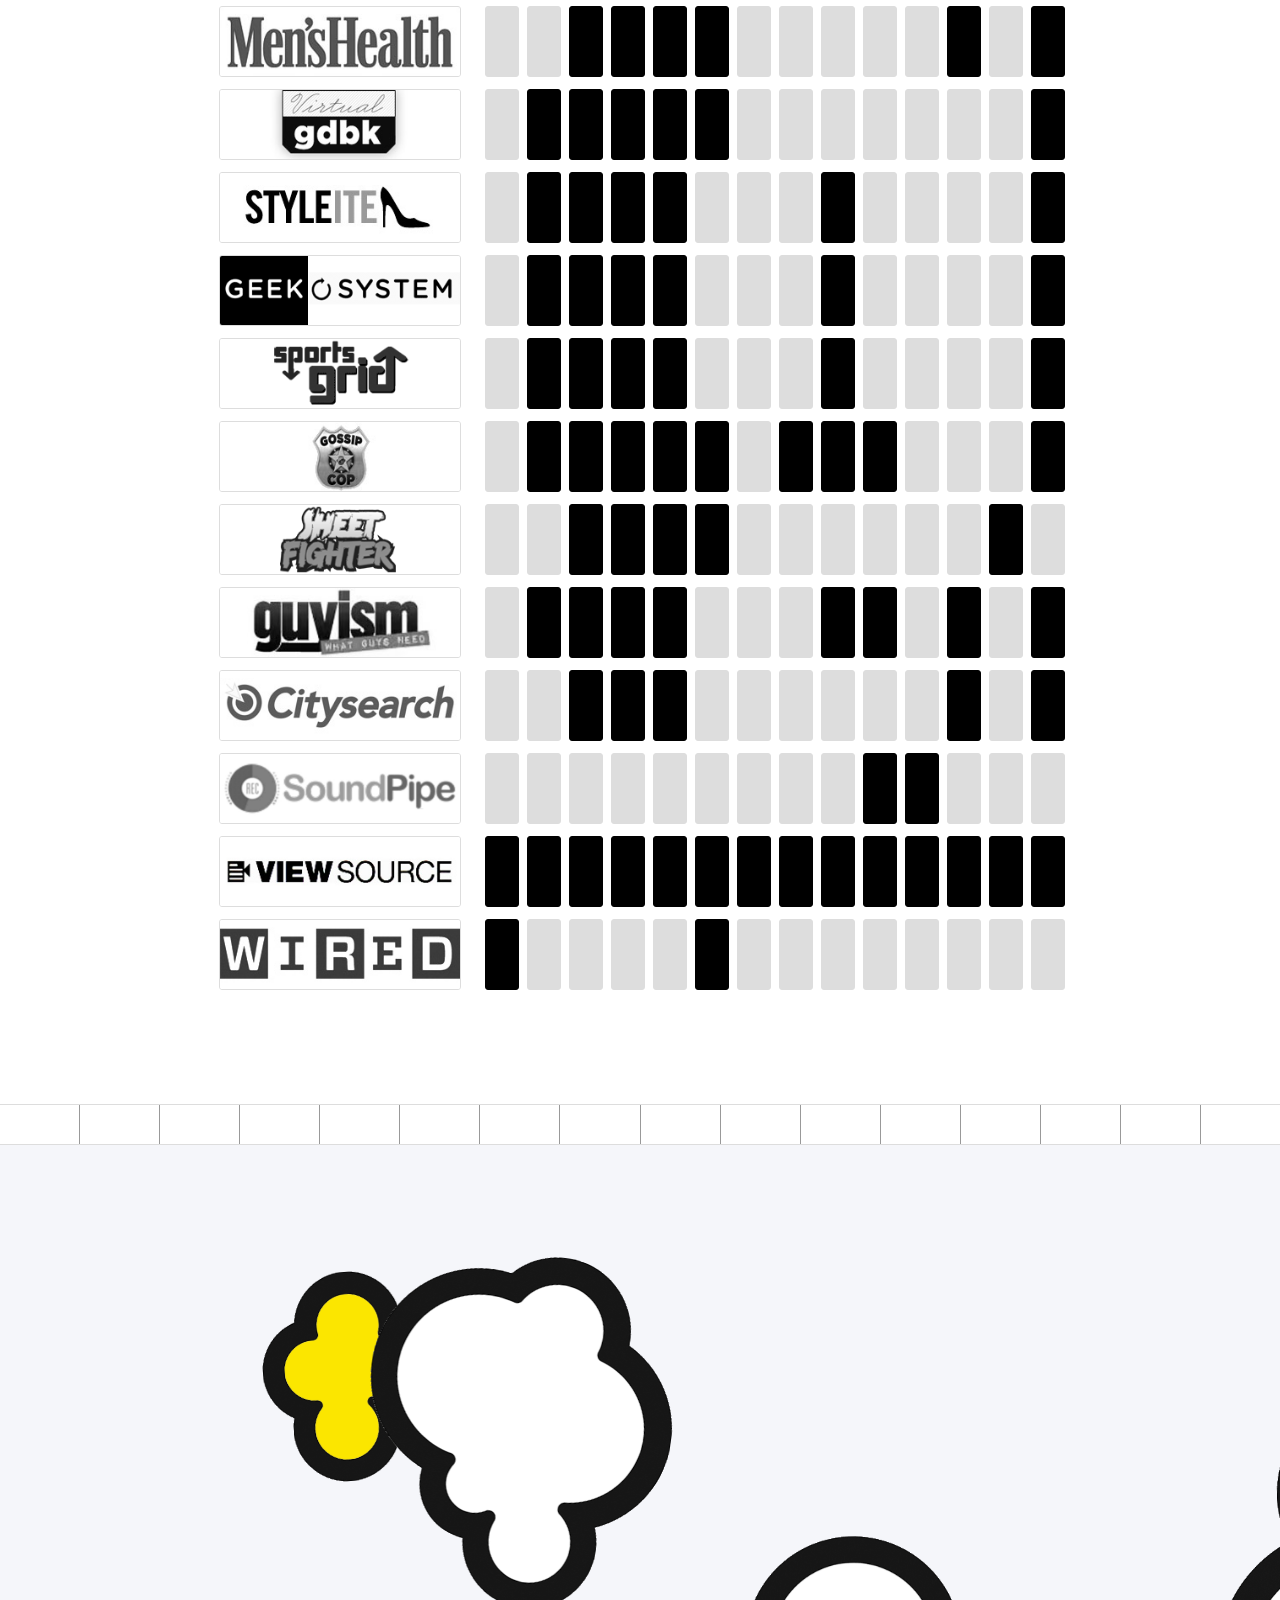
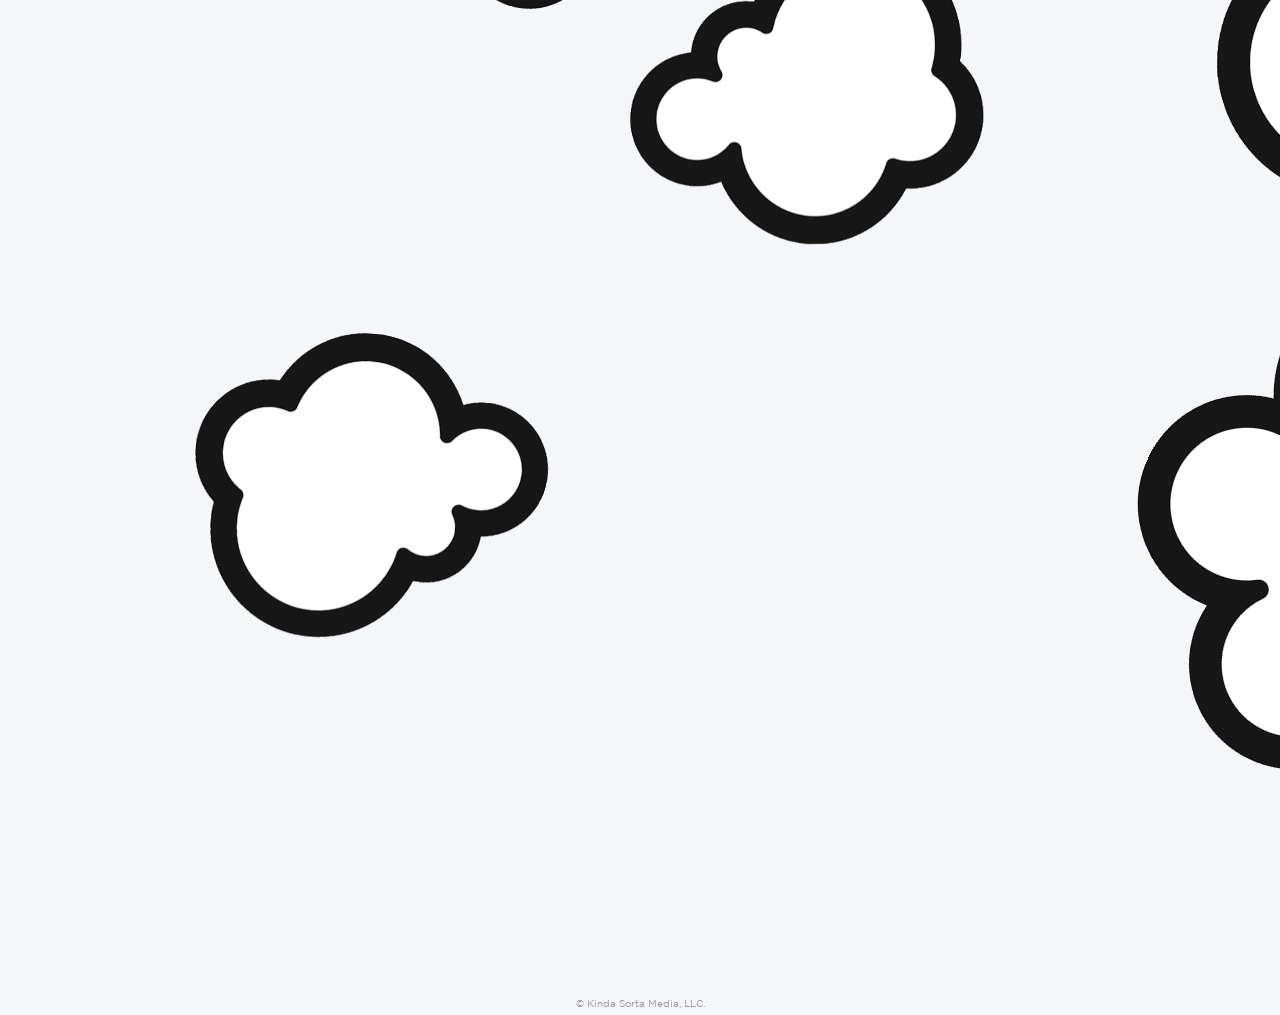
==== commit 91f0a532: "Swap positions of The Week and MSNBC clients Co-Authored-By: Claude Opus 4.6 <noreply@anthropic.com>" ====
--- a/index.html
+++ b/index.html
@@ -624,6 +624,126 @@
 					</div>
 				</article>
 				<article class="client">
+					<h3 class="visually-hidden">MSNBC</h3>
+					<div class="client-image"><a target="_blank" rel="noopener" href="https://www.msnbc.com/"><img class="site-image" width="240" height="69" loading="lazy" decoding="async" src="img/logo-msnbc.jpg" alt="MSNBC"></a></div>
+					<div class="client-skills" aria-label="Services provided: Research, Strategy, Product Dev, Design, Engineering, Content Dev, Staffing, Project Mgmt, Business Dev, Marketing">
+						<span class="tall-box" aria-hidden="true"></span>
+						<span class="tall-box" aria-hidden="true"></span>
+						<span class="tall-box" aria-hidden="true"></span>
+						<span class="tall-box" aria-hidden="true"></span>
+						<span class="tall-box" aria-hidden="true"></span>
+						<span class="tall-box" aria-hidden="true"></span>
+						<span class="tall-box" aria-hidden="true"></span>
+						<span class="tall-box" aria-hidden="true"></span>
+						<span class="tall-box" aria-hidden="true"></span>
+						<span class="tall-box" aria-hidden="true"></span>
+						<span class="empty-tall-box" aria-hidden="true"></span>
+						<span class="empty-tall-box" aria-hidden="true"></span>
+						<span class="empty-tall-box" aria-hidden="true"></span>
+						<span class="empty-tall-box" aria-hidden="true"></span>
+					</div>
+				</article>
+				<article class="client">
+					<h3 class="visually-hidden">The Fine Print</h3>
+					<div class="client-image"><a target="_blank" rel="noopener" href="https://thefineprintnyc.com/"><img class="site-image" width="240" height="69" loading="lazy" decoding="async" src="img/logo-the-fine-print.png" alt="The Fine Print"></a></div>
+					<div class="client-skills" aria-label="Services provided: Strategy, Product Dev, Design, Business Dev">
+						<span class="empty-tall-box" aria-hidden="true"></span>
+						<span class="tall-box" aria-hidden="true"></span>
+						<span class="tall-box" aria-hidden="true"></span>
+						<span class="tall-box" aria-hidden="true"></span>
+						<span class="empty-tall-box" aria-hidden="true"></span>
+						<span class="empty-tall-box" aria-hidden="true"></span>
+						<span class="empty-tall-box" aria-hidden="true"></span>
+						<span class="empty-tall-box" aria-hidden="true"></span>
+						<span class="tall-box" aria-hidden="true"></span>
+						<span class="empty-tall-box" aria-hidden="true"></span>
+						<span class="empty-tall-box" aria-hidden="true"></span>
+						<span class="empty-tall-box" aria-hidden="true"></span>
+						<span class="empty-tall-box" aria-hidden="true"></span>
+						<span class="empty-tall-box" aria-hidden="true"></span>
+					</div>
+				</article>
+				<article class="client">
+					<h3 class="visually-hidden">The Players Tribune</h3>
+					<div class="client-image"><a target="_blank" rel="noopener" href="https://www.theplayerstribune.com/"><img class="site-image" width="240" height="69" loading="lazy" decoding="async" src="img/logo-the-players-tribune.jpg" alt="The Players Tribune"></a></div>
+					<div class="client-skills" aria-label="Services provided: Strategy, Product Dev, Design, Engineering">
+						<span class="empty-tall-box" aria-hidden="true"></span>
+						<span class="tall-box" aria-hidden="true"></span>
+						<span class="tall-box" aria-hidden="true"></span>
+						<span class="tall-box" aria-hidden="true"></span>
+						<span class="tall-box" aria-hidden="true"></span>
+						<span class="empty-tall-box" aria-hidden="true"></span>
+						<span class="empty-tall-box" aria-hidden="true"></span>
+						<span class="empty-tall-box" aria-hidden="true"></span>
+						<span class="empty-tall-box" aria-hidden="true"></span>
+						<span class="empty-tall-box" aria-hidden="true"></span>
+						<span class="empty-tall-box" aria-hidden="true"></span>
+						<span class="empty-tall-box" aria-hidden="true"></span>
+						<span class="empty-tall-box" aria-hidden="true"></span>
+						<span class="empty-tall-box" aria-hidden="true"></span>
+					</div>
+				</article>
+				<article class="client">
+					<h3 class="visually-hidden">No Kings</h3>
+					<div class="client-image"><a target="_blank" rel="noopener" href="https://nokingshq.com/"><img class="site-image" width="240" height="69" loading="lazy" decoding="async" src="img/logo-no-kings.jpg" alt="No Kings"></a></div>
+					<div class="client-skills" aria-label="Services provided: Strategy, Product Dev, Content Dev, Business Dev, Marketing">
+						<span class="empty-tall-box" aria-hidden="true"></span>
+						<span class="tall-box" aria-hidden="true"></span>
+						<span class="tall-box" aria-hidden="true"></span>
+						<span class="empty-tall-box" aria-hidden="true"></span>
+						<span class="empty-tall-box" aria-hidden="true"></span>
+						<span class="tall-box" aria-hidden="true"></span>
+						<span class="empty-tall-box" aria-hidden="true"></span>
+						<span class="empty-tall-box" aria-hidden="true"></span>
+						<span class="tall-box" aria-hidden="true"></span>
+						<span class="tall-box" aria-hidden="true"></span>
+						<span class="empty-tall-box" aria-hidden="true"></span>
+						<span class="empty-tall-box" aria-hidden="true"></span>
+						<span class="empty-tall-box" aria-hidden="true"></span>
+						<span class="empty-tall-box" aria-hidden="true"></span>
+					</div>
+				</article>
+				<article class="client">
+					<h3 class="visually-hidden">MLS Soccer</h3>
+					<div class="client-image"><a target="_blank" rel="noopener" href="https://www.mlssoccer.com/"><img class="site-image" width="240" height="69" loading="lazy" decoding="async" src="img/logo-mls.jpg" alt="MLS Soccer"></a></div>
+					<div class="client-skills" aria-label="Services provided: Strategy, Product Dev, Design, Content Dev, Staffing, Project Mgmt, Business Dev">
+						<span class="empty-tall-box" aria-hidden="true"></span>
+						<span class="tall-box" aria-hidden="true"></span>
+						<span class="tall-box" aria-hidden="true"></span>
+						<span class="tall-box" aria-hidden="true"></span>
+						<span class="empty-tall-box" aria-hidden="true"></span>
+						<span class="tall-box" aria-hidden="true"></span>
+						<span class="tall-box" aria-hidden="true"></span>
+						<span class="tall-box" aria-hidden="true"></span>
+						<span class="tall-box" aria-hidden="true"></span>
+						<span class="empty-tall-box" aria-hidden="true"></span>
+						<span class="empty-tall-box" aria-hidden="true"></span>
+						<span class="empty-tall-box" aria-hidden="true"></span>
+						<span class="empty-tall-box" aria-hidden="true"></span>
+						<span class="empty-tall-box" aria-hidden="true"></span>
+					</div>
+				</article>
+				<article class="client">
+					<h3 class="visually-hidden">VYou</h3>
+					<div class="client-image"><a target="_blank" rel="noopener" href="https://vyou.com/"><img class="site-image" width="240" height="69" loading="lazy" decoding="async" src="img/logo-vyou.jpg" alt="VYou"></a></div>
+					<div class="client-skills" aria-label="Services provided: Strategy, Product Dev, Content Dev, Staffing, Project Mgmt, Marketing, Audience Dev, Fundraising">
+						<span class="empty-tall-box" aria-hidden="true"></span>
+						<span class="tall-box" aria-hidden="true"></span>
+						<span class="tall-box" aria-hidden="true"></span>
+						<span class="empty-tall-box" aria-hidden="true"></span>
+						<span class="empty-tall-box" aria-hidden="true"></span>
+						<span class="tall-box" aria-hidden="true"></span>
+						<span class="tall-box" aria-hidden="true"></span>
+						<span class="tall-box" aria-hidden="true"></span>
+						<span class="empty-tall-box" aria-hidden="true"></span>
+						<span class="tall-box" aria-hidden="true"></span>
+						<span class="empty-tall-box" aria-hidden="true"></span>
+						<span class="tall-box" aria-hidden="true"></span>
+						<span class="tall-box" aria-hidden="true"></span>
+						<span class="empty-tall-box" aria-hidden="true"></span>
+					</div>
+				</article>
+				<article class="client">
 					<h3 class="visually-hidden">The Week</h3>
 					<div class="client-image"><a target="_blank" rel="noopener" href="https://theweek.com/"><img class="site-image" width="240" height="69" loading="lazy" decoding="async" src="img/logo-theweek.jpg" alt="The Week"></a></div>
 					<div class="client-skills" aria-label="Services provided: Research, Strategy, Product Dev, Content Dev, Staffing, Project Mgmt, Business Dev, Marketing, Audience Dev">
@@ -639,126 +759,6 @@
 						<span class="tall-box" aria-hidden="true"></span>
 						<span class="empty-tall-box" aria-hidden="true"></span>
 						<span class="tall-box" aria-hidden="true"></span>
-						<span class="empty-tall-box" aria-hidden="true"></span>
-						<span class="empty-tall-box" aria-hidden="true"></span>
-					</div>
-				</article>
-				<article class="client">
-					<h3 class="visually-hidden">The Fine Print</h3>
-					<div class="client-image"><a target="_blank" rel="noopener" href="https://thefineprintnyc.com/"><img class="site-image" width="240" height="69" loading="lazy" decoding="async" src="img/logo-the-fine-print.png" alt="The Fine Print"></a></div>
-					<div class="client-skills" aria-label="Services provided: Strategy, Product Dev, Design, Business Dev">
-						<span class="empty-tall-box" aria-hidden="true"></span>
-						<span class="tall-box" aria-hidden="true"></span>
-						<span class="tall-box" aria-hidden="true"></span>
-						<span class="tall-box" aria-hidden="true"></span>
-						<span class="empty-tall-box" aria-hidden="true"></span>
-						<span class="empty-tall-box" aria-hidden="true"></span>
-						<span class="empty-tall-box" aria-hidden="true"></span>
-						<span class="empty-tall-box" aria-hidden="true"></span>
-						<span class="tall-box" aria-hidden="true"></span>
-						<span class="empty-tall-box" aria-hidden="true"></span>
-						<span class="empty-tall-box" aria-hidden="true"></span>
-						<span class="empty-tall-box" aria-hidden="true"></span>
-						<span class="empty-tall-box" aria-hidden="true"></span>
-						<span class="empty-tall-box" aria-hidden="true"></span>
-					</div>
-				</article>
-				<article class="client">
-					<h3 class="visually-hidden">The Players Tribune</h3>
-					<div class="client-image"><a target="_blank" rel="noopener" href="https://www.theplayerstribune.com/"><img class="site-image" width="240" height="69" loading="lazy" decoding="async" src="img/logo-the-players-tribune.jpg" alt="The Players Tribune"></a></div>
-					<div class="client-skills" aria-label="Services provided: Strategy, Product Dev, Design, Engineering">
-						<span class="empty-tall-box" aria-hidden="true"></span>
-						<span class="tall-box" aria-hidden="true"></span>
-						<span class="tall-box" aria-hidden="true"></span>
-						<span class="tall-box" aria-hidden="true"></span>
-						<span class="tall-box" aria-hidden="true"></span>
-						<span class="empty-tall-box" aria-hidden="true"></span>
-						<span class="empty-tall-box" aria-hidden="true"></span>
-						<span class="empty-tall-box" aria-hidden="true"></span>
-						<span class="empty-tall-box" aria-hidden="true"></span>
-						<span class="empty-tall-box" aria-hidden="true"></span>
-						<span class="empty-tall-box" aria-hidden="true"></span>
-						<span class="empty-tall-box" aria-hidden="true"></span>
-						<span class="empty-tall-box" aria-hidden="true"></span>
-						<span class="empty-tall-box" aria-hidden="true"></span>
-					</div>
-				</article>
-				<article class="client">
-					<h3 class="visually-hidden">No Kings</h3>
-					<div class="client-image"><a target="_blank" rel="noopener" href="https://nokingshq.com/"><img class="site-image" width="240" height="69" loading="lazy" decoding="async" src="img/logo-no-kings.jpg" alt="No Kings"></a></div>
-					<div class="client-skills" aria-label="Services provided: Strategy, Product Dev, Content Dev, Business Dev, Marketing">
-						<span class="empty-tall-box" aria-hidden="true"></span>
-						<span class="tall-box" aria-hidden="true"></span>
-						<span class="tall-box" aria-hidden="true"></span>
-						<span class="empty-tall-box" aria-hidden="true"></span>
-						<span class="empty-tall-box" aria-hidden="true"></span>
-						<span class="tall-box" aria-hidden="true"></span>
-						<span class="empty-tall-box" aria-hidden="true"></span>
-						<span class="empty-tall-box" aria-hidden="true"></span>
-						<span class="tall-box" aria-hidden="true"></span>
-						<span class="tall-box" aria-hidden="true"></span>
-						<span class="empty-tall-box" aria-hidden="true"></span>
-						<span class="empty-tall-box" aria-hidden="true"></span>
-						<span class="empty-tall-box" aria-hidden="true"></span>
-						<span class="empty-tall-box" aria-hidden="true"></span>
-					</div>
-				</article>
-				<article class="client">
-					<h3 class="visually-hidden">MLS Soccer</h3>
-					<div class="client-image"><a target="_blank" rel="noopener" href="https://www.mlssoccer.com/"><img class="site-image" width="240" height="69" loading="lazy" decoding="async" src="img/logo-mls.jpg" alt="MLS Soccer"></a></div>
-					<div class="client-skills" aria-label="Services provided: Strategy, Product Dev, Design, Content Dev, Staffing, Project Mgmt, Business Dev">
-						<span class="empty-tall-box" aria-hidden="true"></span>
-						<span class="tall-box" aria-hidden="true"></span>
-						<span class="tall-box" aria-hidden="true"></span>
-						<span class="tall-box" aria-hidden="true"></span>
-						<span class="empty-tall-box" aria-hidden="true"></span>
-						<span class="tall-box" aria-hidden="true"></span>
-						<span class="tall-box" aria-hidden="true"></span>
-						<span class="tall-box" aria-hidden="true"></span>
-						<span class="tall-box" aria-hidden="true"></span>
-						<span class="empty-tall-box" aria-hidden="true"></span>
-						<span class="empty-tall-box" aria-hidden="true"></span>
-						<span class="empty-tall-box" aria-hidden="true"></span>
-						<span class="empty-tall-box" aria-hidden="true"></span>
-						<span class="empty-tall-box" aria-hidden="true"></span>
-					</div>
-				</article>
-				<article class="client">
-					<h3 class="visually-hidden">VYou</h3>
-					<div class="client-image"><a target="_blank" rel="noopener" href="https://vyou.com/"><img class="site-image" width="240" height="69" loading="lazy" decoding="async" src="img/logo-vyou.jpg" alt="VYou"></a></div>
-					<div class="client-skills" aria-label="Services provided: Strategy, Product Dev, Content Dev, Staffing, Project Mgmt, Marketing, Audience Dev, Fundraising">
-						<span class="empty-tall-box" aria-hidden="true"></span>
-						<span class="tall-box" aria-hidden="true"></span>
-						<span class="tall-box" aria-hidden="true"></span>
-						<span class="empty-tall-box" aria-hidden="true"></span>
-						<span class="empty-tall-box" aria-hidden="true"></span>
-						<span class="tall-box" aria-hidden="true"></span>
-						<span class="tall-box" aria-hidden="true"></span>
-						<span class="tall-box" aria-hidden="true"></span>
-						<span class="empty-tall-box" aria-hidden="true"></span>
-						<span class="tall-box" aria-hidden="true"></span>
-						<span class="empty-tall-box" aria-hidden="true"></span>
-						<span class="tall-box" aria-hidden="true"></span>
-						<span class="tall-box" aria-hidden="true"></span>
-						<span class="empty-tall-box" aria-hidden="true"></span>
-					</div>
-				</article>
-				<article class="client">
-					<h3 class="visually-hidden">MSNBC</h3>
-					<div class="client-image"><a target="_blank" rel="noopener" href="https://www.msnbc.com/"><img class="site-image" width="240" height="69" loading="lazy" decoding="async" src="img/logo-msnbc.jpg" alt="MSNBC"></a></div>
-					<div class="client-skills" aria-label="Services provided: Research, Strategy, Product Dev, Design, Engineering, Content Dev, Staffing, Project Mgmt, Business Dev, Marketing">
-						<span class="tall-box" aria-hidden="true"></span>
-						<span class="tall-box" aria-hidden="true"></span>
-						<span class="tall-box" aria-hidden="true"></span>
-						<span class="tall-box" aria-hidden="true"></span>
-						<span class="tall-box" aria-hidden="true"></span>
-						<span class="tall-box" aria-hidden="true"></span>
-						<span class="tall-box" aria-hidden="true"></span>
-						<span class="tall-box" aria-hidden="true"></span>
-						<span class="tall-box" aria-hidden="true"></span>
-						<span class="tall-box" aria-hidden="true"></span>
-						<span class="empty-tall-box" aria-hidden="true"></span>
-						<span class="empty-tall-box" aria-hidden="true"></span>
 						<span class="empty-tall-box" aria-hidden="true"></span>
 						<span class="empty-tall-box" aria-hidden="true"></span>
 					</div>
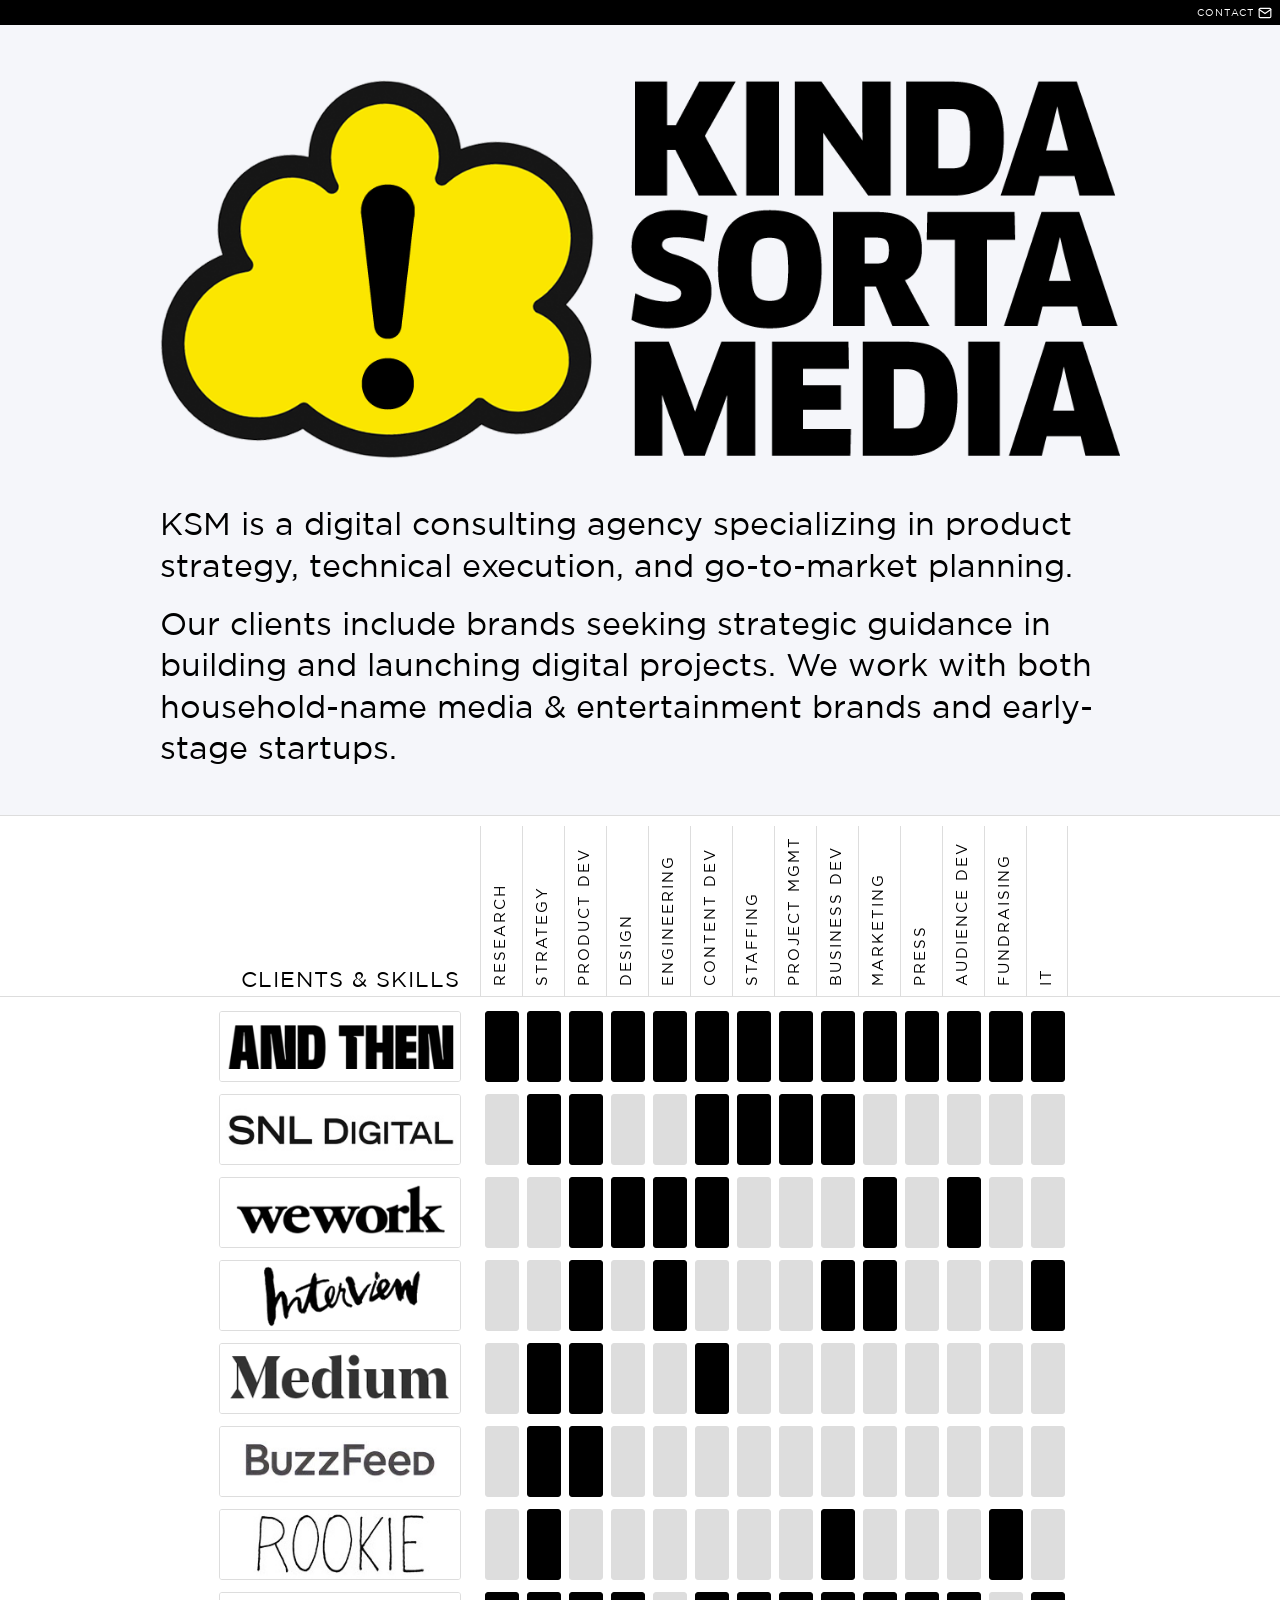
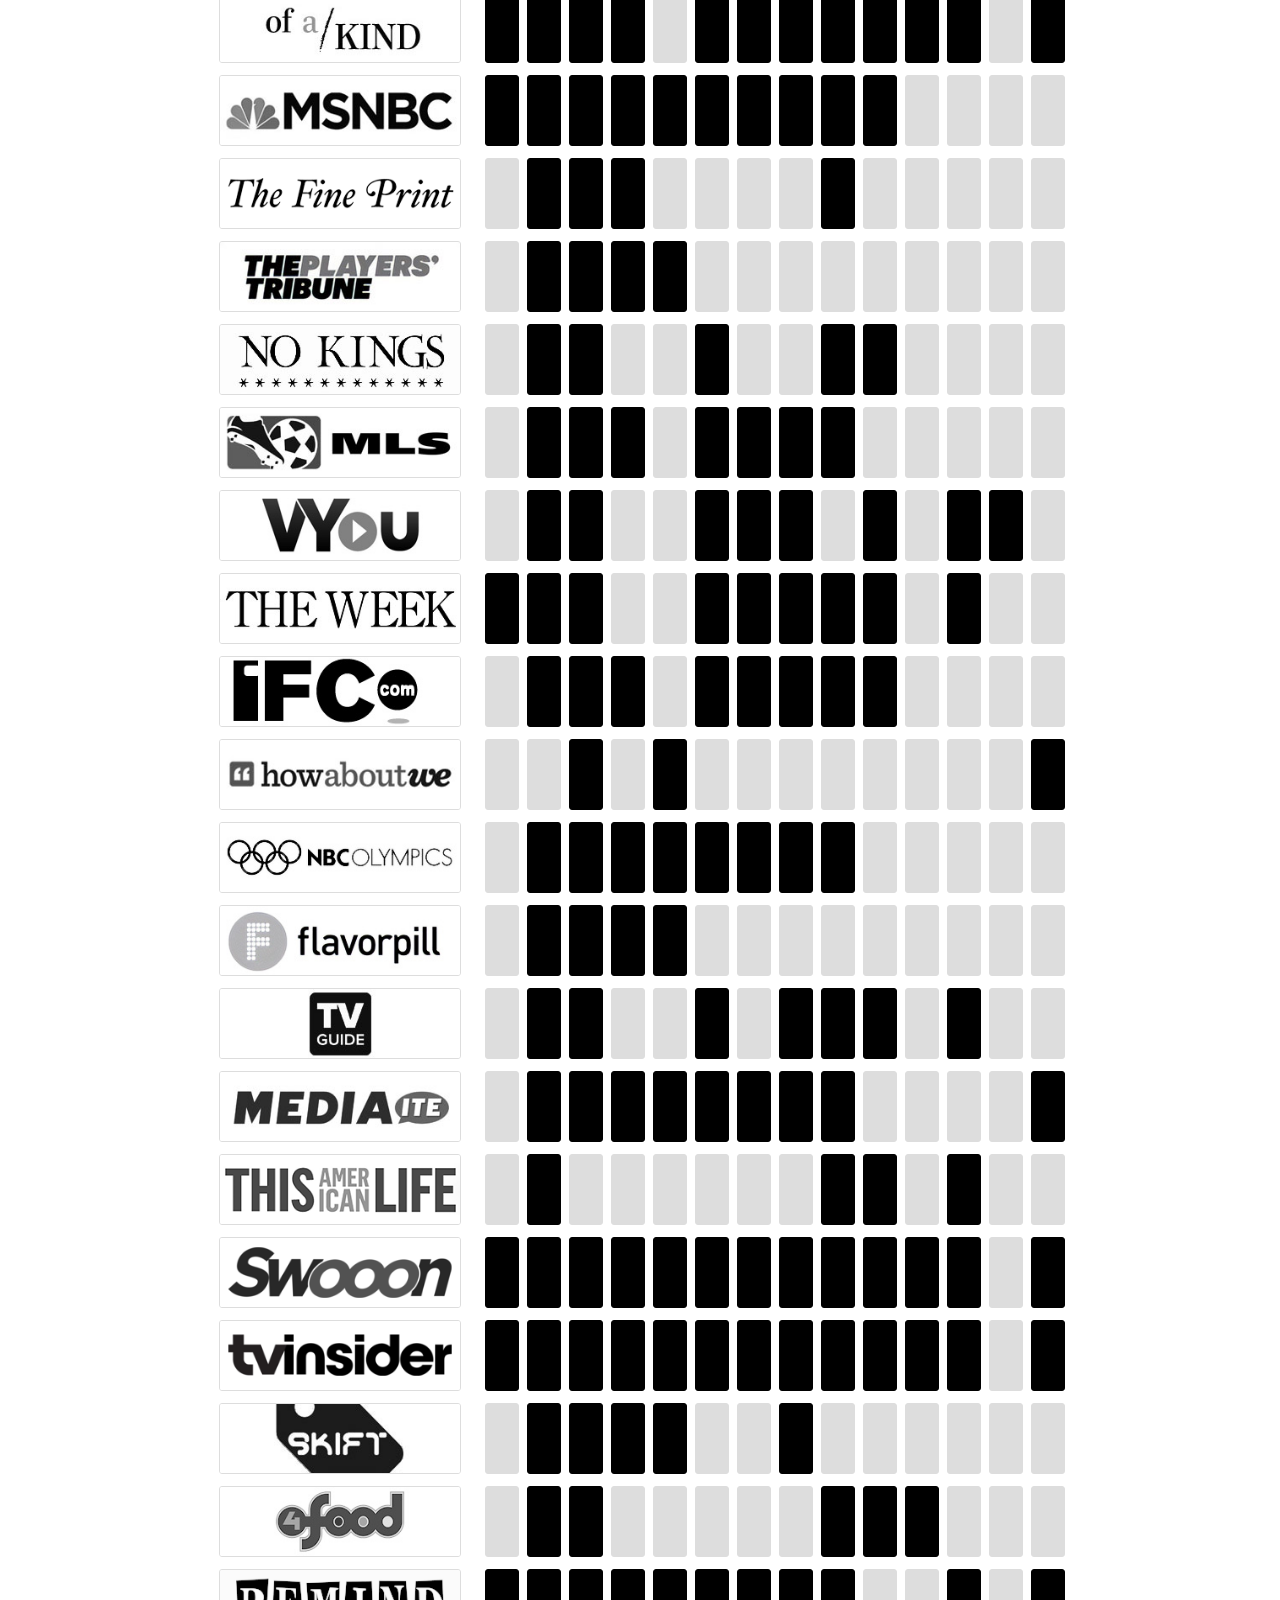
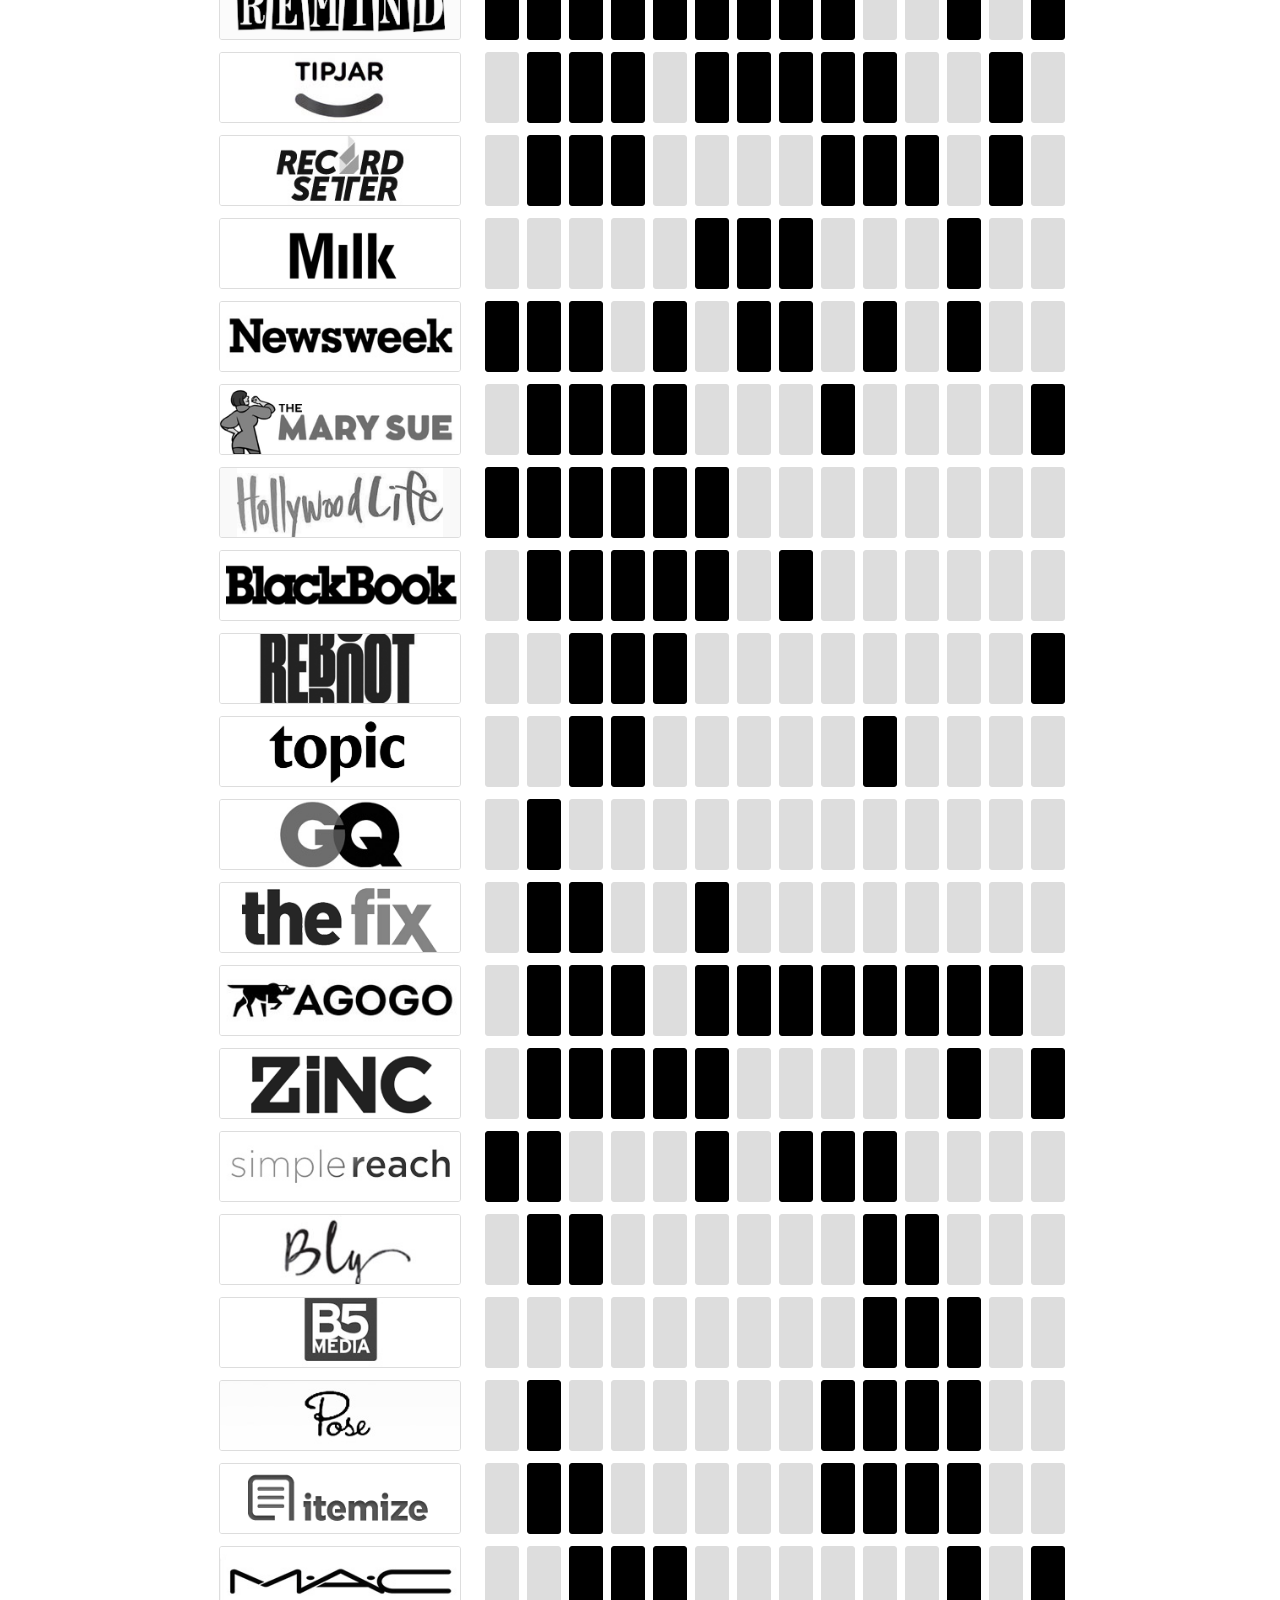
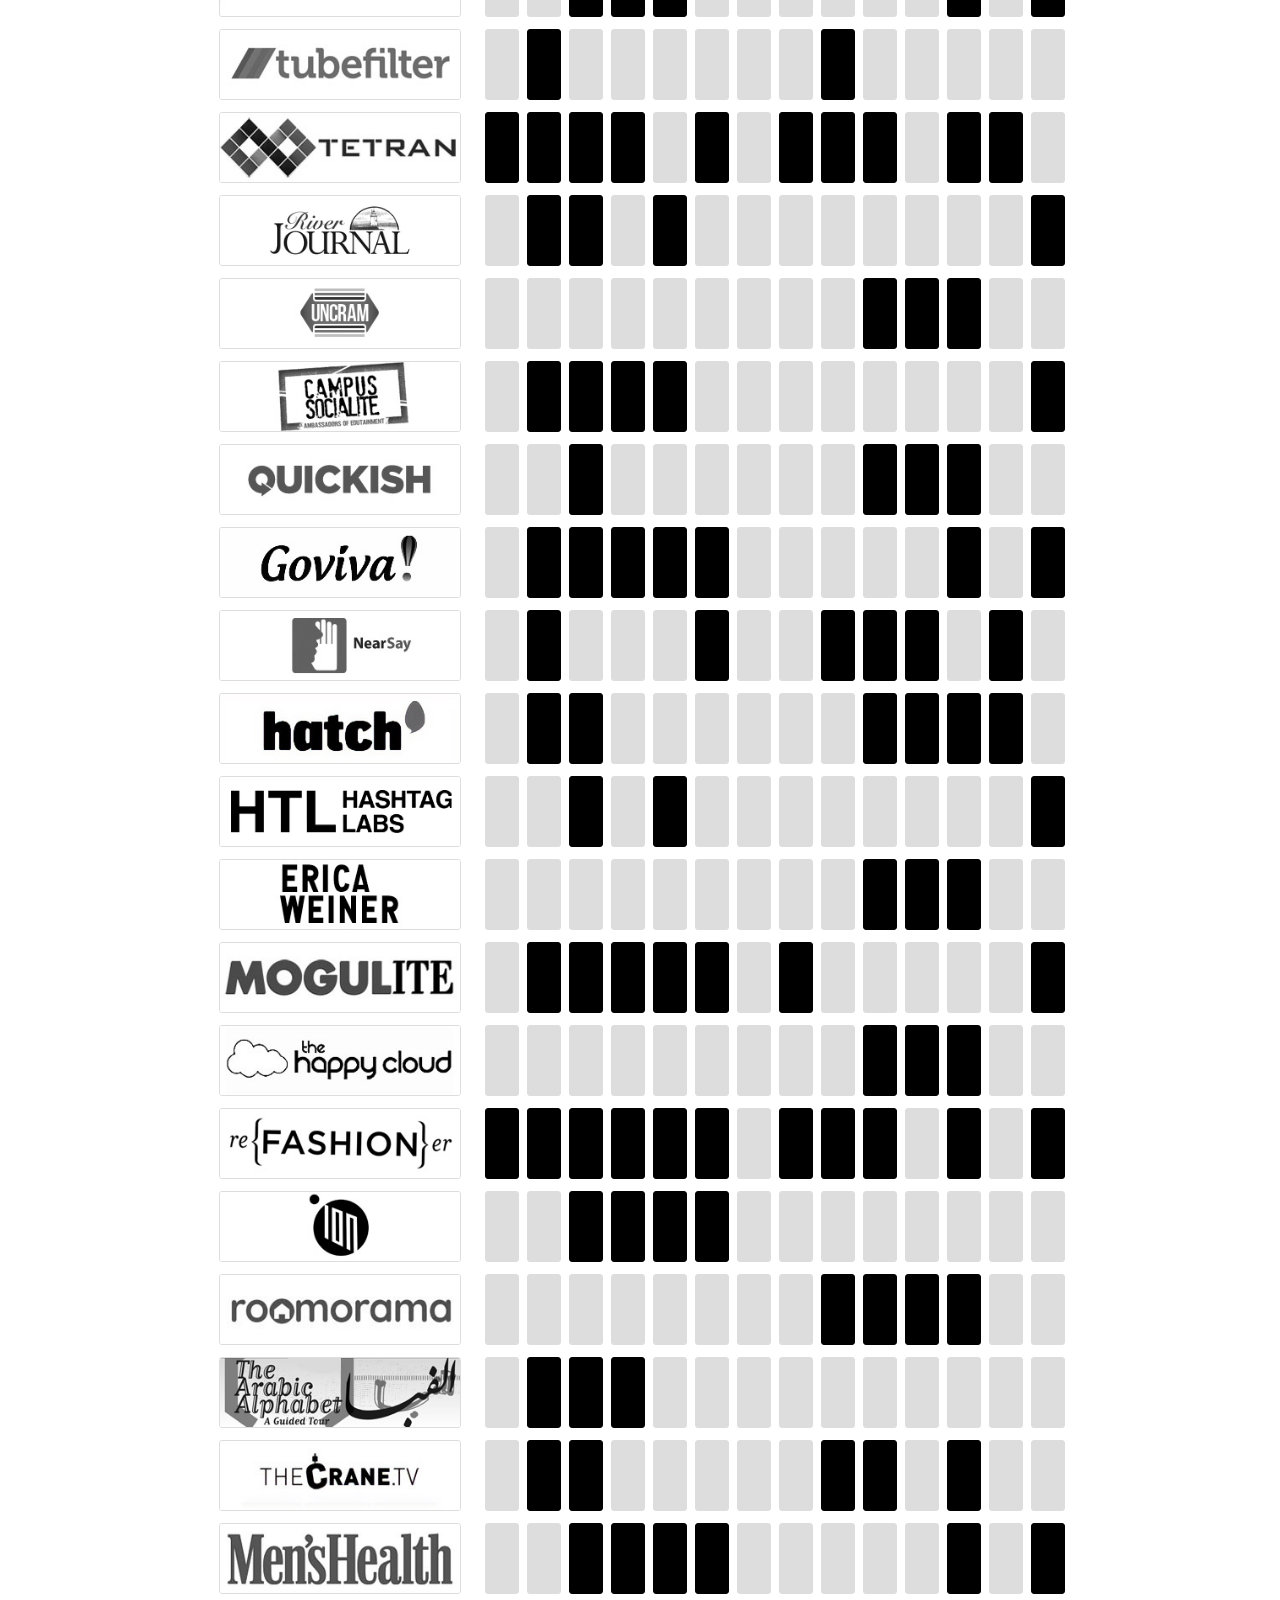
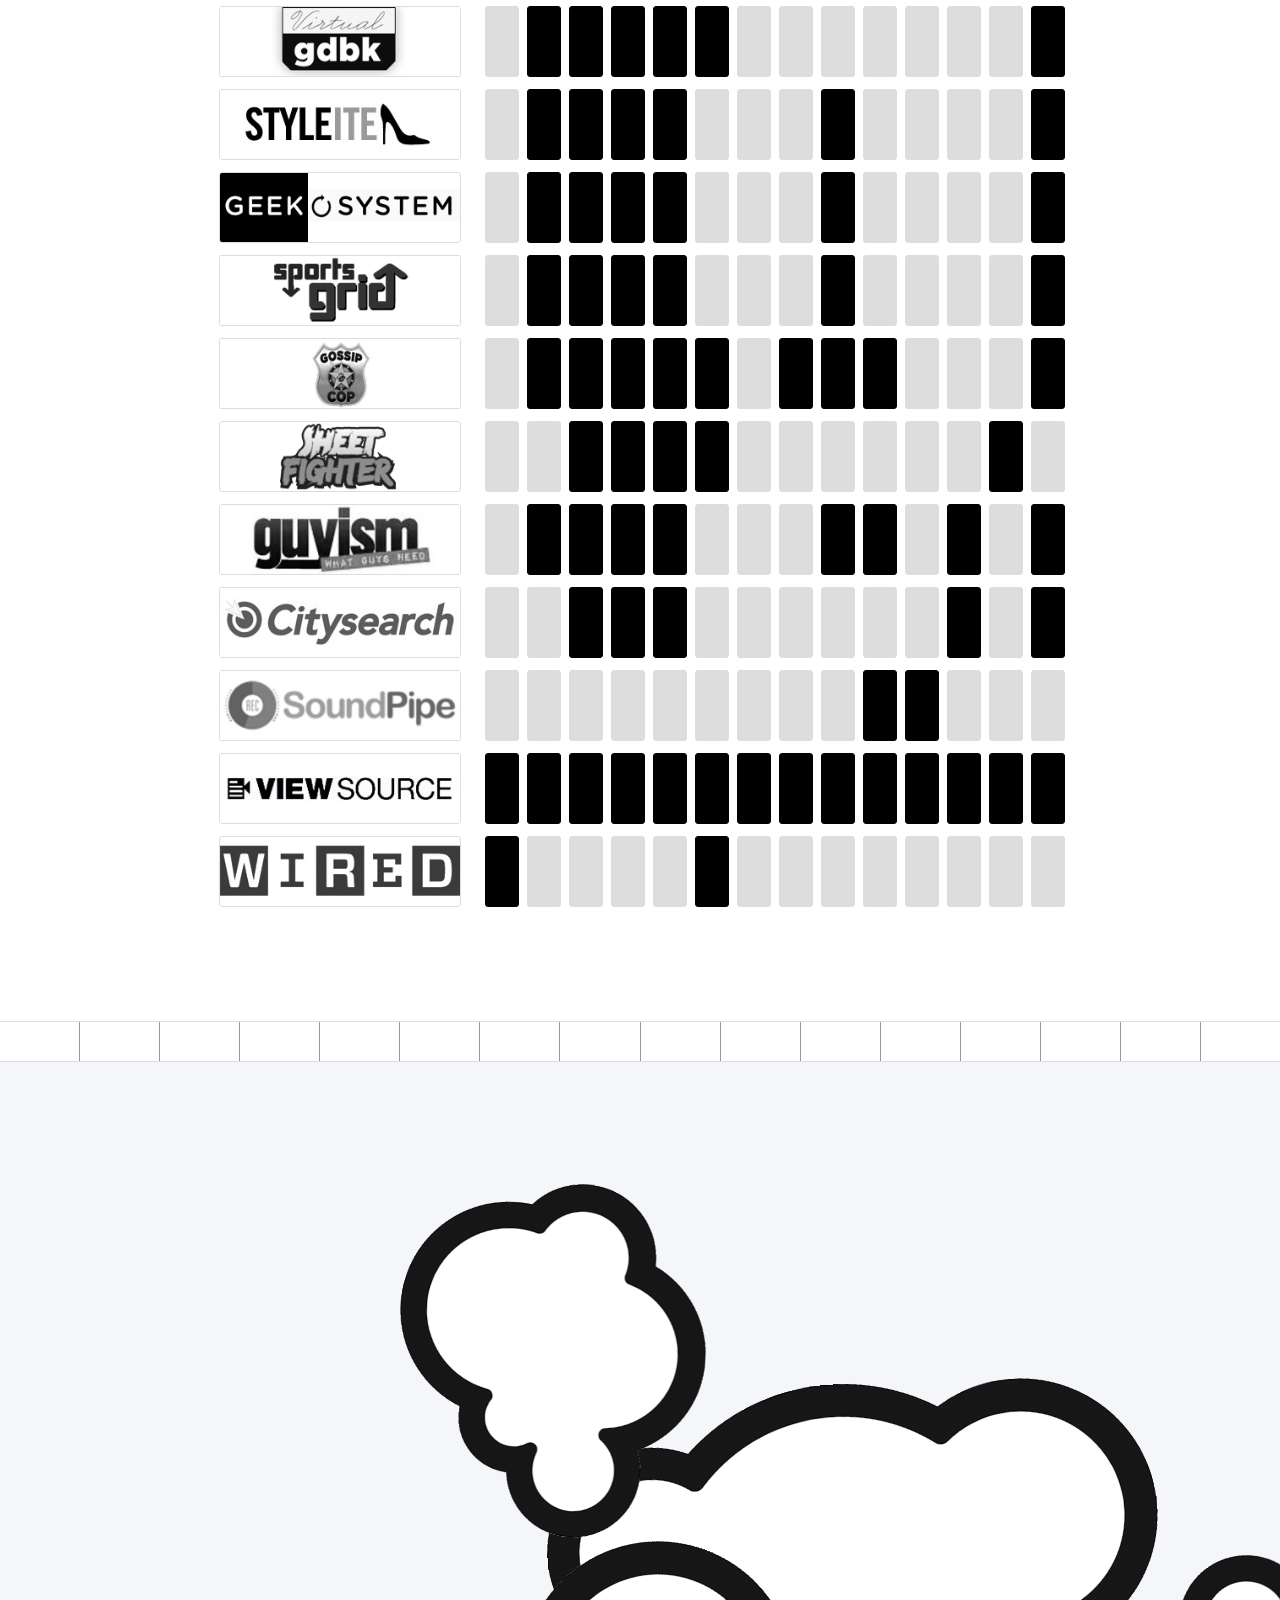
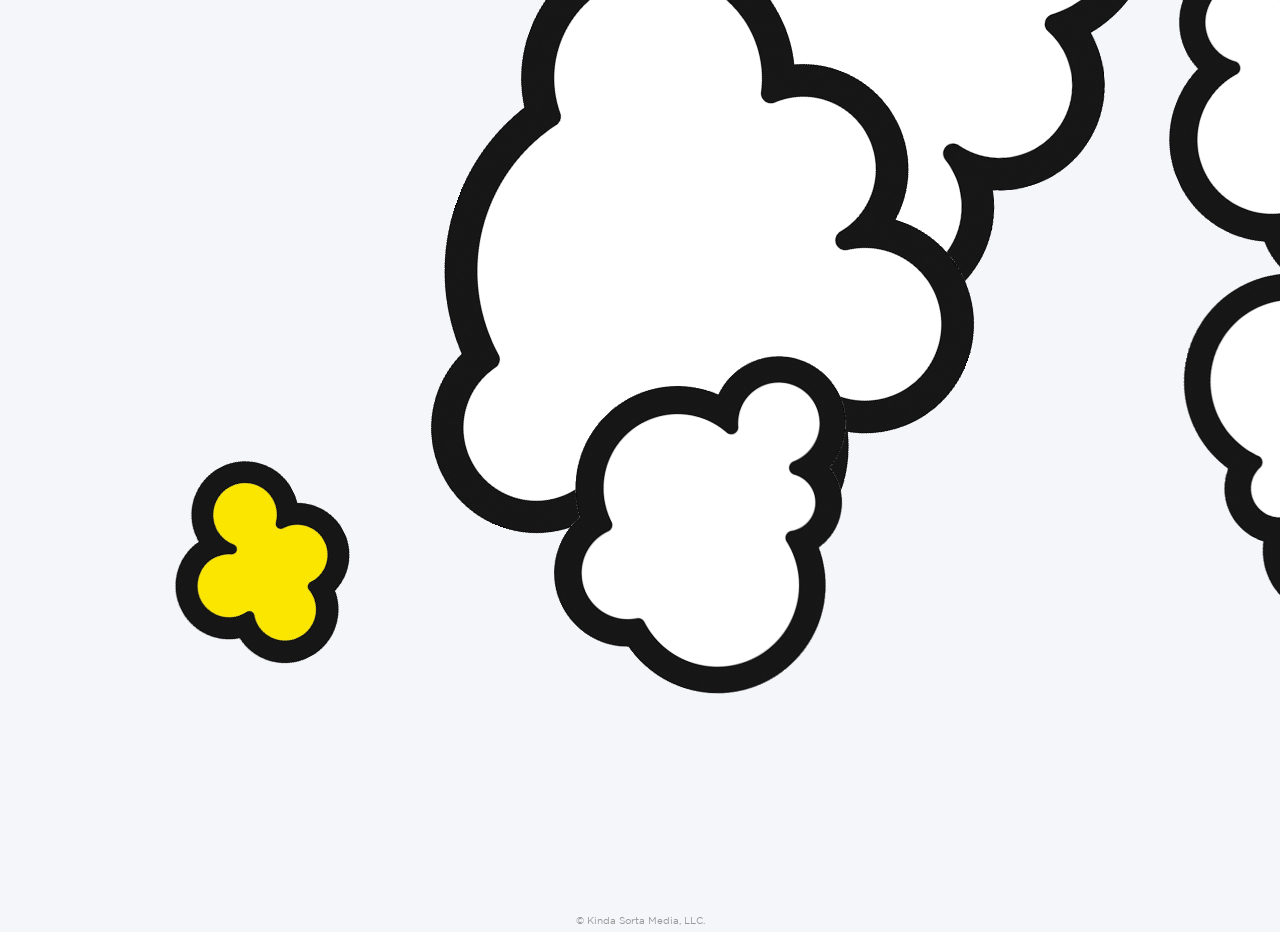
==== commit 27cf1d1f: "Comment out New York Times client entry Co-Authored-By: Claude Opus 4.6 <noreply@anthropic.com>" ====
--- a/index.html
+++ b/index.html
@@ -763,7 +763,7 @@
 						<span class="empty-tall-box" aria-hidden="true"></span>
 					</div>
 				</article>
-				<article class="client">
+				<!-- <article class="client">
 					<h3 class="visually-hidden">The New York Times</h3>
 					<div class="client-image"><a target="_blank" rel="noopener" href="https://www.nytimes.com/"><img class="site-image" width="240" height="69" loading="lazy" decoding="async" src="img/logo-nyt.gif" alt="The New York Times"></a></div>
 					<div class="client-skills" aria-label="Services provided: Research">
@@ -782,7 +782,7 @@
 						<span class="empty-tall-box" aria-hidden="true"></span>
 						<span class="empty-tall-box" aria-hidden="true"></span>
 					</div>
-				</article>
+				</article> -->
 				<article class="client">
 					<h3 class="visually-hidden">IFC</h3>
 					<div class="client-image"><a target="_blank" rel="noopener" href="https://www.ifc.com/"><img class="site-image" width="240" height="69" loading="lazy" decoding="async" src="img/logo-ifc.jpg" alt="IFC"></a></div>
